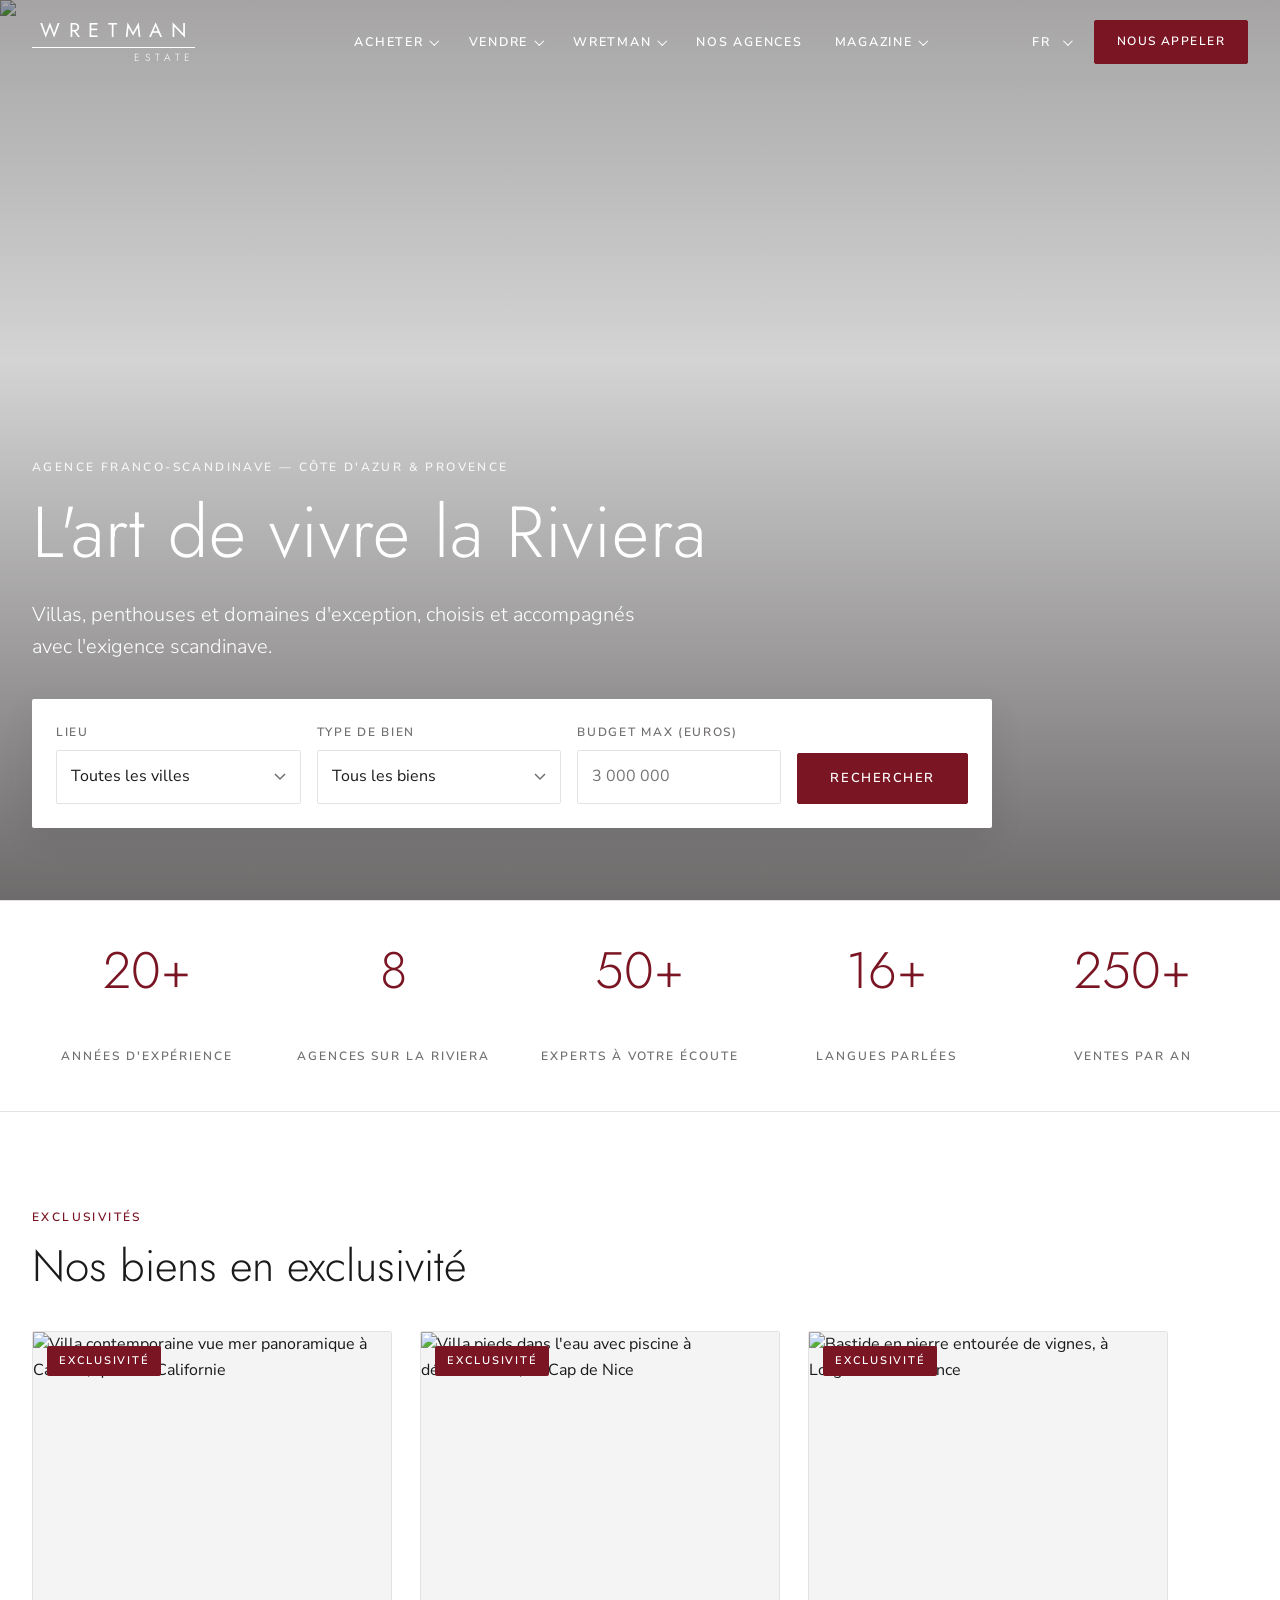
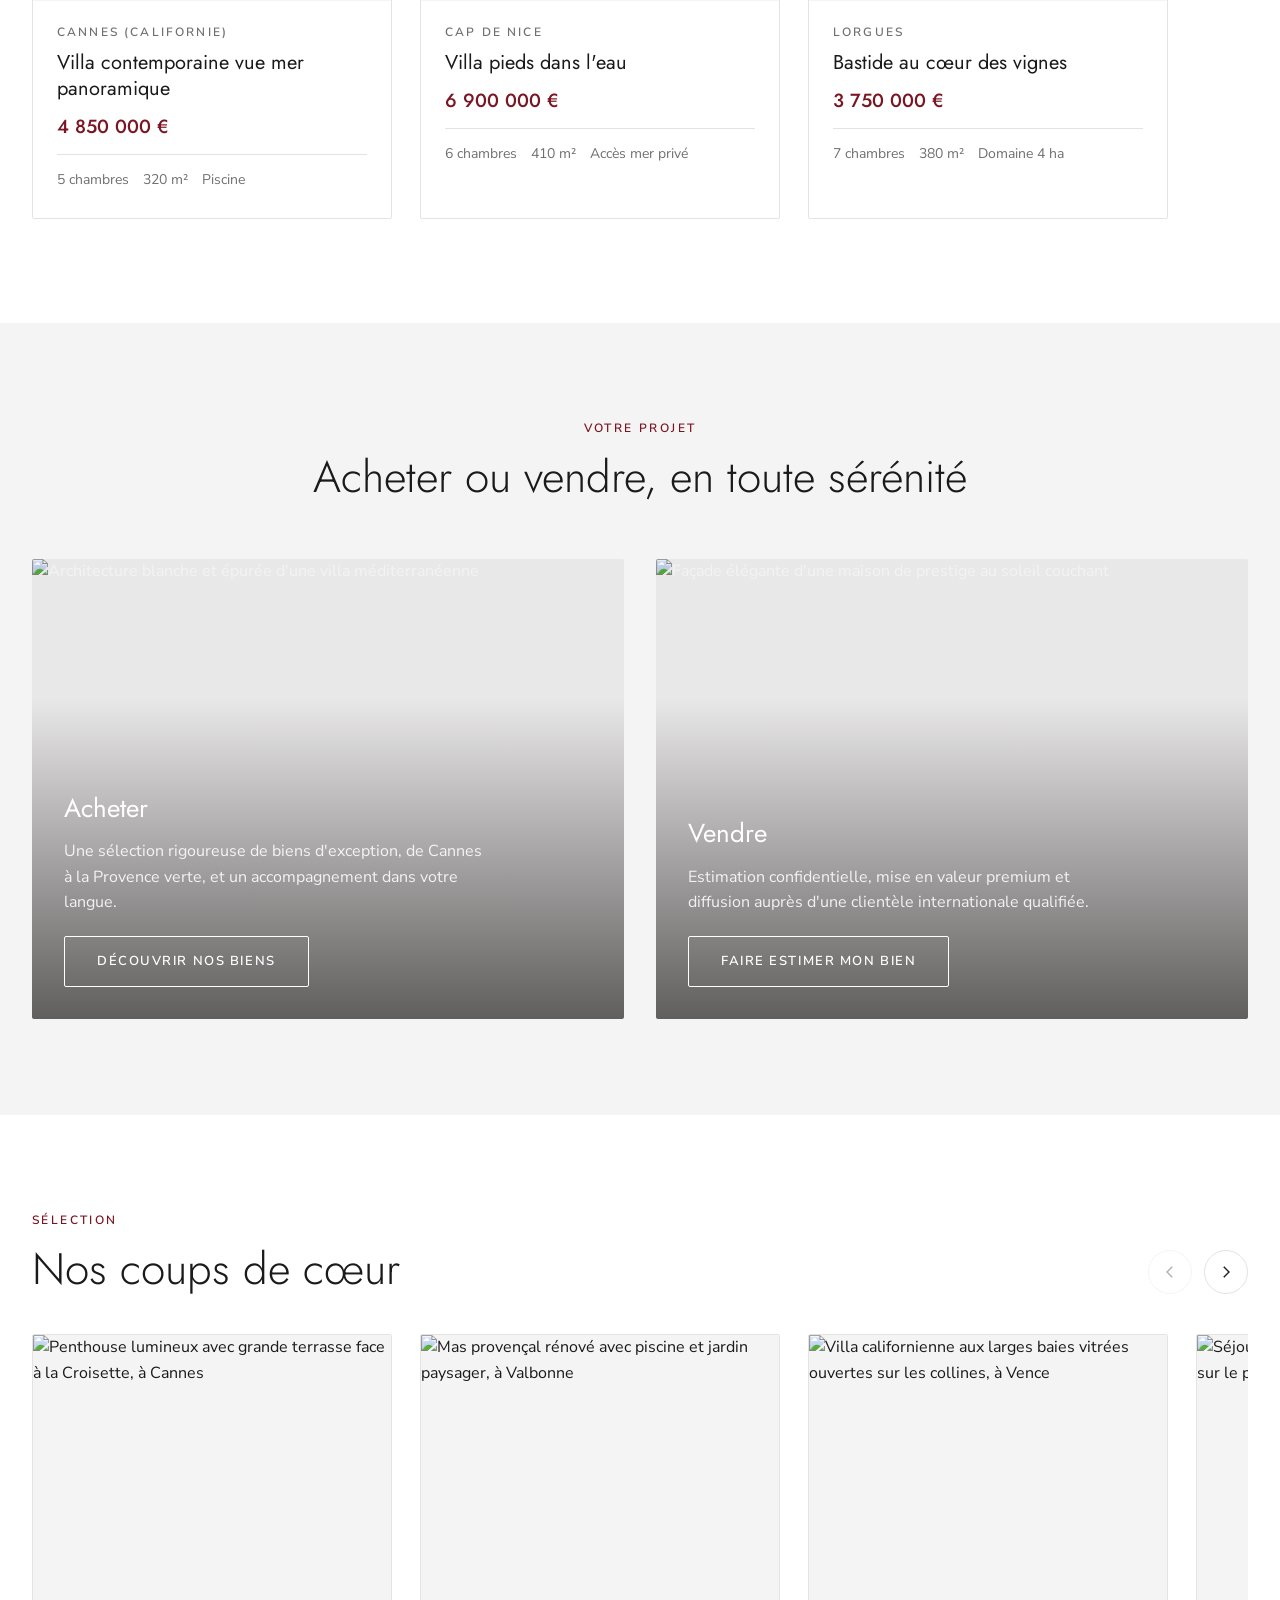
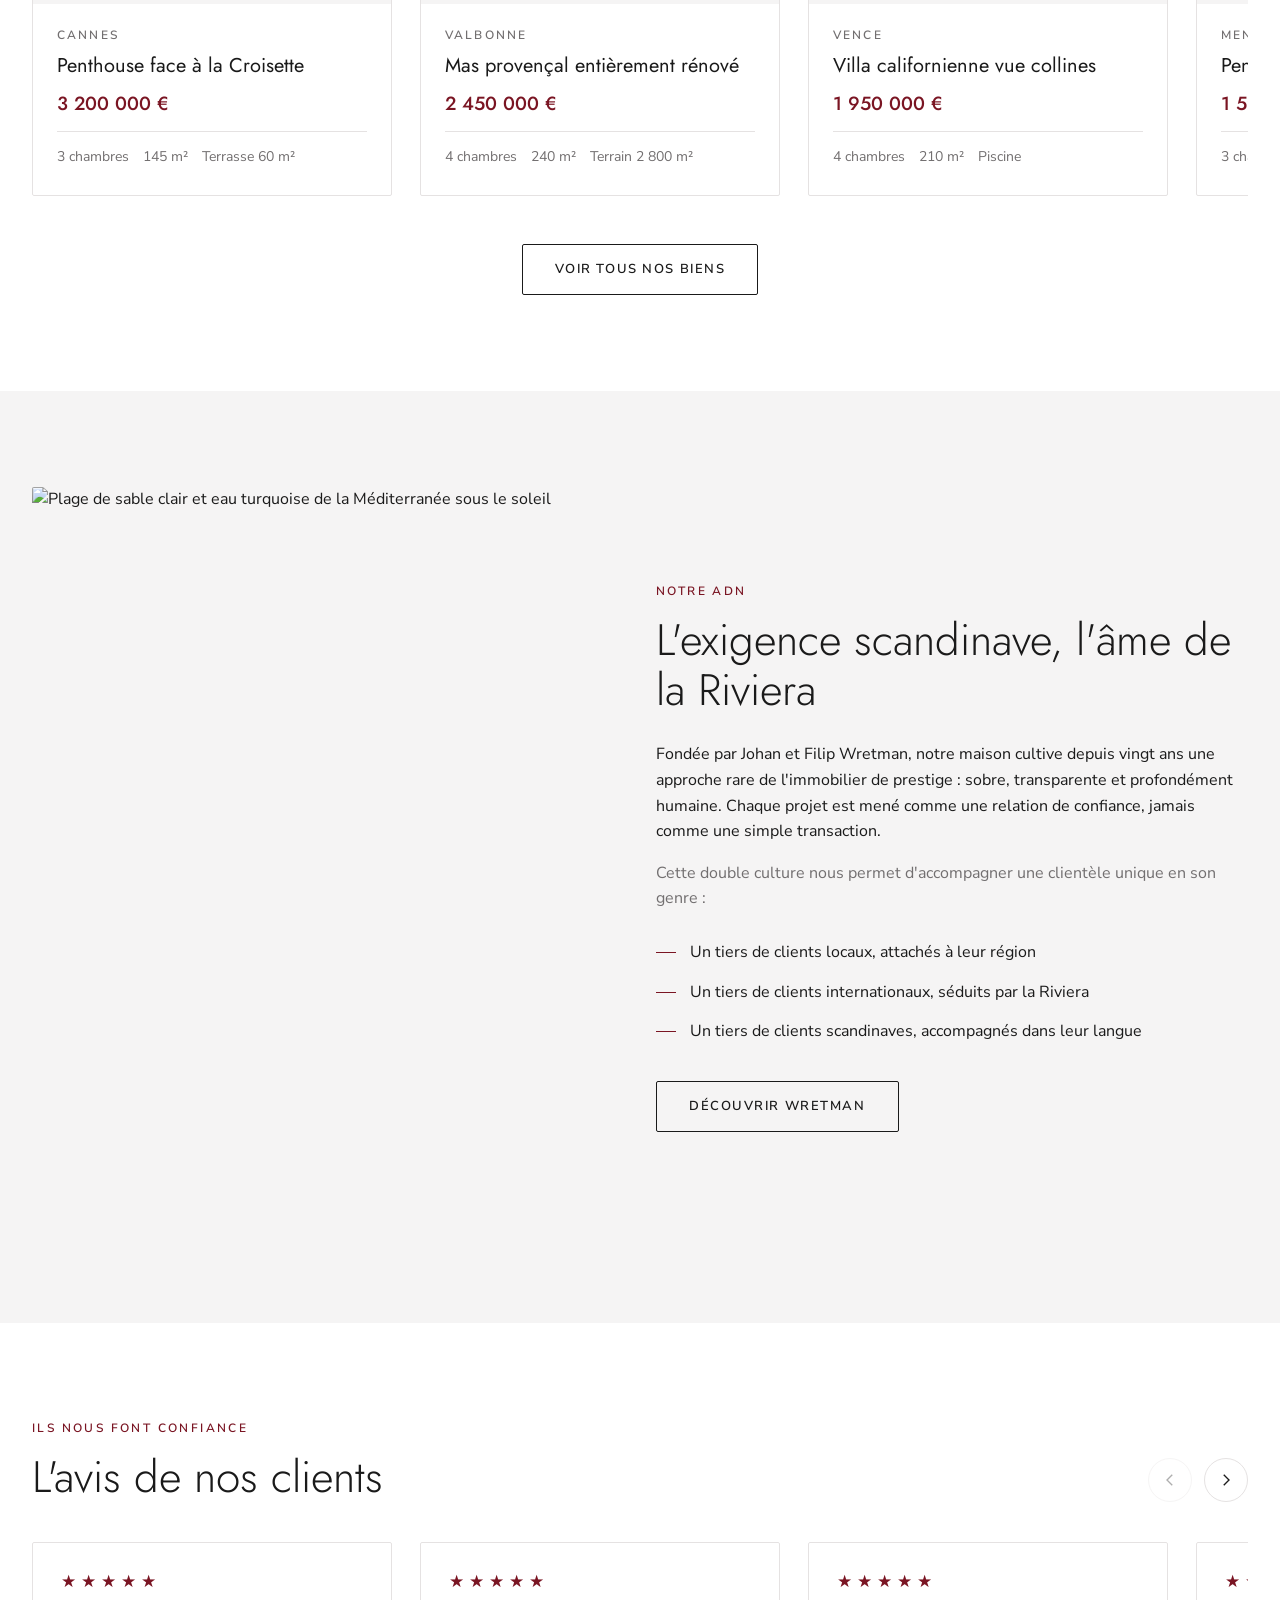
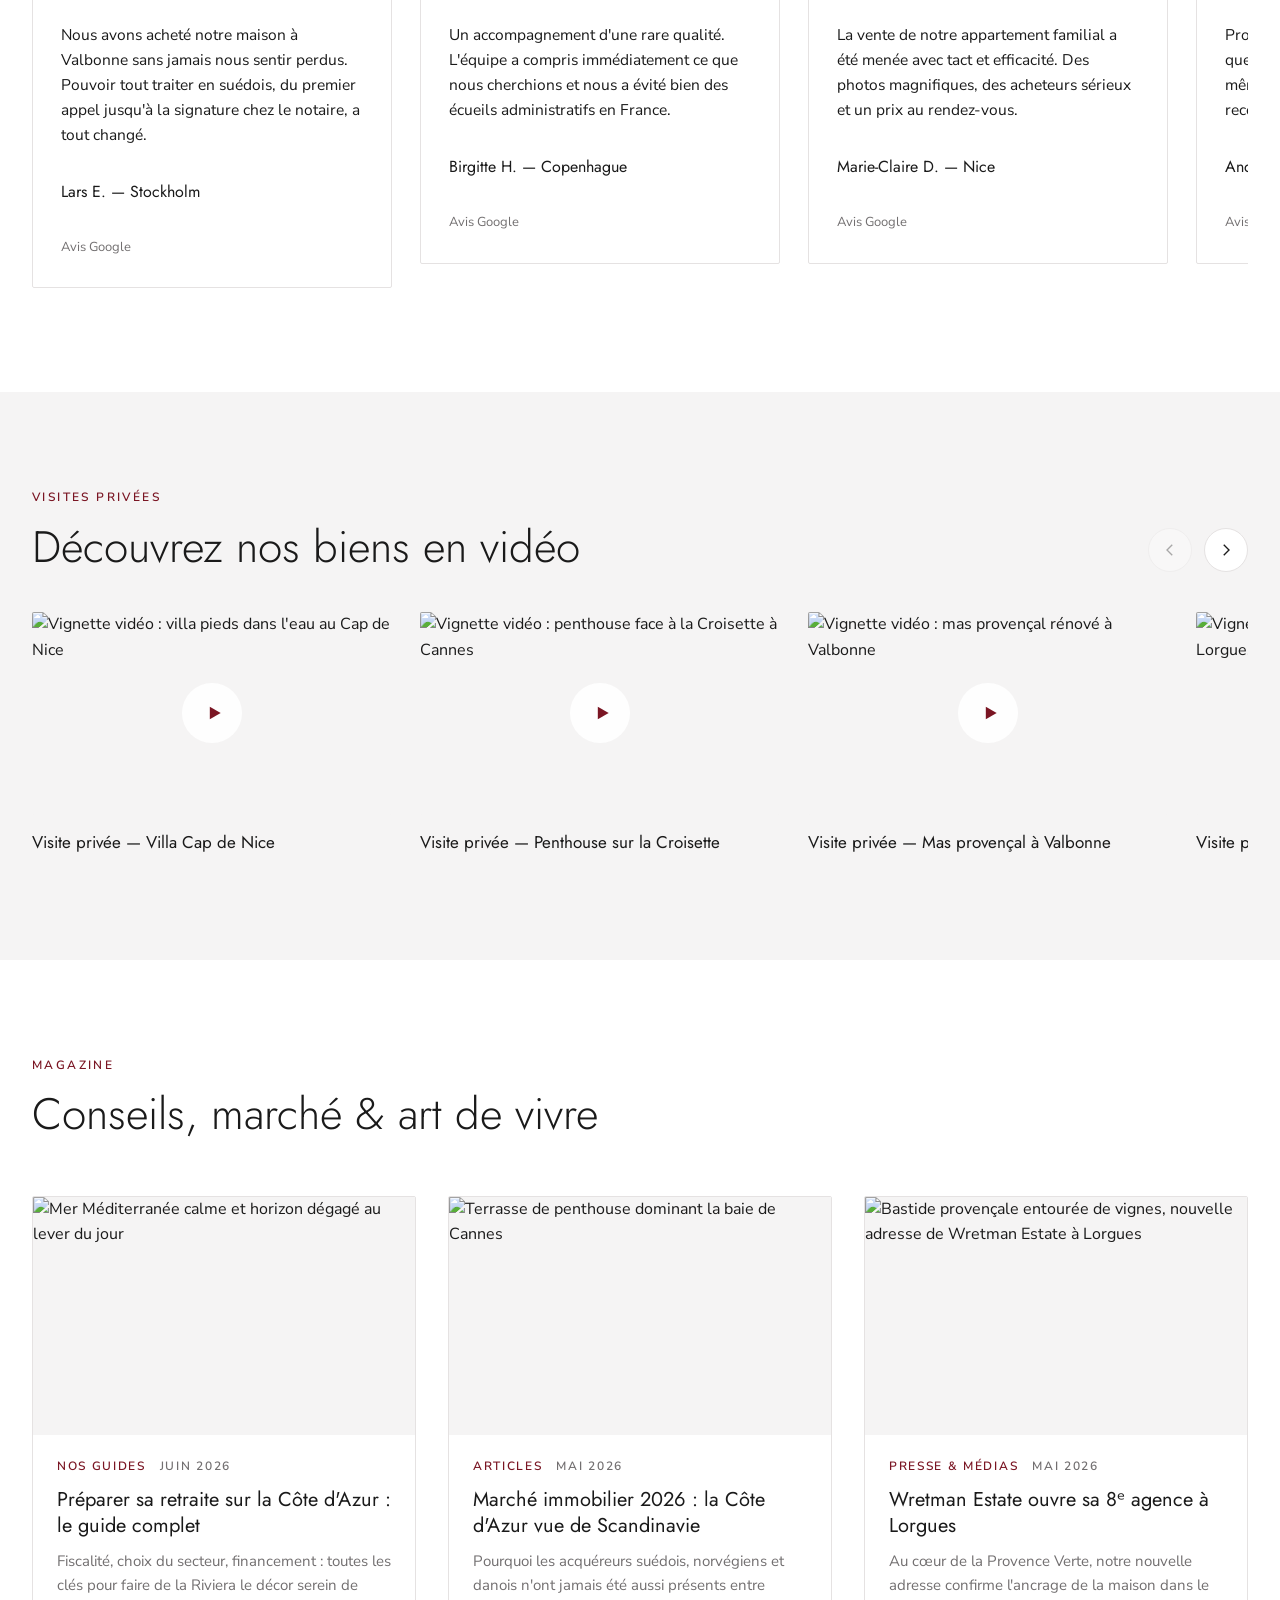
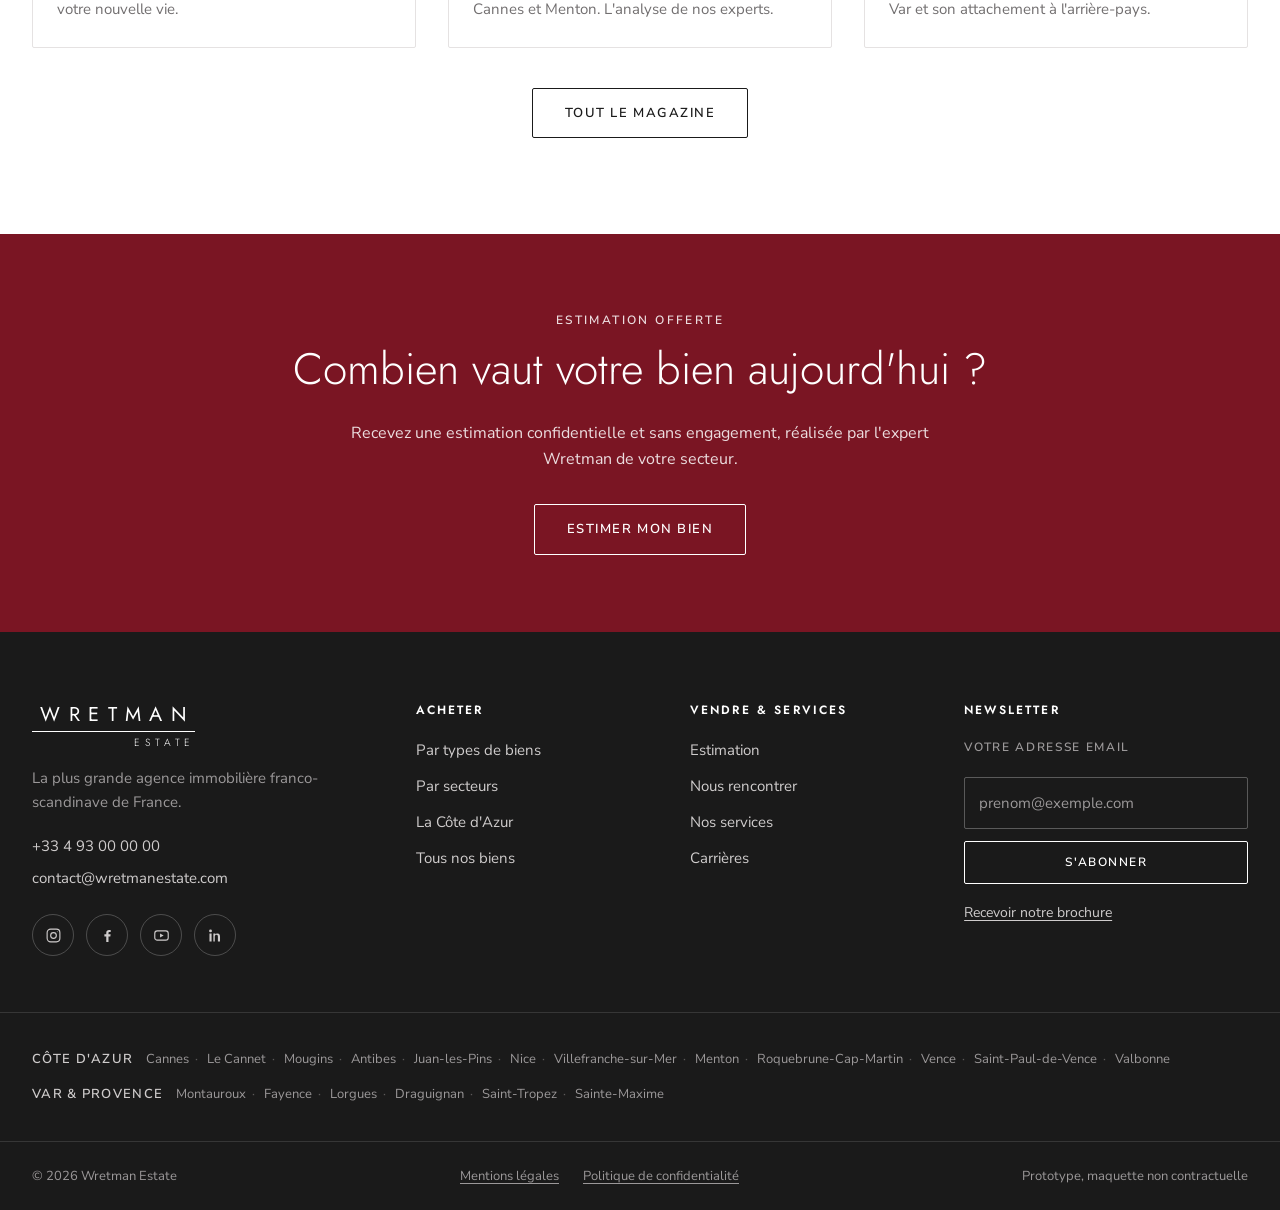
==== index.html @ 8137c585 "Wretman Estate — prototype statique (build initial) Maquette non contractuelle : 11 pages v1 + page " ====
<!doctype html>
<html lang="fr">
<head>
  <meta charset="utf-8">
  <meta name="viewport" content="width=device-width, initial-scale=1">
  <title>Wretman Estate | Immobilier de prestige — Côte d'Azur &amp; Provence</title>
  <meta name="description" content="Wretman Estate, la plus grande agence immobilière franco-scandinave de France. Villas, penthouses et domaines d'exception sur la Côte d'Azur et en Provence.">

  <link rel="preconnect" href="https://fonts.googleapis.com">
  <link rel="preconnect" href="https://fonts.gstatic.com" crossorigin>
  <link href="https://fonts.googleapis.com/css2?family=Jost:wght@300;400;500&family=Nunito+Sans:wght@300;400;600&display=swap" rel="stylesheet">

  <link rel="stylesheet" href="assets/css/main.css">

  <style>
    /* Ajustements propres à la page d'accueil : section ADN scandinave */
    .adn-grid { align-items: center; }
    .adn-media { border-radius: var(--radius); overflow: hidden; }
    .adn-media img { width: 100%; height: 100%; object-fit: cover; aspect-ratio: 4 / 3; }
    @media (min-width: 1024px) { .adn-media img { aspect-ratio: 4 / 5; } }
    .adn-points { list-style: none; margin: 28px 0 36px; display: grid; gap: 14px; }
    .adn-points li { display: flex; align-items: baseline; gap: 14px; font-size: 16px; }
    .adn-points li::before {
      content: "";
      width: 20px; height: 1px;
      background: var(--c-bordeaux);
      flex-shrink: 0;
      transform: translateY(-4px);
    }
  </style>
</head>
<body class="has-hero">

<a class="skip-link" href="#contenu">Aller au contenu</a>

<header class="site-header">
  <div class="container header-inner">

    <a class="logo" href="index.html" aria-label="Wretman Estate, retour à l'accueil">
      <span class="logo-name">Wretman</span><span class="logo-estate">Estate</span>
    </a>

    <nav class="nav" aria-label="Navigation principale">
      <ul class="nav-list">

        <li class="nav-item has-dropdown">
          <a class="nav-link" href="acheter.html" aria-haspopup="true">Acheter<span class="nav-caret" aria-hidden="true"></span></a>
          <ul class="dropdown">
            <li><a href="acheter.html#types">Par types de biens</a></li>
            <li><a href="acheter.html#secteurs">Par secteurs</a></li>
            <li><a href="acheter.html#cote-azur">La Côte d'Azur</a></li>
            <li><a href="acheter.html">Voir tous nos biens</a></li>
          </ul>
        </li>

        <li class="nav-item has-dropdown">
          <a class="nav-link" href="vendre.html" aria-haspopup="true">Vendre<span class="nav-caret" aria-hidden="true"></span></a>
          <ul class="dropdown">
            <li><a href="vendre.html#estimation">Estimation</a></li>
            <li><a href="contact.html">Nous rencontrer</a></li>
          </ul>
        </li>

        <li class="nav-item has-dropdown">
          <a class="nav-link" href="wretman.html" aria-haspopup="true">Wretman<span class="nav-caret" aria-hidden="true"></span></a>
          <ul class="dropdown">
            <li><a href="wretman.html#histoire">Notre histoire</a></li>
            <li><a href="equipe.html">Notre équipe</a></li>
            <li><a href="wretman.html#services">Nos services</a></li>
            <li><a href="carrieres.html">Carrières</a></li>
            <li><a href="contact.html">Contact</a></li>
          </ul>
        </li>

        <li class="nav-item">
          <a class="nav-link" href="agences.html">Nos agences</a>
        </li>

        <li class="nav-item has-dropdown">
          <a class="nav-link" href="magazine.html" aria-haspopup="true">Magazine<span class="nav-caret" aria-hidden="true"></span></a>
          <ul class="dropdown">
            <li><a href="magazine.html#articles">Articles</a></li>
            <li><a href="magazine.html#presse">Presse &amp; médias</a></li>
            <li><a href="magazine.html#evenements">Événements &amp; partenariats</a></li>
            <li><a href="magazine.html#guides">Nos guides</a></li>
          </ul>
        </li>
      </ul>
    </nav>

    <div class="header-right">

      <!-- Sélecteur de langue : FR actif, autres langues inactives dans le prototype -->
      <div class="lang-switch has-dropdown">
        <button type="button" class="lang-btn" aria-haspopup="true" aria-expanded="false">
          FR<span class="nav-caret" aria-hidden="true"></span>
          <span class="sr-only">Choisir la langue du site</span>
        </button>
        <ul class="dropdown dropdown--right">
          <li><button type="button" class="lang-option is-current" aria-current="true" lang="fr">FR · Français</button></li>
          <li><button type="button" class="lang-option" aria-disabled="true" title="Disponible dans la version finale" lang="en">EN · English</button></li>
          <li><button type="button" class="lang-option" aria-disabled="true" title="Disponible dans la version finale" lang="sv">SV · Svenska</button></li>
          <li><button type="button" class="lang-option" aria-disabled="true" title="Disponible dans la version finale" lang="no">NO · Norsk</button></li>
          <li><button type="button" class="lang-option" aria-disabled="true" title="Disponible dans la version finale" lang="da">DA · Dansk</button></li>
        </ul>
      </div>

      <a class="btn btn-primary btn--small header-cta" href="tel:+33493000000">Nous appeler</a>

      <button type="button" class="burger" aria-expanded="false" aria-controls="mobile-nav" aria-label="Ouvrir le menu">
        <span></span><span></span><span></span>
      </button>
    </div>
  </div>
</header>

<!-- Panneau de navigation mobile (plein écran, ouvert par le burger) -->
<nav class="mobile-nav" id="mobile-nav" aria-label="Navigation mobile">
  <div class="mobile-nav-head">
    <span class="logo"><span class="logo-name">Wretman</span><span class="logo-estate">Estate</span></span>
    <button type="button" class="mobile-nav-close" aria-label="Fermer le menu">&times;</button>
  </div>

  <ul class="mobile-nav-list">
    <li>
      <button type="button" class="mobile-subtoggle" aria-expanded="false" aria-controls="msub-acheter">
        Acheter<span class="nav-caret" aria-hidden="true"></span>
      </button>
      <ul class="mobile-sub" id="msub-acheter" hidden>
        <li><a href="acheter.html#types">Par types de biens</a></li>
        <li><a href="acheter.html#secteurs">Par secteurs</a></li>
        <li><a href="acheter.html#cote-azur">La Côte d'Azur</a></li>
        <li><a href="acheter.html">Voir tous nos biens</a></li>
      </ul>
    </li>

    <li>
      <button type="button" class="mobile-subtoggle" aria-expanded="false" aria-controls="msub-vendre">
        Vendre<span class="nav-caret" aria-hidden="true"></span>
      </button>
      <ul class="mobile-sub" id="msub-vendre" hidden>
        <li><a href="vendre.html#estimation">Estimation</a></li>
        <li><a href="contact.html">Nous rencontrer</a></li>
      </ul>
    </li>

    <li>
      <button type="button" class="mobile-subtoggle" aria-expanded="false" aria-controls="msub-wretman">
        Wretman<span class="nav-caret" aria-hidden="true"></span>
      </button>
      <ul class="mobile-sub" id="msub-wretman" hidden>
        <li><a href="wretman.html#histoire">Notre histoire</a></li>
        <li><a href="equipe.html">Notre équipe</a></li>
        <li><a href="wretman.html#services">Nos services</a></li>
        <li><a href="carrieres.html">Carrières</a></li>
        <li><a href="contact.html">Contact</a></li>
      </ul>
    </li>

    <li><a href="agences.html">Nos agences</a></li>

    <li>
      <button type="button" class="mobile-subtoggle" aria-expanded="false" aria-controls="msub-magazine">
        Magazine<span class="nav-caret" aria-hidden="true"></span>
      </button>
      <ul class="mobile-sub" id="msub-magazine" hidden>
        <li><a href="magazine.html#articles">Articles</a></li>
        <li><a href="magazine.html#presse">Presse &amp; médias</a></li>
        <li><a href="magazine.html#evenements">Événements &amp; partenariats</a></li>
        <li><a href="magazine.html#guides">Nos guides</a></li>
      </ul>
    </li>
  </ul>

  <div class="mobile-nav-footer">
    <p class="mobile-nav-lang" aria-label="Langues du site">
      <span class="is-current" lang="fr">FR</span>
      <span title="Disponible dans la version finale" lang="en">EN</span>
      <span title="Disponible dans la version finale" lang="sv">SV</span>
      <span title="Disponible dans la version finale" lang="no">NO</span>
      <span title="Disponible dans la version finale" lang="da">DA</span>
    </p>
    <a class="btn btn-primary btn--block" href="tel:+33493000000">Nous appeler</a>
  </div>
</nav>

<main id="contenu">

  <!-- ============================================================
       1. HERO plein viewport + barre de recherche
  ============================================================ -->
  <section class="hero" aria-labelledby="hero-title">
    <img class="hero-bg"
         src="https://images.unsplash.com/photo-1613490493576-7fde63acd811?auto=format&amp;fit=crop&amp;w=1600&amp;q=80"
         alt="Villa contemporaine avec piscine surplombant la Méditerranée, à Cannes">
    <div class="hero-overlay" aria-hidden="true"></div>

    <div class="container hero-content">
      <p class="kicker kicker--light">Agence franco-scandinave — Côte d'Azur &amp; Provence</p>
      <h1 id="hero-title">L'art de vivre la Riviera</h1>
      <p class="hero-sub">Villas, penthouses et domaines d'exception, choisis et accompagnés avec l'exigence scandinave.</p>

      <form class="hero-search" action="acheter.html" method="get" aria-label="Rechercher un bien">
        <div class="form-field">
          <label class="form-label" for="hero-lieu">Lieu</label>
          <select class="form-select" id="hero-lieu" name="lieu">
            <option value="">Toutes les villes</option>
            <option value="cannes">Cannes</option>
            <option value="nice">Nice</option>
            <option value="antibes">Antibes</option>
            <option value="menton">Menton</option>
            <option value="vence">Vence</option>
            <option value="valbonne">Valbonne</option>
            <option value="montauroux">Montauroux</option>
            <option value="lorgues">Lorgues</option>
          </select>
        </div>
        <div class="form-field">
          <label class="form-label" for="hero-type">Type de bien</label>
          <select class="form-select" id="hero-type" name="type">
            <option value="">Tous les biens</option>
            <option value="appartement">Appartement</option>
            <option value="villa">Villa / Maison</option>
            <option value="penthouse">Penthouse</option>
            <option value="bastide">Bastide / Mas</option>
            <option value="terrain">Terrain</option>
            <option value="domaine">Domaine viticole</option>
          </select>
        </div>
        <div class="form-field">
          <label class="form-label" for="hero-budget">Budget max (euros)</label>
          <input class="form-input" type="number" id="hero-budget" name="budget" min="0" step="50000" placeholder="3 000 000">
        </div>
        <button class="btn btn-primary" type="submit">Rechercher</button>
      </form>
    </div>
  </section>

  <!-- ============================================================
       2. BANDEAU CHIFFRES CLÉS
  ============================================================ -->
  <section class="stats" aria-label="Wretman Estate en chiffres">
    <div class="container stats-grid">
      <div><p class="stat-number">20+</p><p class="stat-label">Années d'expérience</p></div>
      <div><p class="stat-number">8</p><p class="stat-label">Agences sur la Riviera</p></div>
      <div><p class="stat-number">50+</p><p class="stat-label">Experts à votre écoute</p></div>
      <div><p class="stat-number">16+</p><p class="stat-label">Langues parlées</p></div>
      <div><p class="stat-number">250+</p><p class="stat-label">Ventes par an</p></div>
    </div>
  </section>

  <!-- ============================================================
       3. CARROUSEL EXCLUSIVITÉS (3 biens)
  ============================================================ -->
  <section class="section" aria-labelledby="exclusivites-title">
    <div class="container">
      <div class="carousel" data-carousel>
        <div class="carousel-head">
          <div class="section-head">
            <span class="kicker">Exclusivités</span>
            <h2 id="exclusivites-title">Nos biens en exclusivité</h2>
          </div>
          <div class="carousel-nav">
            <button type="button" class="icon-btn carousel-btn" data-carousel-prev aria-label="Faire défiler vers la gauche">
              <svg viewBox="0 0 24 24" fill="none" stroke="currentColor" stroke-width="1.8" aria-hidden="true"><path d="M15 5l-7 7 7 7"/></svg>
            </button>
            <button type="button" class="icon-btn carousel-btn" data-carousel-next aria-label="Faire défiler vers la droite">
              <svg viewBox="0 0 24 24" fill="none" stroke="currentColor" stroke-width="1.8" aria-hidden="true"><path d="M9 5l7 7-7 7"/></svg>
            </button>
          </div>
        </div>

        <div class="carousel-track">
          <a class="prop-card" href="bien.html">
            <div class="prop-card-media">
              <span class="prop-card-badge badge badge--bordeaux">Exclusivité</span>
              <img src="https://images.unsplash.com/photo-1613490493576-7fde63acd811?auto=format&amp;fit=crop&amp;w=800&amp;q=80"
                   alt="Villa contemporaine vue mer panoramique à Cannes, quartier Californie">
            </div>
            <div class="prop-card-body">
              <p class="prop-card-ville">Cannes (Californie)</p>
              <h3 class="prop-card-title">Villa contemporaine vue mer panoramique</h3>
              <p class="prop-card-prix">4 850 000 €</p>
              <p class="prop-card-specs"><span>5 chambres</span><span>320 m²</span><span>Piscine</span></p>
            </div>
          </a>

          <a class="prop-card" href="bien.html">
            <div class="prop-card-media">
              <span class="prop-card-badge badge badge--bordeaux">Exclusivité</span>
              <img src="https://images.unsplash.com/photo-1582268611958-ebfd161ef9cf?auto=format&amp;fit=crop&amp;w=800&amp;q=80"
                   alt="Villa pieds dans l'eau avec piscine à débordement, au Cap de Nice">
            </div>
            <div class="prop-card-body">
              <p class="prop-card-ville">Cap de Nice</p>
              <h3 class="prop-card-title">Villa pieds dans l'eau</h3>
              <p class="prop-card-prix">6 900 000 €</p>
              <p class="prop-card-specs"><span>6 chambres</span><span>410 m²</span><span>Accès mer privé</span></p>
            </div>
          </a>

          <a class="prop-card" href="bien.html">
            <div class="prop-card-media">
              <span class="prop-card-badge badge badge--bordeaux">Exclusivité</span>
              <img src="https://images.unsplash.com/photo-1564013799919-ab600027ffc6?auto=format&amp;fit=crop&amp;w=800&amp;q=80"
                   alt="Bastide en pierre entourée de vignes, à Lorgues en Provence">
            </div>
            <div class="prop-card-body">
              <p class="prop-card-ville">Lorgues</p>
              <h3 class="prop-card-title">Bastide au cœur des vignes</h3>
              <p class="prop-card-prix">3 750 000 €</p>
              <p class="prop-card-specs"><span>7 chambres</span><span>380 m²</span><span>Domaine 4 ha</span></p>
            </div>
          </a>
        </div>
      </div>
    </div>
  </section>

  <!-- ============================================================
       4. DUO CARDS ACHETER / VENDRE
  ============================================================ -->
  <section class="section section--alt" aria-labelledby="projets-title">
    <div class="container">
      <div class="section-head section-head--center">
        <span class="kicker">Votre projet</span>
        <h2 id="projets-title">Acheter ou vendre, en toute sérénité</h2>
      </div>

      <div class="grid-2">
        <a class="image-card" href="acheter.html">
          <img class="image-card-bg"
               src="https://images.unsplash.com/photo-1507089947368-19c1da9775ae?auto=format&amp;fit=crop&amp;w=800&amp;q=80"
               alt="Architecture blanche et épurée d'une villa méditerranéenne">
          <div class="image-card-content">
            <h3>Acheter</h3>
            <p>Une sélection rigoureuse de biens d'exception, de Cannes à la Provence verte, et un accompagnement dans votre langue.</p>
            <span class="btn btn-light">Découvrir nos biens</span>
          </div>
        </a>

        <a class="image-card" href="vendre.html">
          <img class="image-card-bg"
               src="https://images.unsplash.com/photo-1600585154340-be6161a56a0c?auto=format&amp;fit=crop&amp;w=800&amp;q=80"
               alt="Façade élégante d'une maison de prestige au soleil couchant">
          <div class="image-card-content">
            <h3>Vendre</h3>
            <p>Estimation confidentielle, mise en valeur premium et diffusion auprès d'une clientèle internationale qualifiée.</p>
            <span class="btn btn-light">Faire estimer mon bien</span>
          </div>
        </a>
      </div>
    </div>
  </section>

  <!-- ============================================================
       5. CARROUSEL COUPS DE CŒUR (4 biens)
  ============================================================ -->
  <section class="section" aria-labelledby="coups-de-coeur-title">
    <div class="container">
      <div class="carousel" data-carousel>
        <div class="carousel-head">
          <div class="section-head">
            <span class="kicker">Sélection</span>
            <h2 id="coups-de-coeur-title">Nos coups de cœur</h2>
          </div>
          <div class="carousel-nav">
            <button type="button" class="icon-btn carousel-btn" data-carousel-prev aria-label="Faire défiler vers la gauche">
              <svg viewBox="0 0 24 24" fill="none" stroke="currentColor" stroke-width="1.8" aria-hidden="true"><path d="M15 5l-7 7 7 7"/></svg>
            </button>
            <button type="button" class="icon-btn carousel-btn" data-carousel-next aria-label="Faire défiler vers la droite">
              <svg viewBox="0 0 24 24" fill="none" stroke="currentColor" stroke-width="1.8" aria-hidden="true"><path d="M9 5l7 7-7 7"/></svg>
            </button>
          </div>
        </div>

        <div class="carousel-track">
          <a class="prop-card" href="bien.html">
            <div class="prop-card-media">
              <img src="https://images.unsplash.com/photo-1512917774080-9991f1c4c750?auto=format&amp;fit=crop&amp;w=800&amp;q=80"
                   alt="Penthouse lumineux avec grande terrasse face à la Croisette, à Cannes">
            </div>
            <div class="prop-card-body">
              <p class="prop-card-ville">Cannes</p>
              <h3 class="prop-card-title">Penthouse face à la Croisette</h3>
              <p class="prop-card-prix">3 200 000 €</p>
              <p class="prop-card-specs"><span>3 chambres</span><span>145 m²</span><span>Terrasse 60 m²</span></p>
            </div>
          </a>

          <a class="prop-card" href="bien.html">
            <div class="prop-card-media">
              <img src="https://images.unsplash.com/photo-1600596542815-ffad4c1539a9?auto=format&amp;fit=crop&amp;w=800&amp;q=80"
                   alt="Mas provençal rénové avec piscine et jardin paysager, à Valbonne">
            </div>
            <div class="prop-card-body">
              <p class="prop-card-ville">Valbonne</p>
              <h3 class="prop-card-title">Mas provençal entièrement rénové</h3>
              <p class="prop-card-prix">2 450 000 €</p>
              <p class="prop-card-specs"><span>4 chambres</span><span>240 m²</span><span>Terrain 2 800 m²</span></p>
            </div>
          </a>

          <a class="prop-card" href="bien.html">
            <div class="prop-card-media">
              <img src="https://images.unsplash.com/photo-1600607687939-ce8a6c25118c?auto=format&amp;fit=crop&amp;w=800&amp;q=80"
                   alt="Villa californienne aux larges baies vitrées ouvertes sur les collines, à Vence">
            </div>
            <div class="prop-card-body">
              <p class="prop-card-ville">Vence</p>
              <h3 class="prop-card-title">Villa californienne vue collines</h3>
              <p class="prop-card-prix">1 950 000 €</p>
              <p class="prop-card-specs"><span>4 chambres</span><span>210 m²</span><span>Piscine</span></p>
            </div>
          </a>

          <a class="prop-card" href="bien.html">
            <div class="prop-card-media">
              <img src="https://images.unsplash.com/photo-1522708323590-d24dbb6b0267?auto=format&amp;fit=crop&amp;w=800&amp;q=80"
                   alt="Séjour contemporain d'un penthouse donnant sur le port de Menton">
            </div>
            <div class="prop-card-body">
              <p class="prop-card-ville">Menton</p>
              <h3 class="prop-card-title">Penthouse contemporain sur le port</h3>
              <p class="prop-card-prix">1 590 000 €</p>
              <p class="prop-card-specs"><span>3 chambres</span><span>128 m²</span><span>Vue mer</span></p>
            </div>
          </a>
        </div>
      </div>

      <div class="text-center mt-40">
        <a class="btn btn-ghost" href="acheter.html">Voir tous nos biens</a>
      </div>
    </div>
  </section>

  <!-- ============================================================
       6. SECTION ADN SCANDINAVE
  ============================================================ -->
  <section class="section section--alt" aria-labelledby="adn-title">
    <div class="container">
      <div class="grid-2 adn-grid">
        <div class="adn-media">
          <img src="https://images.unsplash.com/photo-1519046904884-53103b34b206?auto=format&amp;fit=crop&amp;w=800&amp;q=80"
               alt="Plage de sable clair et eau turquoise de la Méditerranée sous le soleil">
        </div>
        <div>
          <span class="kicker">Notre ADN</span>
          <h2 id="adn-title">L'exigence scandinave, l'âme de la Riviera</h2>
          <p>Fondée par Johan et Filip Wretman, notre maison cultive depuis vingt ans une approche rare de l'immobilier de prestige : sobre, transparente et profondément humaine. Chaque projet est mené comme une relation de confiance, jamais comme une simple transaction.</p>
          <p class="text-grey">Cette double culture nous permet d'accompagner une clientèle unique en son genre :</p>
          <ul class="adn-points">
            <li>Un tiers de clients locaux, attachés à leur région</li>
            <li>Un tiers de clients internationaux, séduits par la Riviera</li>
            <li>Un tiers de clients scandinaves, accompagnés dans leur langue</li>
          </ul>
          <a class="btn btn-ghost" href="wretman.html">Découvrir Wretman</a>
        </div>
      </div>
    </div>
  </section>

  <!-- ============================================================
       7. CARROUSEL AVIS GOOGLE (5 avis)
  ============================================================ -->
  <section class="section" aria-labelledby="avis-title">
    <div class="container">
      <div class="carousel" data-carousel>
        <div class="carousel-head">
          <div class="section-head">
            <span class="kicker">Ils nous font confiance</span>
            <h2 id="avis-title">L'avis de nos clients</h2>
          </div>
          <div class="carousel-nav">
            <button type="button" class="icon-btn carousel-btn" data-carousel-prev aria-label="Faire défiler vers la gauche">
              <svg viewBox="0 0 24 24" fill="none" stroke="currentColor" stroke-width="1.8" aria-hidden="true"><path d="M15 5l-7 7 7 7"/></svg>
            </button>
            <button type="button" class="icon-btn carousel-btn" data-carousel-next aria-label="Faire défiler vers la droite">
              <svg viewBox="0 0 24 24" fill="none" stroke="currentColor" stroke-width="1.8" aria-hidden="true"><path d="M9 5l7 7-7 7"/></svg>
            </button>
          </div>
        </div>

        <div class="carousel-track">
          <article class="review-card">
            <p class="stars" role="img" aria-label="Note de 5 étoiles sur 5">★★★★★</p>
            <p class="review-text">Nous avons acheté notre maison à Valbonne sans jamais nous sentir perdus. Pouvoir tout traiter en suédois, du premier appel jusqu'à la signature chez le notaire, a tout changé.</p>
            <p class="review-author">Lars E. — Stockholm</p>
            <p class="review-source">Avis Google</p>
          </article>

          <article class="review-card">
            <p class="stars" role="img" aria-label="Note de 5 étoiles sur 5">★★★★★</p>
            <p class="review-text">Un accompagnement d'une rare qualité. L'équipe a compris immédiatement ce que nous cherchions et nous a évité bien des écueils administratifs en France.</p>
            <p class="review-author">Birgitte H. — Copenhague</p>
            <p class="review-source">Avis Google</p>
          </article>

          <article class="review-card">
            <p class="stars" role="img" aria-label="Note de 5 étoiles sur 5">★★★★★</p>
            <p class="review-text">La vente de notre appartement familial a été menée avec tact et efficacité. Des photos magnifiques, des acheteurs sérieux et un prix au rendez-vous.</p>
            <p class="review-author">Marie-Claire D. — Nice</p>
            <p class="review-source">Avis Google</p>
          </article>

          <article class="review-card">
            <p class="stars" role="img" aria-label="Note de 5 étoiles sur 5">★★★★★</p>
            <p class="review-text">Professionnalisme et chaleur humaine. Nos questions ont toujours trouvé réponse, même à distance depuis Oslo. Je recommande sans la moindre réserve.</p>
            <p class="review-author">Anders N. — Oslo</p>
            <p class="review-source">Avis Google</p>
          </article>

          <article class="review-card">
            <p class="stars" role="img" aria-label="Note de 5 étoiles sur 5">★★★★★</p>
            <p class="review-text">De la première visite à la remise des clés, tout fut d'une fluidité remarquable. On sent une vraie culture du service, discrète et attentive.</p>
            <p class="review-author">Sophie &amp; Marc L. — Bruxelles</p>
            <p class="review-source">Avis Google</p>
          </article>
        </div>
      </div>
    </div>
  </section>

  <!-- ============================================================
       8. CARROUSEL VIDÉOS YOUTUBE (4 vignettes)
  ============================================================ -->
  <section class="section section--alt" aria-labelledby="videos-title">
    <div class="container">
      <div class="carousel" data-carousel>
        <div class="carousel-head">
          <div class="section-head">
            <span class="kicker">Visites privées</span>
            <h2 id="videos-title">Découvrez nos biens en vidéo</h2>
          </div>
          <div class="carousel-nav">
            <button type="button" class="icon-btn carousel-btn" data-carousel-prev aria-label="Faire défiler vers la gauche">
              <svg viewBox="0 0 24 24" fill="none" stroke="currentColor" stroke-width="1.8" aria-hidden="true"><path d="M15 5l-7 7 7 7"/></svg>
            </button>
            <button type="button" class="icon-btn carousel-btn" data-carousel-next aria-label="Faire défiler vers la droite">
              <svg viewBox="0 0 24 24" fill="none" stroke="currentColor" stroke-width="1.8" aria-hidden="true"><path d="M9 5l7 7-7 7"/></svg>
            </button>
          </div>
        </div>

        <div class="carousel-track">
          <a class="video-card" href="https://www.youtube.com/@wretmanestate" target="_blank" rel="noopener">
            <div class="video-thumb">
              <img src="https://images.unsplash.com/photo-1582268611958-ebfd161ef9cf?auto=format&amp;fit=crop&amp;w=800&amp;q=80"
                   alt="Vignette vidéo : villa pieds dans l'eau au Cap de Nice">
              <span class="video-play" aria-hidden="true">
                <svg viewBox="0 0 24 24" fill="currentColor"><path d="M7 4.5l13 7.5-13 7.5z"/></svg>
              </span>
            </div>
            <p class="video-title">Visite privée — Villa Cap de Nice <span class="sr-only">(YouTube, nouvel onglet)</span></p>
          </a>

          <a class="video-card" href="https://www.youtube.com/@wretmanestate" target="_blank" rel="noopener">
            <div class="video-thumb">
              <img src="https://images.unsplash.com/photo-1512917774080-9991f1c4c750?auto=format&amp;fit=crop&amp;w=800&amp;q=80"
                   alt="Vignette vidéo : penthouse face à la Croisette à Cannes">
              <span class="video-play" aria-hidden="true">
                <svg viewBox="0 0 24 24" fill="currentColor"><path d="M7 4.5l13 7.5-13 7.5z"/></svg>
              </span>
            </div>
            <p class="video-title">Visite privée — Penthouse sur la Croisette <span class="sr-only">(YouTube, nouvel onglet)</span></p>
          </a>

          <a class="video-card" href="https://www.youtube.com/@wretmanestate" target="_blank" rel="noopener">
            <div class="video-thumb">
              <img src="https://images.unsplash.com/photo-1600596542815-ffad4c1539a9?auto=format&amp;fit=crop&amp;w=800&amp;q=80"
                   alt="Vignette vidéo : mas provençal rénové à Valbonne">
              <span class="video-play" aria-hidden="true">
                <svg viewBox="0 0 24 24" fill="currentColor"><path d="M7 4.5l13 7.5-13 7.5z"/></svg>
              </span>
            </div>
            <p class="video-title">Visite privée — Mas provençal à Valbonne <span class="sr-only">(YouTube, nouvel onglet)</span></p>
          </a>

          <a class="video-card" href="https://www.youtube.com/@wretmanestate" target="_blank" rel="noopener">
            <div class="video-thumb">
              <img src="https://images.unsplash.com/photo-1564013799919-ab600027ffc6?auto=format&amp;fit=crop&amp;w=800&amp;q=80"
                   alt="Vignette vidéo : bastide au cœur des vignes à Lorgues">
              <span class="video-play" aria-hidden="true">
                <svg viewBox="0 0 24 24" fill="currentColor"><path d="M7 4.5l13 7.5-13 7.5z"/></svg>
              </span>
            </div>
            <p class="video-title">Visite privée — Bastide de Lorgues <span class="sr-only">(YouTube, nouvel onglet)</span></p>
          </a>
        </div>
      </div>
    </div>
  </section>

  <!-- ============================================================
       9. TEASER MAGAZINE (3 articles)
  ============================================================ -->
  <section class="section" aria-labelledby="magazine-title">
    <div class="container">
      <div class="section-head">
        <span class="kicker">Magazine</span>
        <h2 id="magazine-title">Conseils, marché &amp; art de vivre</h2>
      </div>

      <div class="grid-3">
        <a class="article-card" href="article.html">
          <div class="article-card-media">
            <img src="https://images.unsplash.com/photo-1505118380757-91f5f5632de0?auto=format&amp;fit=crop&amp;w=800&amp;q=80"
                 alt="Mer Méditerranée calme et horizon dégagé au lever du jour">
          </div>
          <div class="article-card-body">
            <p class="article-card-meta"><span>Nos guides</span><span class="date">Juin 2026</span></p>
            <h3 class="article-card-title">Préparer sa retraite sur la Côte d'Azur : le guide complet</h3>
            <p class="article-card-excerpt">Fiscalité, choix du secteur, financement : toutes les clés pour faire de la Riviera le décor serein de votre nouvelle vie.</p>
          </div>
        </a>

        <a class="article-card" href="article.html">
          <div class="article-card-media">
            <img src="https://images.unsplash.com/photo-1512917774080-9991f1c4c750?auto=format&amp;fit=crop&amp;w=800&amp;q=80"
                 alt="Terrasse de penthouse dominant la baie de Cannes">
          </div>
          <div class="article-card-body">
            <p class="article-card-meta"><span>Articles</span><span class="date">Mai 2026</span></p>
            <h3 class="article-card-title">Marché immobilier 2026 : la Côte d'Azur vue de Scandinavie</h3>
            <p class="article-card-excerpt">Pourquoi les acquéreurs suédois, norvégiens et danois n'ont jamais été aussi présents entre Cannes et Menton. L'analyse de nos experts.</p>
          </div>
        </a>

        <a class="article-card" href="article.html">
          <div class="article-card-media">
            <img src="https://images.unsplash.com/photo-1564013799919-ab600027ffc6?auto=format&amp;fit=crop&amp;w=800&amp;q=80"
                 alt="Bastide provençale entourée de vignes, nouvelle adresse de Wretman Estate à Lorgues">
          </div>
          <div class="article-card-body">
            <p class="article-card-meta"><span>Presse &amp; médias</span><span class="date">Mai 2026</span></p>
            <h3 class="article-card-title">Wretman Estate ouvre sa 8ᵉ agence à Lorgues</h3>
            <p class="article-card-excerpt">Au cœur de la Provence Verte, notre nouvelle adresse confirme l'ancrage de la maison dans le Var et son attachement à l'arrière-pays.</p>
          </div>
        </a>
      </div>

      <div class="text-center mt-40">
        <a class="btn btn-ghost" href="magazine.html">Tout le magazine</a>
      </div>
    </div>
  </section>

  <!-- ============================================================
       10. BANDEAU CTA ESTIMATION
  ============================================================ -->
  <section class="cta-banner" aria-labelledby="cta-estimation-title">
    <div class="container">
      <span class="kicker kicker--light">Estimation offerte</span>
      <h2 id="cta-estimation-title">Combien vaut votre bien aujourd'hui ?</h2>
      <p>Recevez une estimation confidentielle et sans engagement, réalisée par l'expert Wretman de votre secteur.</p>
      <a class="btn btn-light" href="vendre.html#estimation">Estimer mon bien</a>
    </div>
  </section>

</main>

<footer class="site-footer">
  <div class="footer-main">
    <div class="container footer-grid">

      <!-- Colonne 1 : marque -->
      <div class="footer-col footer-brand">
        <a class="logo" href="index.html" aria-label="Wretman Estate, retour à l'accueil">
          <span class="logo-name">Wretman</span><span class="logo-estate">Estate</span>
        </a>
        <p class="footer-baseline">La plus grande agence immobilière franco-scandinave de France.</p>
        <p class="footer-contact">
          <a href="tel:+33493000000">+33 4 93 00 00 00</a>
          <a href="mailto:contact@wretmanestate.com">contact@wretmanestate.com</a>
        </p>
        <div class="footer-social">
          <a href="#" aria-label="Instagram (lien factice)">
            <svg viewBox="0 0 24 24" fill="none" stroke="currentColor" stroke-width="1.6" aria-hidden="true"><rect x="3" y="3" width="18" height="18" rx="5"/><circle cx="12" cy="12" r="4"/><circle cx="17.3" cy="6.7" r="0.6" fill="currentColor" stroke="none"/></svg>
          </a>
          <a href="#" aria-label="Facebook (lien factice)">
            <svg viewBox="0 0 24 24" fill="currentColor" aria-hidden="true"><path d="M13.4 21v-7.6h2.6l.4-3h-3V8.5c0-.87.24-1.46 1.49-1.46h1.6V4.36c-.28-.04-1.23-.12-2.34-.12-2.32 0-3.9 1.41-3.9 4v2.16H7.6v3h2.65V21h3.15z"/></svg>
          </a>
          <a href="#" aria-label="YouTube (lien factice)">
            <svg viewBox="0 0 24 24" fill="none" stroke="currentColor" stroke-width="1.6" aria-hidden="true"><rect x="2.5" y="5.5" width="19" height="13" rx="3.5"/><path d="M10 9.2l5 2.8-5 2.8z" fill="currentColor" stroke="none"/></svg>
          </a>
          <a href="#" aria-label="LinkedIn (lien factice)">
            <svg viewBox="0 0 24 24" fill="currentColor" aria-hidden="true"><path d="M4.98 3.5a2 2 0 11-.02 4 2 2 0 01.02-4zM3.5 9h3v11.5h-3V9zm5.5 0h2.88v1.57h.04c.4-.76 1.38-1.57 2.85-1.57 3.05 0 3.61 2 3.61 4.62v6.88h-3v-6.1c0-1.46-.03-3.33-2.03-3.33-2.03 0-2.35 1.58-2.35 3.22v6.21H9V9z"/></svg>
          </a>
        </div>
      </div>

      <!-- Colonne 2 : Acheter -->
      <nav class="footer-col" aria-label="Pied de page, acheter">
        <h2 class="footer-title">Acheter</h2>
        <ul>
          <li><a href="acheter.html#types">Par types de biens</a></li>
          <li><a href="acheter.html#secteurs">Par secteurs</a></li>
          <li><a href="acheter.html#cote-azur">La Côte d'Azur</a></li>
          <li><a href="acheter.html">Tous nos biens</a></li>
        </ul>
      </nav>

      <!-- Colonne 3 : Vendre & Services -->
      <nav class="footer-col" aria-label="Pied de page, vendre et services">
        <h2 class="footer-title">Vendre &amp; Services</h2>
        <ul>
          <li><a href="vendre.html#estimation">Estimation</a></li>
          <li><a href="contact.html">Nous rencontrer</a></li>
          <li><a href="wretman.html#services">Nos services</a></li>
          <li><a href="carrieres.html">Carrières</a></li>
        </ul>
      </nav>

      <!-- Colonne 4 : Newsletter + brochure -->
      <div class="footer-col">
        <h2 class="footer-title">Newsletter</h2>
        <form class="newsletter-form" data-fake-submit
              data-success-message="Merci ! Vous êtes bien inscrit(e) à notre newsletter.">
          <label class="form-label" for="newsletter-email">Votre adresse email</label>
          <input class="newsletter-input" type="email" id="newsletter-email" name="email"
                 placeholder="prenom@exemple.com" autocomplete="email" required>
          <button class="btn btn-light btn--small" type="submit">S'abonner</button>
        </form>
        <button type="button" class="footer-brochure" data-modal-open="modal-brochure">
          Recevoir notre brochure
        </button>
      </div>
    </div>
  </div>

  <!-- Bloc villes SEO (pleine largeur) -->
  <div class="footer-cities">
    <div class="container">
      <p class="footer-cities-group">
        <span class="footer-cities-title">Côte d'Azur</span>
        <a href="acheter.html">Cannes</a><span class="sep" aria-hidden="true">·</span>
        <a href="acheter.html">Le Cannet</a><span class="sep" aria-hidden="true">·</span>
        <a href="acheter.html">Mougins</a><span class="sep" aria-hidden="true">·</span>
        <a href="acheter.html">Antibes</a><span class="sep" aria-hidden="true">·</span>
        <a href="acheter.html">Juan-les-Pins</a><span class="sep" aria-hidden="true">·</span>
        <a href="acheter.html">Nice</a><span class="sep" aria-hidden="true">·</span>
        <a href="acheter.html">Villefranche-sur-Mer</a><span class="sep" aria-hidden="true">·</span>
        <a href="acheter.html">Menton</a><span class="sep" aria-hidden="true">·</span>
        <a href="acheter.html">Roquebrune-Cap-Martin</a><span class="sep" aria-hidden="true">·</span>
        <a href="acheter.html">Vence</a><span class="sep" aria-hidden="true">·</span>
        <a href="acheter.html">Saint-Paul-de-Vence</a><span class="sep" aria-hidden="true">·</span>
        <a href="acheter.html">Valbonne</a>
      </p>
      <p class="footer-cities-group">
        <span class="footer-cities-title">Var &amp; Provence</span>
        <a href="acheter.html">Montauroux</a><span class="sep" aria-hidden="true">·</span>
        <a href="acheter.html">Fayence</a><span class="sep" aria-hidden="true">·</span>
        <a href="acheter.html">Lorgues</a><span class="sep" aria-hidden="true">·</span>
        <a href="acheter.html">Draguignan</a><span class="sep" aria-hidden="true">·</span>
        <a href="acheter.html">Saint-Tropez</a><span class="sep" aria-hidden="true">·</span>
        <a href="acheter.html">Sainte-Maxime</a>
      </p>
    </div>
  </div>

  <!-- Ligne légale -->
  <div class="footer-legal">
    <div class="container">
      <p>&copy; 2026 Wretman Estate</p>
      <ul>
        <li><a href="#" aria-label="Mentions légales (lien factice)">Mentions légales</a></li>
        <li><a href="#" aria-label="Politique de confidentialité (lien factice)">Politique de confidentialité</a></li>
      </ul>
      <p class="footer-proto">Prototype, maquette non contractuelle</p>
    </div>
  </div>
</footer>

<!-- Flèche scroll-to-top (apparaît après 600 px de scroll) -->
<button type="button" class="scroll-top" aria-label="Revenir en haut de la page">
  <svg viewBox="0 0 24 24" fill="none" stroke="currentColor" stroke-width="1.8" aria-hidden="true">
    <path d="M12 19V5M5.5 11.5L12 5l6.5 6.5"/>
  </svg>
</button>

<!-- Modal : créer une alerte recherche -->
<div class="modal" id="modal-alerte" role="dialog" aria-modal="true" aria-labelledby="modal-alerte-title" hidden>
  <div class="modal-overlay" data-modal-close></div>
  <div class="modal-box">
    <button type="button" class="modal-close" data-modal-close aria-label="Fermer la fenêtre">&times;</button>
    <h2 id="modal-alerte-title">Créer une alerte recherche</h2>
    <p>Recevez en avant-première les biens correspondant à vos critères, directement par email.</p>
    <p class="alert-recap" data-alert-recap>Vos critères — Lieu : toutes les villes · Type : tous les biens · Budget : sans limite</p>
    <form data-fake-submit
          data-success-message="Votre alerte est créée. Vous recevrez nos nouveaux biens correspondant à vos critères dès leur publication.">
      <div class="form-field">
        <label class="form-label" for="alerte-email">Votre adresse email</label>
        <input class="form-input" type="email" id="alerte-email" name="email"
               placeholder="prenom@exemple.com" autocomplete="email" required>
      </div>
      <div class="form-field">
        <label class="checkbox">
          <input type="checkbox" name="consentement" required>
          <span>J'accepte de recevoir les nouveaux biens et actualités de Wretman Estate.</span>
        </label>
      </div>
      <button class="btn btn-primary btn--block" type="submit">Créer mon alerte</button>
    </form>
  </div>
</div>

<!-- Modal : recevoir la brochure digitale -->
<div class="modal" id="modal-brochure" role="dialog" aria-modal="true" aria-labelledby="modal-brochure-title" hidden>
  <div class="modal-overlay" data-modal-close></div>
  <div class="modal-box">
    <button type="button" class="modal-close" data-modal-close aria-label="Fermer la fenêtre">&times;</button>
    <h2 id="modal-brochure-title">Recevoir notre brochure</h2>
    <p>Découvrez Wretman Estate, nos services et une sélection de biens d'exception dans notre brochure digitale.</p>
    <form data-fake-submit
          data-success-message="Merci ! Votre brochure digitale vient de vous être envoyée par email.">
      <div class="form-field">
        <label class="form-label" for="brochure-nom">Votre nom</label>
        <input class="form-input" type="text" id="brochure-nom" name="nom"
               autocomplete="name" required>
      </div>
      <div class="form-field">
        <label class="form-label" for="brochure-email">Votre adresse email</label>
        <input class="form-input" type="email" id="brochure-email" name="email"
               placeholder="prenom@exemple.com" autocomplete="email" required>
      </div>
      <button class="btn btn-primary btn--block" type="submit">Recevoir la brochure</button>
    </form>
      <p class="modal-alt"><a href="#" aria-label="Consulter la brochure en ligne (lien factice)">Consulter la brochure en ligne</a></p>
  </div>
</div>

<script src="assets/js/main.js" defer></script>
</body>
</html>
---- assets/css/main.css ----
/* ============================================================
   WRETMAN ESTATE — main.css
   Prototype statique — refonte wretmanestate.com
   Design minimaliste premium franco-scandinave.
   Beaucoup de blanc, bordures fines, uppercase + letter-spacing,
   transitions sobres 200-300ms. Public 50+ : corps >= 16px,
   contrastes AA, zones cliquables larges, focus visibles.
   ============================================================ */

/* Polices aussi chargées via <link> dans le <head> (voir _dev/partials.html, gabarit non navigable) ;
   l'@import ci-dessous rend la feuille autonome (même URL = un seul fetch). */
@import url("https://fonts.googleapis.com/css2?family=Jost:wght@300;400;500&family=Nunito+Sans:wght@300;400;600&display=swap");

/* ------------------------------------------------------------
   1. TOKENS (§2 du brief) — mobile-first
   ------------------------------------------------------------ */
:root {
  --c-bordeaux: #7A1523;      /* couleur primaire — CTA, accents, hover */
  --c-bordeaux-dark: #5E0F1B; /* hover des CTA */
  --c-grey: #726F70;          /* texte secondaire, icônes */
  --c-grey-light: #F5F4F4;    /* fonds de section alternés */
  --c-ink: #1A1A1A;           /* texte principal */
  --c-white: #FFFFFF;
  --c-line: #E5E2E2;          /* bordures fines */
  /* Teintes dérivées — texte sur fond sombre (footer) + état de succès */
  --c-footer-text: #CFCCCC;   /* texte courant du footer sur --c-ink (≈ 10,9:1) */
  --c-footer-muted: #9B9899;  /* texte secondaire/légal du footer (≈ 6:1, AA 13px) */
  --c-footer-faint: #5C5959;  /* séparateurs décoratifs uniquement (non textuels) */
  --c-success-bg: #FBF6F4;    /* fond du message de succès formulaire */
  --container: 1280px;
  --section-pad: 56px;        /* 96px à partir de 768px */
  --radius: 2px;              /* angles quasi droits = luxe sobre */
  --header-h: 64px;
  --font-title: 'Jost', 'Avenir Next', sans-serif;
  --font-body: 'Nunito Sans', 'Avenir', sans-serif;
  --shadow-soft: 0 2px 16px rgba(26, 26, 26, 0.07);
  --shadow-pop: 0 12px 32px rgba(26, 26, 26, 0.10);
  --t-fast: 0.2s ease;
  --t-med: 0.3s ease;
}

@media (min-width: 768px) {
  :root {
    --section-pad: 96px;
    --header-h: 84px;
  }
}

/* ------------------------------------------------------------
   2. RESET LÉGER + BASE
   ------------------------------------------------------------ */
*,
*::before,
*::after { box-sizing: border-box; }

html { scroll-behavior: smooth; }

body {
  margin: 0;
  font-family: var(--font-body);
  font-size: 16px;
  font-weight: 400;
  line-height: 1.6;
  color: var(--c-ink);
  background: var(--c-white);
  padding-top: var(--header-h); /* compense le header fixe */
  -webkit-font-smoothing: antialiased;
}

/* Pages avec hero plein viewport : le hero passe SOUS le header transparent */
body.has-hero { padding-top: 0; }

body.no-scroll { overflow: hidden; }

img { max-width: 100%; height: auto; display: block; }

h1, h2, h3, h4 {
  font-family: var(--font-title);
  font-weight: 300;
  line-height: 1.15;
  margin: 0 0 0.6em;
  color: inherit;
}

h1 { font-size: clamp(40px, 6vw, 72px); letter-spacing: 0.01em; }
h2 { font-size: clamp(28px, 4vw, 44px); }
h3 { font-size: clamp(20px, 2.5vw, 26px); font-weight: 400; }
h4 { font-size: 18px; font-weight: 400; }

p { margin: 0 0 1em; }
p:last-child { margin-bottom: 0; }

ul, ol { margin: 0; padding: 0; }

a { color: inherit; text-decoration: none; }

/* Lien "texte courant" : souligné pour rester repérable (a11y 50+) */
.text-link {
  color: var(--c-bordeaux);
  text-decoration: underline;
  text-underline-offset: 3px;
  transition: color var(--t-fast);
}
.text-link:hover { color: var(--c-bordeaux-dark); }

button { font: inherit; color: inherit; cursor: pointer; background: none; border: 0; padding: 0; }

input, select, textarea { font: inherit; color: inherit; }

[hidden] { display: none !important; }

/* Focus clavier visible partout (AA) */
:focus-visible {
  outline: 2px solid var(--c-bordeaux);
  outline-offset: 3px;
  border-radius: var(--radius);
}

/* Sur fonds sombres / bordeaux : focus blanc */
.site-footer :focus-visible,
.cta-banner :focus-visible,
.hero :focus-visible,
.page-hero--image :focus-visible,
body.has-hero .site-header:not(.is-scrolled) :focus-visible {
  outline-color: var(--c-white);
}

/* Confort : respect de prefers-reduced-motion */
@media (prefers-reduced-motion: reduce) {
  html { scroll-behavior: auto; }
  *, *::before, *::after { transition: none !important; animation: none !important; }
}

/* Utilitaires */
.sr-only {
  position: absolute;
  width: 1px; height: 1px;
  padding: 0; margin: -1px;
  overflow: hidden;
  clip: rect(0 0 0 0);
  white-space: nowrap;
  border: 0;
}

.skip-link {
  position: absolute;
  top: -64px; left: 16px;
  z-index: 300;
  background: var(--c-bordeaux);
  color: var(--c-white);
  padding: 12px 20px;
  font-size: 14px;
  transition: top var(--t-fast);
}
.skip-link:focus { top: 12px; }

/* ------------------------------------------------------------
   3. LAYOUT — container, sections, grilles responsives
   ------------------------------------------------------------ */
.container {
  width: 100%;
  max-width: var(--container);
  margin: 0 auto;
  padding-left: 20px;
  padding-right: 20px;
}
@media (min-width: 768px) {
  .container { padding-left: 32px; padding-right: 32px; }
}

.section { padding: var(--section-pad) 0; }
.section--alt { background: var(--c-grey-light); }
.section--tight { padding: calc(var(--section-pad) * 0.6) 0; }

.grid { display: grid; gap: 24px; }
@media (min-width: 768px) { .grid { gap: 32px; } }

.grid-2, .grid-3, .grid-4 { display: grid; gap: 24px; grid-template-columns: 1fr; }
@media (min-width: 640px) {
  .grid-2, .grid-3, .grid-4 { grid-template-columns: repeat(2, 1fr); gap: 28px; }
}
@media (min-width: 1024px) {
  .grid-2 { grid-template-columns: repeat(2, 1fr); gap: 32px; }
  .grid-3 { grid-template-columns: repeat(3, 1fr); gap: 32px; }
  .grid-4 { grid-template-columns: repeat(4, 1fr); gap: 32px; }
}

/* ------------------------------------------------------------
   4. SECTION HEAD — kicker uppercase + h2
   ------------------------------------------------------------ */
.section-head { margin-bottom: 40px; max-width: 720px; }
@media (min-width: 768px) { .section-head { margin-bottom: 56px; } }

.section-head--center { margin-left: auto; margin-right: auto; text-align: center; }

.section-head h2 { margin-bottom: 0; }
.section-head p { margin-top: 16px; color: var(--c-grey); font-size: 17px; }

.kicker {
  display: block;
  font-family: var(--font-body);
  font-size: 12px;
  font-weight: 600;
  letter-spacing: 0.2em;
  text-transform: uppercase;
  color: var(--c-bordeaux);
  margin-bottom: 14px;
}
.kicker--light { color: rgba(255, 255, 255, 0.85); }

/* ------------------------------------------------------------
   5. BOUTONS — rectangulaires, uppercase, letter-spacing 0.12em
   ------------------------------------------------------------ */
.btn {
  display: inline-flex;
  align-items: center;
  justify-content: center;
  gap: 10px;
  padding: 14px 32px;
  font-family: var(--font-body);
  font-size: 13px;
  font-weight: 600;
  letter-spacing: 0.12em;
  text-transform: uppercase;
  text-align: center;
  border-radius: var(--radius);
  border: 1px solid transparent;
  cursor: pointer;
  transition: background-color var(--t-fast), color var(--t-fast), border-color var(--t-fast);
}

.btn-primary {
  background: var(--c-bordeaux);
  color: var(--c-white);
  border-color: var(--c-bordeaux);
}
.btn-primary:hover { background: var(--c-bordeaux-dark); border-color: var(--c-bordeaux-dark); }

.btn-ghost {
  background: transparent;
  color: var(--c-ink);
  border-color: var(--c-ink);
}
.btn-ghost:hover { background: var(--c-ink); color: var(--c-white); }

.btn-light {
  background: transparent;
  color: var(--c-white);
  border-color: var(--c-white);
}
.btn-light:hover { background: var(--c-white); color: var(--c-ink); }

.btn--small { padding: 11px 22px; font-size: 12px; }
.btn--block { width: 100%; }

/* Bouton icône rond (actions agent, carrousels, partage) */
.icon-btn {
  display: inline-flex;
  align-items: center;
  justify-content: center;
  width: 44px;
  height: 44px;
  border: 1px solid var(--c-line);
  border-radius: 50%;
  color: var(--c-ink);
  background: var(--c-white);
  transition: border-color var(--t-fast), color var(--t-fast), background-color var(--t-fast);
}
.icon-btn:hover { border-color: var(--c-bordeaux); color: var(--c-bordeaux); }
.icon-btn svg { width: 18px; height: 18px; }

/* ------------------------------------------------------------
   6. HEADER — fixe, transparent sur hero, blanc + ombre au scroll
   ------------------------------------------------------------ */
.site-header {
  position: fixed;
  top: 0; left: 0; right: 0;
  z-index: 100;
  background: var(--c-white);
  border-bottom: 1px solid var(--c-line);
  transition: background-color var(--t-med), box-shadow var(--t-med), border-color var(--t-med);
}

/* État transparent : uniquement sur <body class="has-hero">, avant scroll */
body.has-hero .site-header:not(.is-scrolled) {
  background: transparent;
  border-bottom-color: transparent;
  color: var(--c-white);
}

.site-header.is-scrolled {
  background: var(--c-white);
  border-bottom-color: transparent;
  box-shadow: var(--shadow-soft);
  color: var(--c-ink);
}

.header-inner {
  position: relative;
  display: flex;
  align-items: center;
  gap: 24px;
  height: var(--header-h);
}

/* Logo Wretman Estate — reproduction de la charte :
   WRETMAN (caps fines, largement espacées) / filet horizontal / ESTATE (sous le filet, aligné à droite).
   Tailles en em → la marque se met à l'échelle via font-size de .logo (header, footer, préloader). */
.logo {
  font-family: var(--font-title);
  text-transform: uppercase;
  font-size: 20px;
  line-height: 1;
  white-space: nowrap;
  color: inherit;
  display: inline-flex;
  flex-direction: column;
  align-items: stretch;
}
.logo-name {
  font-weight: 400;
  font-size: 1em;
  letter-spacing: 0.42em;
  padding-bottom: 0.32em;
  /* le filet de la charte, sous WRETMAN */
  border-bottom: 1px solid currentColor;
  /* compense le crénage final pour centrer optiquement le mot sur le filet */
  text-indent: 0.42em;
}
.logo-estate {
  align-self: stretch;
  text-align: right;
  font-weight: 300;
  font-size: 0.52em;
  letter-spacing: 0.46em;
  margin-top: 0.5em;
  /* aligne ESTATE sous l'extrémité droite du filet */
  text-indent: 0.46em;
}

/* Nav desktop — centrée dans le header (logo à gauche, langue + CTA à droite) */
.nav { display: none; }
@media (min-width: 1024px) {
  .nav {
    display: block;
    position: absolute;
    left: 50%;
    top: 0;
    height: 100%;
    transform: translateX(-50%);
    margin: 0;
  }
  .nav-list { height: 100%; }
}

.nav-list {
  display: flex;
  align-items: center;
  gap: 4px;
  list-style: none;
}

.nav-item { position: relative; }

.nav-link {
  display: inline-block;
  position: relative;
  padding: 12px 14px;
  font-size: 12.5px;
  font-weight: 600;
  letter-spacing: 0.14em;
  text-transform: uppercase;
  color: inherit;
  transition: color var(--t-fast);
}
.nav-link::after {
  content: "";
  position: absolute;
  left: 14px; right: 14px; bottom: 6px;
  height: 1px;
  background: currentColor;
  transform: scaleX(0);
  transform-origin: left;
  transition: transform var(--t-fast);
}
.nav-link:hover::after,
.nav-link.is-active::after { transform: scaleX(1); }
.nav-link.is-active { color: var(--c-bordeaux); }
body.has-hero .site-header:not(.is-scrolled) .nav-link.is-active { color: var(--c-white); }

/* Caret des items à sous-menu */
.nav-caret {
  display: inline-block;
  margin-left: 6px;
  width: 7px; height: 7px;
  border-right: 1px solid currentColor;
  border-bottom: 1px solid currentColor;
  transform: rotate(45deg) translateY(-2px);
}

/* Dropdowns desktop — ouverts au survol ET au focus clavier (:focus-within) */
.dropdown {
  position: absolute;
  top: 100%; left: 8px;
  min-width: 248px;
  padding: 10px 0;
  background: var(--c-white);
  border: 1px solid var(--c-line);
  border-radius: var(--radius);
  box-shadow: var(--shadow-pop);
  list-style: none;
  opacity: 0;
  visibility: hidden;
  transform: translateY(10px);
  transition: opacity var(--t-fast), transform var(--t-fast), visibility var(--t-fast);
  color: var(--c-ink);
}
.dropdown--right { left: auto; right: 0; }

.has-dropdown:hover .dropdown,
.has-dropdown:focus-within .dropdown {
  opacity: 1;
  visibility: visible;
  transform: translateY(0);
}

.dropdown a,
.dropdown .lang-option {
  display: block;
  width: 100%;
  padding: 11px 22px;
  font-size: 14px;
  text-align: left;
  color: var(--c-ink);
  transition: background-color var(--t-fast), color var(--t-fast);
}
.dropdown a:hover,
.dropdown .lang-option:hover {
  background: var(--c-grey-light);
  color: var(--c-bordeaux);
}
.lang-option[aria-disabled="true"] { color: var(--c-grey); cursor: help; }
.lang-option.is-current { color: var(--c-bordeaux); font-weight: 600; }

/* Zone droite : langue + CTA + burger */
.header-right {
  margin-left: auto;
  display: flex;
  align-items: center;
  gap: 16px;
}

.lang-switch { position: relative; display: none; }
@media (min-width: 1024px) { .lang-switch { display: block; } }

.lang-btn {
  display: inline-flex;
  align-items: center;
  gap: 6px;
  padding: 12px 8px;
  font-size: 12.5px;
  font-weight: 600;
  letter-spacing: 0.14em;
  text-transform: uppercase;
  color: inherit;
}

.header-cta { display: none; }
@media (min-width: 1024px) { .header-cta { display: inline-flex; } }

/* Burger (mobile + tablette) */
.burger {
  display: inline-flex;
  flex-direction: column;
  justify-content: center;
  gap: 5px;
  width: 44px;
  height: 44px;
  padding: 10px;
  color: inherit;
}
.burger span {
  display: block;
  width: 24px;
  height: 2px;
  background: currentColor;
  transition: transform var(--t-fast), opacity var(--t-fast);
}
.burger[aria-expanded="true"] span:nth-child(1) { transform: translateY(7px) rotate(45deg); }
.burger[aria-expanded="true"] span:nth-child(2) { opacity: 0; }
.burger[aria-expanded="true"] span:nth-child(3) { transform: translateY(-7px) rotate(-45deg); }
@media (min-width: 1024px) { .burger { display: none; } }

/* Panneau de navigation mobile plein écran */
.mobile-nav {
  position: fixed;
  inset: 0;
  z-index: 150;
  background: var(--c-white);
  color: var(--c-ink);
  padding: 24px 24px 48px;
  overflow-y: auto;
  transform: translateX(100%);
  visibility: hidden;
  transition: transform var(--t-med), visibility var(--t-med);
}
.mobile-nav.is-open { transform: translateX(0); visibility: visible; }

.mobile-nav-head {
  display: flex;
  align-items: center;
  justify-content: space-between;
  min-height: 44px;
  margin-bottom: 24px;
}

.mobile-nav-close {
  width: 44px; height: 44px;
  display: inline-flex;
  align-items: center;
  justify-content: center;
  font-size: 26px;
  line-height: 1;
  color: var(--c-ink);
}

.mobile-nav-list { list-style: none; border-top: 1px solid var(--c-line); }
.mobile-nav-list > li { border-bottom: 1px solid var(--c-line); }

.mobile-nav-list > li > a,
.mobile-subtoggle {
  display: flex;
  align-items: center;
  justify-content: space-between;
  width: 100%;
  padding: 18px 4px;
  font-size: 14px;
  font-weight: 600;
  letter-spacing: 0.14em;
  text-transform: uppercase;
  text-align: left;
  color: var(--c-ink);
}
.mobile-nav-list > li > a.is-active { color: var(--c-bordeaux); }
.mobile-subtoggle.is-active { color: var(--c-bordeaux); }

.mobile-subtoggle .nav-caret { transition: transform var(--t-fast); margin-right: 6px; }
.mobile-subtoggle[aria-expanded="true"] .nav-caret { transform: rotate(225deg); }

.mobile-sub { list-style: none; padding: 0 4px 14px; }
.mobile-sub a {
  display: block;
  padding: 11px 16px;
  font-size: 15px;
  color: var(--c-grey);
}
.mobile-sub a:hover { color: var(--c-bordeaux); }

.mobile-nav-footer {
  margin-top: 32px;
  display: grid;
  gap: 20px;
}
.mobile-nav-lang {
  margin: 0;
  display: flex;
  gap: 14px;
  font-size: 13px;
  letter-spacing: 0.14em;
  text-transform: uppercase;
  color: var(--c-grey);
}
.mobile-nav-lang .is-current { color: var(--c-bordeaux); font-weight: 600; }

/* ------------------------------------------------------------
   7. HERO plein viewport + PAGE-HERO compact
   ------------------------------------------------------------ */
.hero {
  position: relative;
  min-height: 100vh;
  min-height: 100svh;
  display: flex;
  align-items: flex-end;
  color: var(--c-white);
  isolation: isolate;
}

.hero-bg {
  position: absolute;
  inset: 0;
  z-index: -2;
  width: 100%;
  height: 100%;
  object-fit: cover;
}

.hero-overlay {
  position: absolute;
  inset: 0;
  z-index: -1;
  background: linear-gradient(180deg, rgba(20, 16, 16, 0.38) 0%, rgba(20, 16, 16, 0.18) 40%, rgba(20, 16, 16, 0.62) 100%);
}

.hero-content {
  width: 100%;
  padding-bottom: clamp(48px, 8vh, 96px);
  padding-top: calc(var(--header-h) + 48px);
}

.hero-content h1 { margin-bottom: 0.35em; }

.hero-sub {
  font-size: clamp(17px, 2vw, 20px);
  font-weight: 300;
  max-width: 640px;
  margin-bottom: 36px;
}

/* Barre de recherche du hero */
.hero-search {
  background: var(--c-white);
  color: var(--c-ink);
  border-radius: var(--radius);
  padding: 20px;
  display: grid;
  gap: 14px;
  max-width: 960px;
  box-shadow: var(--shadow-pop);
}
@media (min-width: 900px) {
  .hero-search {
    grid-template-columns: 1.2fr 1.2fr 1fr auto;
    align-items: end;
    gap: 16px;
    padding: 24px;
  }
}
.hero-search .form-field { margin: 0; }

/* Page-hero compact (pages intérieures) */
.page-hero {
  padding: 48px 0 40px;
  border-bottom: 1px solid var(--c-line);
}
@media (min-width: 768px) { .page-hero { padding: 72px 0 56px; } }

.page-hero h1 { font-size: clamp(34px, 4.5vw, 56px); margin: 14px 0 0; }
.page-hero p { margin-top: 16px; color: var(--c-grey); max-width: 680px; font-size: 17px; }

/* Variante avec image plein fond (à utiliser avec <body class="has-hero">) */
.page-hero--image {
  position: relative;
  isolation: isolate;
  color: var(--c-white);
  border-bottom: 0;
  padding: calc(var(--header-h) + 72px) 0 72px;
}
@media (min-width: 768px) {
  .page-hero--image { padding: calc(var(--header-h) + 110px) 0 110px; }
}
.page-hero--image .page-hero-bg {
  position: absolute;
  inset: 0;
  z-index: -2;
  width: 100%;
  height: 100%;
  object-fit: cover;
}
.page-hero--image::after {
  content: "";
  position: absolute;
  inset: 0;
  z-index: -1;
  background: linear-gradient(180deg, rgba(20, 16, 16, 0.45), rgba(20, 16, 16, 0.45));
}
.page-hero--image p { color: rgba(255, 255, 255, 0.88); }

/* ------------------------------------------------------------
   8. BREADCRUMBS
   ------------------------------------------------------------ */
.breadcrumbs { font-size: 13px; color: var(--c-grey); }
.breadcrumbs ol {
  list-style: none;
  display: flex;
  flex-wrap: wrap;
  align-items: center;
  gap: 8px;
}
.breadcrumbs li { display: flex; align-items: center; gap: 8px; }
.breadcrumbs li + li::before { content: "/"; color: var(--c-line); }
.breadcrumbs a { transition: color var(--t-fast); }
.breadcrumbs a:hover { color: var(--c-bordeaux); }
.breadcrumbs [aria-current="page"] { color: var(--c-ink); }
.page-hero--image .breadcrumbs,
.page-hero--image .breadcrumbs [aria-current="page"] { color: rgba(255, 255, 255, 0.85); }

/* ------------------------------------------------------------
   9. BADGES
   ------------------------------------------------------------ */
.badge {
  display: inline-block;
  padding: 6px 12px;
  font-size: 11px;
  font-weight: 600;
  letter-spacing: 0.16em;
  text-transform: uppercase;
  border-radius: var(--radius);
  background: var(--c-grey-light);
  color: var(--c-ink);
}
.badge--bordeaux { background: var(--c-bordeaux); color: var(--c-white); }
.badge--outline { background: transparent; border: 1px solid var(--c-line); color: var(--c-grey); }

/* ------------------------------------------------------------
   10. PROP-CARD — carte bien immobilier
   ------------------------------------------------------------ */
.prop-card {
  display: block;
  background: var(--c-white);
  border: 1px solid var(--c-line);
  border-radius: var(--radius);
  overflow: hidden;
  transition: box-shadow var(--t-med), border-color var(--t-med);
}
.prop-card:hover { box-shadow: var(--shadow-pop); border-color: transparent; }

.prop-card-media {
  position: relative;
  aspect-ratio: 4 / 3;
  overflow: hidden;
  background: var(--c-grey-light);
}
.prop-card-media img {
  width: 100%;
  height: 100%;
  object-fit: cover;
  transition: transform 0.45s ease;
}
.prop-card:hover .prop-card-media img { transform: scale(1.045); }

.prop-card-badge {
  position: absolute;
  top: 14px; left: 14px;
  z-index: 1;
}

.prop-card-body { padding: 22px 24px 26px; }

.prop-card-ville {
  font-size: 12px;
  font-weight: 600;
  letter-spacing: 0.18em;
  text-transform: uppercase;
  color: var(--c-grey);
  margin-bottom: 8px;
}

.prop-card-title {
  font-family: var(--font-title);
  font-size: 20px;
  font-weight: 400;
  line-height: 1.3;
  margin: 0 0 10px;
  color: var(--c-ink);
}

.prop-card-prix {
  font-family: var(--font-title);
  font-size: 19px;
  font-weight: 500;
  color: var(--c-bordeaux);
  margin-bottom: 12px;
}

.prop-card-specs {
  display: flex;
  flex-wrap: wrap;
  gap: 6px 14px;
  font-size: 14px;
  color: var(--c-grey);
  border-top: 1px solid var(--c-line);
  padding-top: 14px;
}

/* ------------------------------------------------------------
   11. CAROUSEL — scroll-snap + flèches  [data-carousel]
   ------------------------------------------------------------ */
.carousel { position: relative; }

.carousel-head {
  display: flex;
  align-items: flex-end;
  justify-content: space-between;
  gap: 24px;
  margin-bottom: 40px;
}
.carousel-head .section-head { margin-bottom: 0; }

.carousel-nav { display: flex; gap: 12px; flex-shrink: 0; }
.carousel-btn { /* hérite de .icon-btn dans le markup : class="icon-btn carousel-btn" */ }
.carousel-btn[disabled],
.carousel-btn[aria-disabled="true"] { opacity: 0.35; pointer-events: none; }

.carousel-track {
  display: flex;
  gap: 20px;
  overflow-x: auto;
  scroll-snap-type: x mandatory;
  scroll-behavior: smooth;
  padding-bottom: 8px;
  -webkit-overflow-scrolling: touch;
  scrollbar-width: none;
}
.carousel-track::-webkit-scrollbar { display: none; }

.carousel-track > * {
  flex: 0 0 auto;
  width: min(82vw, 340px);
  scroll-snap-align: start;
}
@media (min-width: 768px) {
  .carousel-track { gap: 28px; }
  .carousel-track > * { width: 360px; }
}

/* ------------------------------------------------------------
   12. STATS — bandeau chiffres clés
   ------------------------------------------------------------ */
.stats {
  border-top: 1px solid var(--c-line);
  border-bottom: 1px solid var(--c-line);
  padding: 44px 0;
}
.stats-grid {
  display: grid;
  grid-template-columns: repeat(2, 1fr);
  gap: 32px 16px;
  text-align: center;
}
@media (min-width: 900px) {
  .stats-grid { grid-template-columns: repeat(5, 1fr); }
}
.stat-number {
  font-family: var(--font-title);
  font-weight: 300;
  font-size: clamp(36px, 4vw, 54px);
  line-height: 1;
  color: var(--c-bordeaux);
}
.stat-label {
  margin-top: 10px;
  font-size: 12px;
  font-weight: 600;
  letter-spacing: 0.16em;
  text-transform: uppercase;
  color: var(--c-grey);
}

/* ------------------------------------------------------------
   13. BARRE DE FILTRES + panneau critères secondaires
   ------------------------------------------------------------ */
.filter-bar {
  background: var(--c-white);
  border: 1px solid var(--c-line);
  border-radius: var(--radius);
  padding: 20px;
  display: grid;
  gap: 16px;
}
@media (min-width: 1024px) {
  .filter-bar {
    grid-template-columns: 1.1fr 1.1fr 1.4fr;
    align-items: start;   /* labels + champs alignés en HAUT (le curseur budget dépasse en bas) */
    gap: 20px;
    padding: 24px;
  }
  .filter-bar .filter-actions { grid-column: 1 / -1; align-items: center; }
}
.filter-bar .form-field { margin: 0; }

/* Champ budget : même rythme label→champ que les selects, le curseur passe dessous */
.filter-bar .budget-sync { display: block; }
.filter-bar .budget-sync > .form-label { margin-bottom: 8px; }
.filter-bar .budget-sync > input[type="number"] { margin: 0; }
.filter-bar .budget-sync > input[type="range"] { margin-top: 18px; }

.filter-actions {
  display: flex;
  flex-wrap: wrap;
  gap: 12px;
}

/* Panneau "+ de critères" (replié par défaut via [hidden]) */
.filters-panel {
  border: 1px solid var(--c-line);
  border-top: 0;
  border-radius: 0 0 var(--radius) var(--radius);
  background: var(--c-grey-light);
  padding: 28px 20px;
  display: grid;
  gap: 28px;
}
@media (min-width: 1024px) { .filters-panel { padding: 32px 24px; } }

.filters-panel-group > .form-label { margin-bottom: 14px; }

.filters-panel-row {
  display: grid;
  gap: 20px;
}
@media (min-width: 768px) {
  .filters-panel-row { grid-template-columns: repeat(3, 1fr); }
}

/* Ligne compteur + bascule liste/carte + alerte */
.results-bar {
  display: flex;
  flex-wrap: wrap;
  align-items: center;
  justify-content: space-between;
  gap: 16px;
  margin: 32px 0 28px;
}

.results-count {
  font-family: var(--font-title);
  font-size: 20px;
  font-weight: 400;
}

/* Bascule LISTE | CARTE */
.view-toggle {
  display: inline-flex;
  border: 1px solid var(--c-line);
  border-radius: var(--radius);
  overflow: hidden;
}
.view-toggle button {
  padding: 12px 26px;
  font-size: 12px;
  font-weight: 600;
  letter-spacing: 0.14em;
  text-transform: uppercase;
  color: var(--c-grey);
  background: var(--c-white);
  transition: background-color var(--t-fast), color var(--t-fast);
}
.view-toggle button + button { border-left: 1px solid var(--c-line); }
.view-toggle button[aria-pressed="true"] {
  background: var(--c-ink);
  color: var(--c-white);
}

/* ------------------------------------------------------------
   14. DOUBLE SLIDER BUDGET (2 ranges superposés)
   ------------------------------------------------------------ */
.range-slider { display: grid; gap: 18px; }

.range-slider-inputs { position: relative; height: 28px; }

.range-slider-track {
  position: absolute;
  top: 50%; left: 0; right: 0;
  height: 2px;
  transform: translateY(-50%);
  background: var(--c-line);
  border-radius: 1px;
}
.range-slider-fill {
  position: absolute;
  top: 0; bottom: 0;
  background: var(--c-bordeaux);
}

.range-slider input[type="range"] {
  position: absolute;
  top: 0; left: 0;
  width: 100%;
  height: 28px;
  margin: 0;
  background: transparent;
  -webkit-appearance: none;
  appearance: none;
  pointer-events: none; /* seuls les curseurs sont actifs */
}
.range-slider input[type="range"]::-webkit-slider-thumb {
  -webkit-appearance: none;
  appearance: none;
  pointer-events: auto;
  width: 22px; height: 22px;
  border-radius: 50%;
  background: var(--c-white);
  border: 1px solid var(--c-bordeaux);
  box-shadow: 0 1px 4px rgba(26, 26, 26, 0.18);
  cursor: pointer;
}
.range-slider input[type="range"]::-moz-range-thumb {
  pointer-events: auto;
  width: 20px; height: 20px;
  border-radius: 50%;
  background: var(--c-white);
  border: 1px solid var(--c-bordeaux);
  box-shadow: 0 1px 4px rgba(26, 26, 26, 0.18);
  cursor: pointer;
}
.range-slider input[type="range"]::-moz-range-track { background: transparent; }

.range-slider-values {
  display: grid;
  grid-template-columns: 1fr 1fr;
  gap: 16px;
}

/* Slider simple synchronisé (budget max barre principale) */
.budget-sync { display: grid; gap: 10px; }
.budget-sync input[type="range"] {
  width: 100%;
  height: 24px;
  margin: 0;
  accent-color: var(--c-bordeaux);
}

/* ------------------------------------------------------------
   15. FORMULAIRES
   ------------------------------------------------------------ */
.form-field { margin-bottom: 22px; }

.form-label {
  display: block;
  font-size: 12px;
  font-weight: 600;
  letter-spacing: 0.14em;
  text-transform: uppercase;
  color: var(--c-grey);
  margin-bottom: 8px;
}

.form-input,
.form-select,
.form-textarea {
  display: block;
  width: 100%;
  padding: 13px 14px;
  font-size: 16px;
  background: var(--c-white);
  border: 1px solid var(--c-line);
  border-radius: var(--radius);
  transition: border-color var(--t-fast);
}
.form-input:hover, .form-select:hover, .form-textarea:hover { border-color: var(--c-grey); }
.form-input:focus, .form-select:focus, .form-textarea:focus {
  border-color: var(--c-bordeaux);
  outline: none;
}
.form-input:focus-visible, .form-select:focus-visible, .form-textarea:focus-visible {
  outline: 2px solid var(--c-bordeaux);
  outline-offset: 2px;
}

.form-select {
  -webkit-appearance: none;
  appearance: none;
  background-image: url("data:image/svg+xml;charset=utf-8,%3Csvg xmlns='http://www.w3.org/2000/svg' width='12' height='8' viewBox='0 0 12 8'%3E%3Cpath d='M1 1l5 5 5-5' fill='none' stroke='%23726F70' stroke-width='1.5'/%3E%3C/svg%3E");
  background-repeat: no-repeat;
  background-position: right 14px center;
  padding-right: 40px;
}

.form-textarea { min-height: 130px; resize: vertical; }

/* Cases à cocher stylées */
.checkbox-group {
  display: grid;
  grid-template-columns: repeat(auto-fill, minmax(170px, 1fr));
  gap: 12px 20px;
}
.checkbox {
  display: flex;
  align-items: center;
  gap: 10px;
  font-size: 15px;
  cursor: pointer;
  color: var(--c-ink);
}
.checkbox input[type="checkbox"],
.checkbox input[type="radio"] {
  width: 19px; height: 19px;
  margin: 0;
  flex-shrink: 0;
  accent-color: var(--c-bordeaux);
  cursor: pointer;
}

/* Upload fichier (CV) */
.form-upload { font-size: 15px; color: var(--c-grey); width: 100%; }
.form-upload::file-selector-button {
  font-family: var(--font-body);
  font-size: 12px;
  font-weight: 600;
  letter-spacing: 0.12em;
  text-transform: uppercase;
  padding: 11px 20px;
  margin-right: 14px;
  background: transparent;
  color: var(--c-ink);
  border: 1px solid var(--c-ink);
  border-radius: var(--radius);
  cursor: pointer;
  transition: background-color var(--t-fast), color var(--t-fast);
}
.form-upload::file-selector-button:hover { background: var(--c-ink); color: var(--c-white); }

/* Indication champ requis + aides */
.form-hint { font-size: 13px; color: var(--c-grey); margin-top: 6px; }

/* Message de succès (injecté par JS à la soumission factice) */
.form-success {
  display: flex;
  align-items: flex-start;
  gap: 16px;
  padding: 28px;
  border: 1px solid var(--c-bordeaux);
  border-radius: var(--radius);
  background: var(--c-success-bg);
  color: var(--c-ink);
  font-size: 16px;
}
.form-success svg { flex-shrink: 0; width: 28px; height: 28px; color: var(--c-bordeaux); margin-top: 2px; }
.form-success p { margin: 0; }

/* Cadre formulaire posé sur fond gris clair */
.form-card {
  background: var(--c-white);
  border: 1px solid var(--c-line);
  border-radius: var(--radius);
  padding: 28px 20px;
}
@media (min-width: 768px) { .form-card { padding: 48px; } }

/* ------------------------------------------------------------
   16. AGENT-CARD
   ------------------------------------------------------------ */
.agent-card {
  background: var(--c-white);
  border: 1px solid var(--c-line);
  border-radius: var(--radius);
  overflow: hidden;
  transition: box-shadow var(--t-med);
}
.agent-card:hover { box-shadow: var(--shadow-pop); }

.agent-photo {
  aspect-ratio: 3 / 4;
  overflow: hidden;
  background: var(--c-grey-light);
}
.agent-photo img { width: 100%; height: 100%; object-fit: cover; }

.agent-body { padding: 22px 24px 26px; }

.agent-name {
  font-family: var(--font-title);
  font-size: 20px;
  font-weight: 400;
  margin: 0 0 4px;
}
.agent-role { font-size: 14px; color: var(--c-grey); margin-bottom: 2px; }
.agent-agence {
  font-size: 12px;
  font-weight: 600;
  letter-spacing: 0.16em;
  text-transform: uppercase;
  color: var(--c-bordeaux);
  margin-bottom: 14px;
}

.agent-langs {
  list-style: none;
  display: flex;
  flex-wrap: wrap;
  gap: 6px;
  margin-bottom: 18px;
}
.lang-badge {
  display: inline-block;
  padding: 4px 9px;
  font-size: 11px;
  font-weight: 600;
  letter-spacing: 0.1em;
  border: 1px solid var(--c-line);
  border-radius: var(--radius);
  color: var(--c-grey);
}

.agent-actions { display: flex; gap: 10px; }

/* ------------------------------------------------------------
   17. REVIEW-CARD — avis Google
   ------------------------------------------------------------ */
.review-card {
  background: var(--c-white);
  border: 1px solid var(--c-line);
  border-radius: var(--radius);
  padding: 30px 28px;
  display: flex;
  flex-direction: column;
  gap: 16px;
  height: 100%;
}

.stars {
  color: var(--c-bordeaux);
  font-size: 17px;
  letter-spacing: 5px;
  line-height: 1;
}

.review-text { font-size: 15.5px; color: var(--c-ink); flex-grow: 1; }

.review-author {
  font-family: var(--font-title);
  font-size: 16px;
  font-weight: 400;
}
.review-source { font-size: 13px; color: var(--c-grey); }

/* ------------------------------------------------------------
   18. FAQ — accordéon accessible
   ------------------------------------------------------------ */
.faq-list { border-top: 1px solid var(--c-line); }

.faq-item { border-bottom: 1px solid var(--c-line); }

.faq-question {
  display: flex;
  align-items: center;
  justify-content: space-between;
  gap: 20px;
  width: 100%;
  padding: 24px 4px;
  font-family: var(--font-title);
  font-size: 19px;
  font-weight: 400;
  text-align: left;
  color: var(--c-ink);
  transition: color var(--t-fast);
}
.faq-question:hover { color: var(--c-bordeaux); }

.faq-icon {
  flex-shrink: 0;
  width: 28px; height: 28px;
  display: inline-flex;
  align-items: center;
  justify-content: center;
  font-size: 22px;
  font-weight: 300;
  line-height: 1;
  color: var(--c-bordeaux);
  transition: transform var(--t-fast);
}
.faq-question[aria-expanded="true"] .faq-icon { transform: rotate(45deg); }

.faq-answer {
  padding: 0 4px 26px;
  color: var(--c-grey);
  max-width: 72ch;
}

/* ------------------------------------------------------------
   19. TIMELINE — process (Estimation → ... → Acte)
   ------------------------------------------------------------ */
.timeline {
  list-style: none;
  counter-reset: step;
  display: grid;
  gap: 36px;
}
@media (min-width: 900px) {
  .timeline { grid-template-columns: repeat(auto-fit, minmax(170px, 1fr)); gap: 24px; }
}

.timeline-step { position: relative; counter-increment: step; padding-left: 66px; }
@media (min-width: 900px) {
  .timeline-step { padding-left: 0; padding-top: 72px; }
}

.timeline-step::before {
  content: counter(step, decimal-leading-zero);
  position: absolute;
  left: 0; top: 0;
  width: 48px; height: 48px;
  display: flex;
  align-items: center;
  justify-content: center;
  border: 1px solid var(--c-bordeaux);
  border-radius: 50%;
  font-family: var(--font-title);
  font-size: 16px;
  color: var(--c-bordeaux);
  background: var(--c-white);
}

/* Trait de liaison */
.timeline-step::after {
  content: "";
  position: absolute;
  left: 24px;
  top: 56px;
  bottom: -36px;
  width: 1px;
  background: var(--c-line);
}
.timeline-step:last-child::after { display: none; }
@media (min-width: 900px) {
  .timeline-step::after {
    left: 56px; right: -16px;
    top: 24px; bottom: auto;
    width: auto; height: 1px;
  }
}

.timeline-title {
  font-family: var(--font-title);
  font-size: 19px;
  font-weight: 400;
  margin: 0 0 8px;
}
.timeline-text { font-size: 15px; color: var(--c-grey); }

/* ------------------------------------------------------------
   20. MODAL — overlay + boîte
   ------------------------------------------------------------ */
.modal {
  position: fixed;
  inset: 0;
  z-index: 200;
  display: flex;
  align-items: center;
  justify-content: center;
  padding: 20px;
}

.modal-overlay {
  position: absolute;
  inset: 0;
  background: rgba(26, 26, 26, 0.55);
  opacity: 0;
  transition: opacity var(--t-fast);
}

.modal-box {
  position: relative;
  width: 100%;
  max-width: 540px;
  max-height: calc(100vh - 40px);
  overflow-y: auto;
  background: var(--c-white);
  border-radius: var(--radius);
  padding: 40px 28px 36px;
  opacity: 0;
  transform: translateY(16px);
  transition: opacity var(--t-fast), transform var(--t-fast);
}
@media (min-width: 768px) { .modal-box { padding: 48px 44px 44px; } }

.modal.is-open .modal-overlay { opacity: 1; }
.modal.is-open .modal-box { opacity: 1; transform: translateY(0); }

.modal-close {
  position: absolute;
  top: 12px; right: 12px;
  width: 44px; height: 44px;
  display: inline-flex;
  align-items: center;
  justify-content: center;
  font-size: 26px;
  font-weight: 300;
  line-height: 1;
  color: var(--c-grey);
  transition: color var(--t-fast);
}
.modal-close:hover { color: var(--c-ink); }

.modal-box h2 { font-size: 26px; margin-bottom: 10px; }
.modal-box > p { color: var(--c-grey); margin-bottom: 24px; }

.alert-recap {
  font-size: 14px;
  color: var(--c-grey);
  background: var(--c-grey-light);
  border-radius: var(--radius);
  padding: 14px 16px;
  margin-bottom: 22px;
}

/* ------------------------------------------------------------
   21. FLÈCHE SCROLL-TOP
   ------------------------------------------------------------ */
.scroll-top {
  position: fixed;
  right: 20px;
  bottom: 20px;
  z-index: 90;
  width: 48px; height: 48px;
  display: inline-flex;
  align-items: center;
  justify-content: center;
  background: var(--c-white);
  border: 1px solid var(--c-line);
  border-radius: 50%;
  color: var(--c-ink);
  box-shadow: var(--shadow-soft);
  opacity: 0;
  visibility: hidden;
  transform: translateY(8px);
  transition: opacity var(--t-fast), transform var(--t-fast), visibility var(--t-fast),
              border-color var(--t-fast), color var(--t-fast);
}
.scroll-top.is-visible { opacity: 1; visibility: visible; transform: translateY(0); }
.scroll-top:hover { border-color: var(--c-bordeaux); color: var(--c-bordeaux); }
.scroll-top svg { width: 18px; height: 18px; }

/* ------------------------------------------------------------
   22. BANDEAU CTA (estimation) + cartes image (duo Acheter/Vendre)
   ------------------------------------------------------------ */
.cta-banner {
  background: var(--c-bordeaux);
  color: var(--c-white);
  text-align: center;
  padding: calc(var(--section-pad) * 0.8) 0;
}
.cta-banner h2 { color: var(--c-white); max-width: 720px; margin-left: auto; margin-right: auto; }
.cta-banner p { color: rgba(255, 255, 255, 0.85); max-width: 600px; margin: 0 auto 32px; }

/* Carte image avec texte par-dessus (duo Acheter / Vendre, teaser ADN) */
.image-card {
  position: relative;
  display: flex;
  align-items: flex-end;
  min-height: 380px;
  overflow: hidden;
  border-radius: var(--radius);
  color: var(--c-white);
  isolation: isolate;
}
@media (min-width: 768px) { .image-card { min-height: 460px; } }

.image-card img.image-card-bg {
  position: absolute;
  inset: 0;
  z-index: -2;
  width: 100%;
  height: 100%;
  object-fit: cover;
  transition: transform 0.45s ease;
}
.image-card:hover img.image-card-bg { transform: scale(1.04); }
.image-card::after {
  content: "";
  position: absolute;
  inset: 0;
  z-index: -1;
  background: linear-gradient(180deg, rgba(20, 16, 16, 0.05) 30%, rgba(20, 16, 16, 0.66) 100%);
}
.image-card-content { padding: 32px; }
.image-card-content h3 { color: var(--c-white); }
.image-card-content p { color: rgba(255, 255, 255, 0.88); margin-bottom: 20px; max-width: 420px; }

/* Vignette vidéo YouTube avec icône play */
.video-card { display: block; }
.video-thumb {
  position: relative;
  aspect-ratio: 16 / 9;
  overflow: hidden;
  border-radius: var(--radius);
  background: var(--c-grey-light);
}
.video-thumb img { width: 100%; height: 100%; object-fit: cover; transition: transform 0.45s ease; }
.video-card:hover .video-thumb img { transform: scale(1.04); }
.video-play {
  position: absolute;
  top: 50%; left: 50%;
  transform: translate(-50%, -50%);
  width: 60px; height: 60px;
  display: flex;
  align-items: center;
  justify-content: center;
  border-radius: 50%;
  background: rgba(255, 255, 255, 0.92);
  color: var(--c-bordeaux);
  transition: background-color var(--t-fast);
}
.video-card:hover .video-play { background: var(--c-white); }
.video-play svg { width: 20px; height: 20px; margin-left: 3px; }
.video-title {
  margin-top: 14px;
  font-family: var(--font-title);
  font-size: 17px;
  font-weight: 400;
}

/* ------------------------------------------------------------
   23. GALERIE fiche bien (image principale + vignettes swap)
   ------------------------------------------------------------ */
.gallery-main {
  aspect-ratio: 16 / 10;
  overflow: hidden;
  border-radius: var(--radius);
  background: var(--c-grey-light);
}
.gallery-main img { width: 100%; height: 100%; object-fit: cover; }

.gallery-thumbs {
  display: grid;
  grid-template-columns: repeat(4, 1fr);
  gap: 10px;
  margin-top: 10px;
}
@media (min-width: 768px) { .gallery-thumbs { gap: 14px; margin-top: 14px; } }

.gallery-thumb {
  display: block;
  padding: 0;
  border: 2px solid transparent;
  border-radius: var(--radius);
  overflow: hidden;
  transition: border-color var(--t-fast), opacity var(--t-fast);
  opacity: 0.85;
}
.gallery-thumb:hover { opacity: 1; }
.gallery-thumb.is-active { border-color: var(--c-bordeaux); opacity: 1; }
.gallery-thumb img { aspect-ratio: 4 / 3; width: 100%; object-fit: cover; }

/* Rangée de specs avec icônes (fiche bien) */
.spec-row {
  list-style: none;
  display: flex;
  flex-wrap: wrap;
  gap: 18px 36px;
  padding: 24px 0;
  border-top: 1px solid var(--c-line);
  border-bottom: 1px solid var(--c-line);
}
.spec-item { display: flex; align-items: center; gap: 10px; font-size: 15px; color: var(--c-ink); }
.spec-item svg { width: 22px; height: 22px; color: var(--c-bordeaux); flex-shrink: 0; }

/* ------------------------------------------------------------
   24. CARTES LEAFLET
   ------------------------------------------------------------ */
.map {
  height: 420px;
  width: 100%;
  border: 1px solid var(--c-line);
  border-radius: var(--radius);
  background: var(--c-grey-light);
  z-index: 1; /* sous le header fixe */
}
@media (min-width: 768px) { .map { height: 540px; } }

.leaflet-popup-content { font-family: var(--font-body); font-size: 14px; line-height: 1.5; }
.leaflet-popup-content a { color: var(--c-bordeaux); text-decoration: underline; text-underline-offset: 2px; }
.leaflet-popup-content strong { font-family: var(--font-title); font-weight: 400; font-size: 15px; }

.map-note { font-size: 13px; color: var(--c-grey); margin-top: 12px; }

/* ------------------------------------------------------------
   25. FOOTER — 4 colonnes + villes SEO + légal
   ------------------------------------------------------------ */
.site-footer {
  background: var(--c-ink);
  color: var(--c-footer-text);
  font-size: 15px;
  margin-top: 0;
}
.site-footer a { transition: color var(--t-fast); }
.site-footer a:hover { color: var(--c-white); }

.footer-main { padding: 72px 0 56px; }

.footer-grid {
  display: grid;
  gap: 44px;
  grid-template-columns: 1fr;
}
@media (min-width: 640px) { .footer-grid { grid-template-columns: repeat(2, 1fr); } }
@media (min-width: 1024px) { .footer-grid { grid-template-columns: 1.5fr 1fr 1fr 1.3fr; gap: 56px; } }

.footer-title {
  font-size: 12px;
  font-weight: 600;
  letter-spacing: 0.18em;
  text-transform: uppercase;
  color: var(--c-white);
  margin: 0 0 20px;
}

.footer-col ul { list-style: none; display: grid; gap: 12px; }

.footer-brand .logo { color: var(--c-white); margin-bottom: 18px; display: inline-flex; }
.footer-baseline { color: var(--c-footer-muted); max-width: 300px; margin-bottom: 20px; }
.footer-contact { display: grid; gap: 8px; margin-bottom: 24px; }
.footer-contact a { color: var(--c-footer-text); }

.footer-social { display: flex; gap: 12px; }
.footer-social a {
  display: inline-flex;
  align-items: center;
  justify-content: center;
  width: 42px; height: 42px;
  border: 1px solid rgba(255, 255, 255, 0.22);
  border-radius: 50%;
  color: var(--c-footer-text);
  transition: border-color var(--t-fast), color var(--t-fast);
}
.footer-social a:hover { border-color: var(--c-white); color: var(--c-white); }
.footer-social svg { width: 17px; height: 17px; }

/* Newsletter */
.newsletter-form { display: grid; gap: 12px; }
.newsletter-form .form-label { color: var(--c-footer-muted); }
.newsletter-input {
  width: 100%;
  padding: 13px 14px;
  font-size: 15px;
  background: transparent;
  border: 1px solid rgba(255, 255, 255, 0.28);
  border-radius: var(--radius);
  color: var(--c-white);
  transition: border-color var(--t-fast);
}
.newsletter-input::placeholder { color: var(--c-footer-muted); }
.newsletter-input:focus { border-color: var(--c-white); outline: none; }
.newsletter-form .form-success { background: transparent; border-color: rgba(255,255,255,.4); color: var(--c-footer-text); }
.newsletter-form .form-success svg { color: var(--c-white); }

.footer-brochure {
  margin-top: 18px;
  font-size: 14px;
  color: var(--c-footer-text);
  text-decoration: underline;
  text-underline-offset: 3px;
}

/* Bloc villes SEO */
.footer-cities {
  border-top: 1px solid rgba(255, 255, 255, 0.12);
  padding: 36px 0;
  font-size: 13px;
  color: var(--c-footer-muted);
}
.footer-cities-group { margin-bottom: 14px; }
.footer-cities-group:last-child { margin-bottom: 0; }
.footer-cities-title {
  display: inline;
  font-weight: 600;
  letter-spacing: 0.1em;
  text-transform: uppercase;
  color: var(--c-footer-text);
  margin-right: 10px;
}
.footer-cities a { color: var(--c-footer-muted); }
.footer-cities a:hover { color: var(--c-white); }
.footer-cities .sep { margin: 0 6px; color: var(--c-footer-faint); }

/* Ligne légale */
.footer-legal {
  border-top: 1px solid rgba(255, 255, 255, 0.12);
  padding: 24px 0;
  font-size: 13px;
  color: var(--c-footer-muted);
}
.footer-legal .container {
  display: flex;
  flex-wrap: wrap;
  align-items: center;
  justify-content: space-between;
  gap: 12px 24px;
}
.footer-legal p { margin: 0; }
.footer-legal ul {
  list-style: none;
  display: flex;
  flex-wrap: wrap;
  gap: 8px 24px;
}
.footer-legal a { color: var(--c-footer-muted); text-decoration: underline; text-underline-offset: 3px; }
.footer-proto { color: var(--c-footer-muted); }

/* ------------------------------------------------------------
   26. DIVERS — article, encadrés, helpers
   ------------------------------------------------------------ */
/* Carte article magazine */
.article-card {
  display: block;
  background: var(--c-white);
  border: 1px solid var(--c-line);
  border-radius: var(--radius);
  overflow: hidden;
  transition: box-shadow var(--t-med);
  height: 100%;
}
.article-card:hover { box-shadow: var(--shadow-pop); }
.article-card-media { aspect-ratio: 16 / 10; overflow: hidden; background: var(--c-grey-light); }
.article-card-media img { width: 100%; height: 100%; object-fit: cover; transition: transform 0.45s ease; }
.article-card:hover .article-card-media img { transform: scale(1.04); }
.article-card-body { padding: 22px 24px 26px; }
.article-card-meta {
  display: flex;
  flex-wrap: wrap;
  gap: 6px 14px;
  font-size: 12px;
  font-weight: 600;
  letter-spacing: 0.14em;
  text-transform: uppercase;
  color: var(--c-bordeaux);
  margin-bottom: 10px;
}
.article-card-meta .date { color: var(--c-grey); }
.article-card-title {
  font-family: var(--font-title);
  font-size: 20px;
  font-weight: 400;
  line-height: 1.3;
  margin: 0 0 10px;
  color: var(--c-ink);
}
.article-card-excerpt { font-size: 15px; color: var(--c-grey); }

/* Corps d'article long */
.article-body { max-width: 760px; margin: 0 auto; font-size: 17px; }
.article-body h2 { font-size: clamp(24px, 3vw, 32px); margin-top: 1.8em; }
.article-body p { margin-bottom: 1.4em; }

/* Encadré CTA dans un article */
.callout {
  border: 1px solid var(--c-line);
  border-left: 3px solid var(--c-bordeaux);
  border-radius: var(--radius);
  background: var(--c-grey-light);
  padding: 28px;
  margin: 40px 0;
}
.callout h3 { margin-bottom: 8px; }
.callout p { color: var(--c-grey); margin-bottom: 18px; }

/* Liste caractéristiques en grille (fiche bien) */
.feature-list {
  list-style: none;
  display: grid;
  grid-template-columns: repeat(auto-fill, minmax(200px, 1fr));
  gap: 12px 24px;
}
.feature-list li {
  position: relative;
  padding-left: 22px;
  font-size: 15px;
}
.feature-list li::before {
  content: "";
  position: absolute;
  left: 0; top: 0.62em;
  width: 8px; height: 8px;
  border: 1px solid var(--c-bordeaux);
  transform: rotate(45deg);
}

/* Filtres catégories magazine (pills) */
.cat-filters {
  display: flex;
  flex-wrap: wrap;
  gap: 10px;
  margin-bottom: 40px;
}
.cat-filters button {
  padding: 11px 22px;
  font-size: 12px;
  font-weight: 600;
  letter-spacing: 0.12em;
  text-transform: uppercase;
  border: 1px solid var(--c-line);
  border-radius: var(--radius);
  background: var(--c-white);
  color: var(--c-grey);
  transition: border-color var(--t-fast), color var(--t-fast), background-color var(--t-fast);
}
.cat-filters button:hover { border-color: var(--c-bordeaux); color: var(--c-bordeaux); }
.cat-filters button[aria-pressed="true"] {
  background: var(--c-bordeaux);
  border-color: var(--c-bordeaux);
  color: var(--c-white);
}

/* Helpers d'espacement */
.mt-0 { margin-top: 0; }
.mt-24 { margin-top: 24px; }
.mt-40 { margin-top: 40px; }
.mt-56 { margin-top: 56px; }
.mb-24 { margin-bottom: 24px; }
.mb-40 { margin-bottom: 40px; }
.text-center { text-align: center; }
.text-grey { color: var(--c-grey); }

/* ------------------------------------------------------------
   26. COMPOSANTS MUTUALISÉS (issus de la revue de cohérence)
   ------------------------------------------------------------ */

/* Rythme vertical homogène des page-hero : breadcrumb puis kicker */
.page-hero .kicker { display: inline-block; margin-top: 24px; }

/* Carte d'information générique — arguments (vendre), services & piliers (wretman) */
.info-card {
  background: var(--c-white);
  border: 1px solid var(--c-line);
  border-radius: var(--radius);
  padding: 32px 28px;
  height: 100%;
  transition: box-shadow var(--t-med);
}
.info-card:hover { box-shadow: var(--shadow-pop); }
.info-card svg { width: 32px; height: 32px; color: var(--c-bordeaux); }
.info-card h3 { font-size: 20px; margin: 16px 0 10px; }
.info-card p { color: var(--c-grey); font-size: 15px; margin-bottom: 0; }
.info-card--plain { background: transparent; border: 0; padding: 0; }
.info-card--plain:hover { box-shadow: none; }

/* Lien secondaire dans les modals (ex. consultation de la brochure en ligne) */
.modal-alt { margin-top: 14px; text-align: center; font-size: 14px; }
.modal-alt a { color: var(--c-bordeaux); text-decoration: underline; text-underline-offset: 3px; }

/* ------------------------------------------------------------
   27. PRÉLOADER + TRANSITION DE PAGE
   Voile plein écran injecté en JS sur toutes les pages.
   Au chargement : couvre puis se retire vers le haut (préloader).
   À la navigation interne : redescend pour couvrir avant de naviguer.
   ------------------------------------------------------------ */
.page-veil {
  position: fixed;
  inset: 0;
  z-index: 2000;
  background: var(--c-bordeaux);
  display: flex;
  align-items: center;
  justify-content: center;
  transform: translateY(0);
  transition: transform 0.8s cubic-bezier(0.76, 0, 0.24, 1);
  will-change: transform;
}
.page-veil .logo { color: var(--c-white); font-size: 34px; }
@media (min-width: 768px) { .page-veil .logo { font-size: 44px; } }
.page-veil .logo-name {
  opacity: 0;
  transform: translateY(14px);
  animation: veilLogoIn 0.9s var(--t-med, 0.3s) forwards;
  animation-timing-function: cubic-bezier(0.22, 1, 0.36, 1);
}
.page-veil .logo-estate {
  opacity: 0;
  transform: translateY(14px);
  animation: veilLogoIn 0.9s forwards;
  animation-delay: 0.12s;
  animation-timing-function: cubic-bezier(0.22, 1, 0.36, 1);
}
@keyframes veilLogoIn { to { opacity: 1; transform: none; } }

.page-veil--hidden {
  transform: translateY(-100%);
  pointer-events: none;
}

@media (prefers-reduced-motion: reduce) {
  .page-veil { transition: none; }
  .page-veil .logo-name, .page-veil .logo-estate { animation: none; opacity: 1; transform: none; }
}
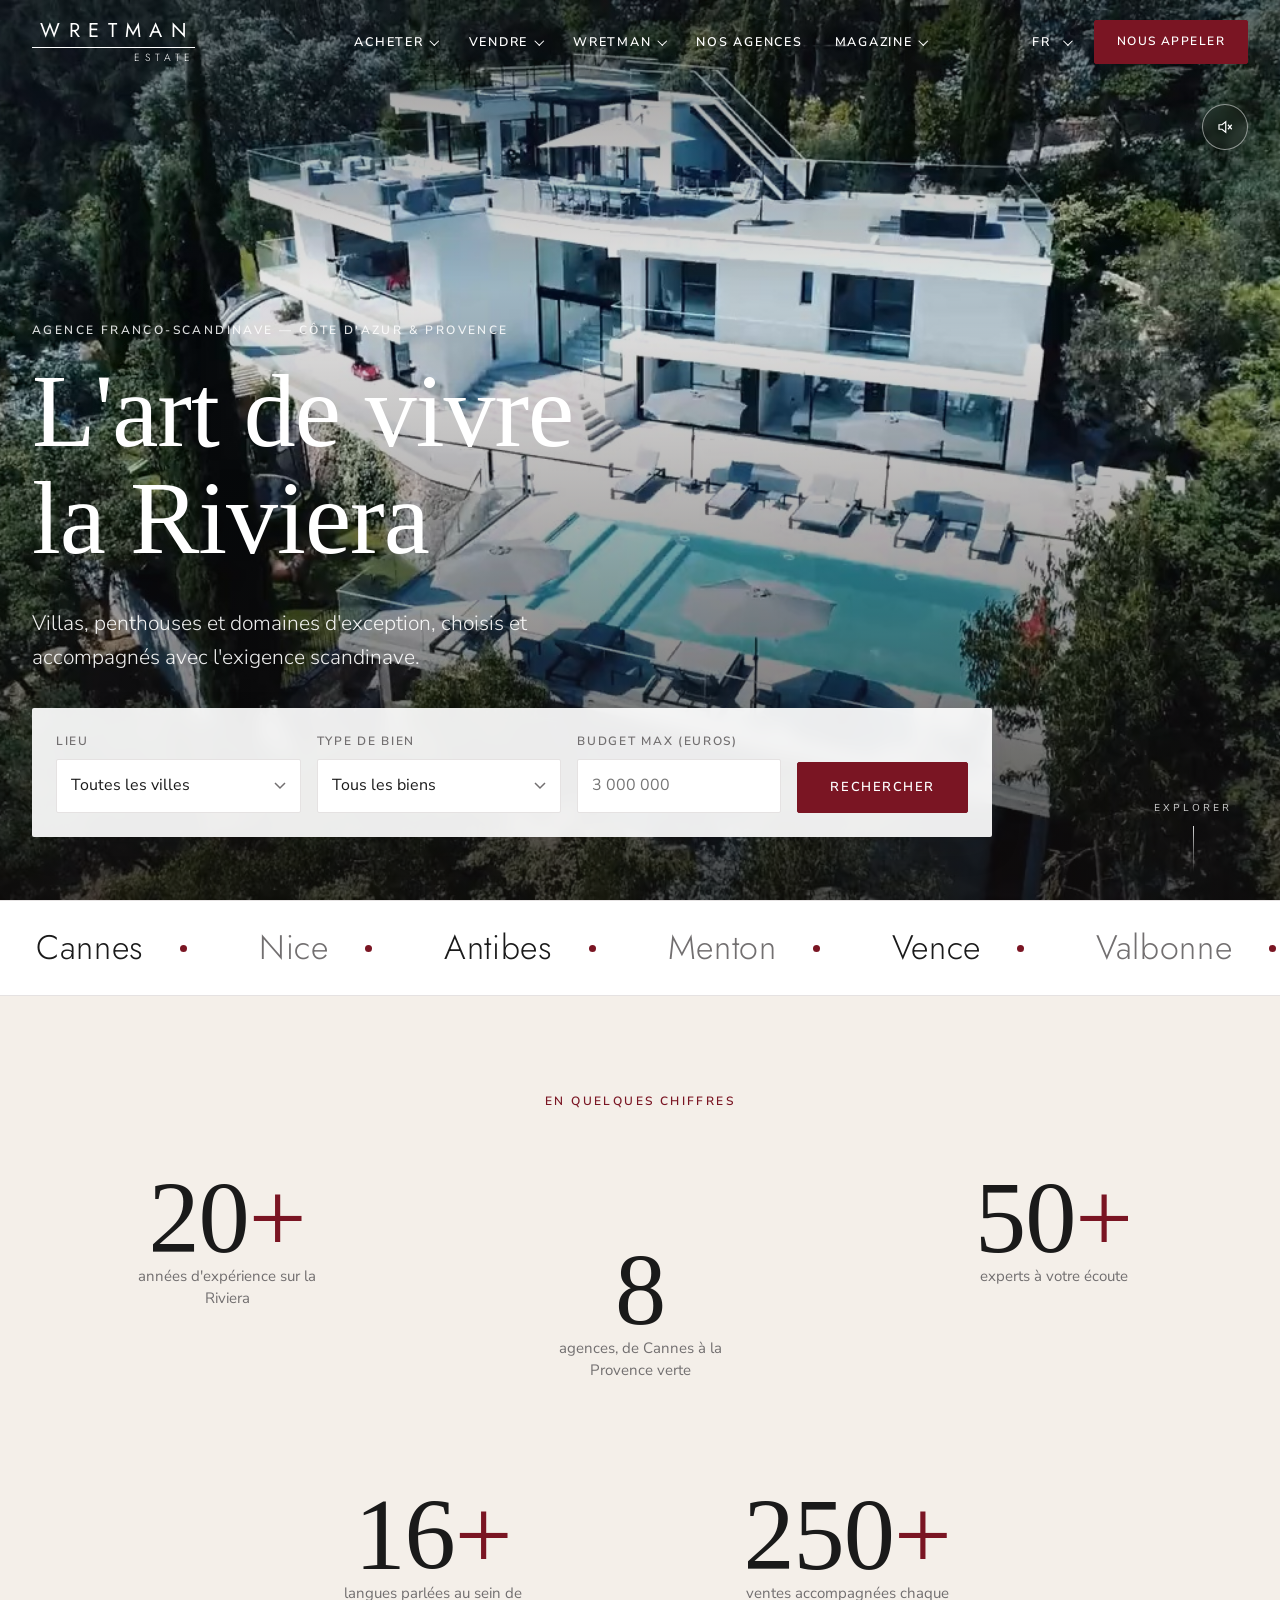
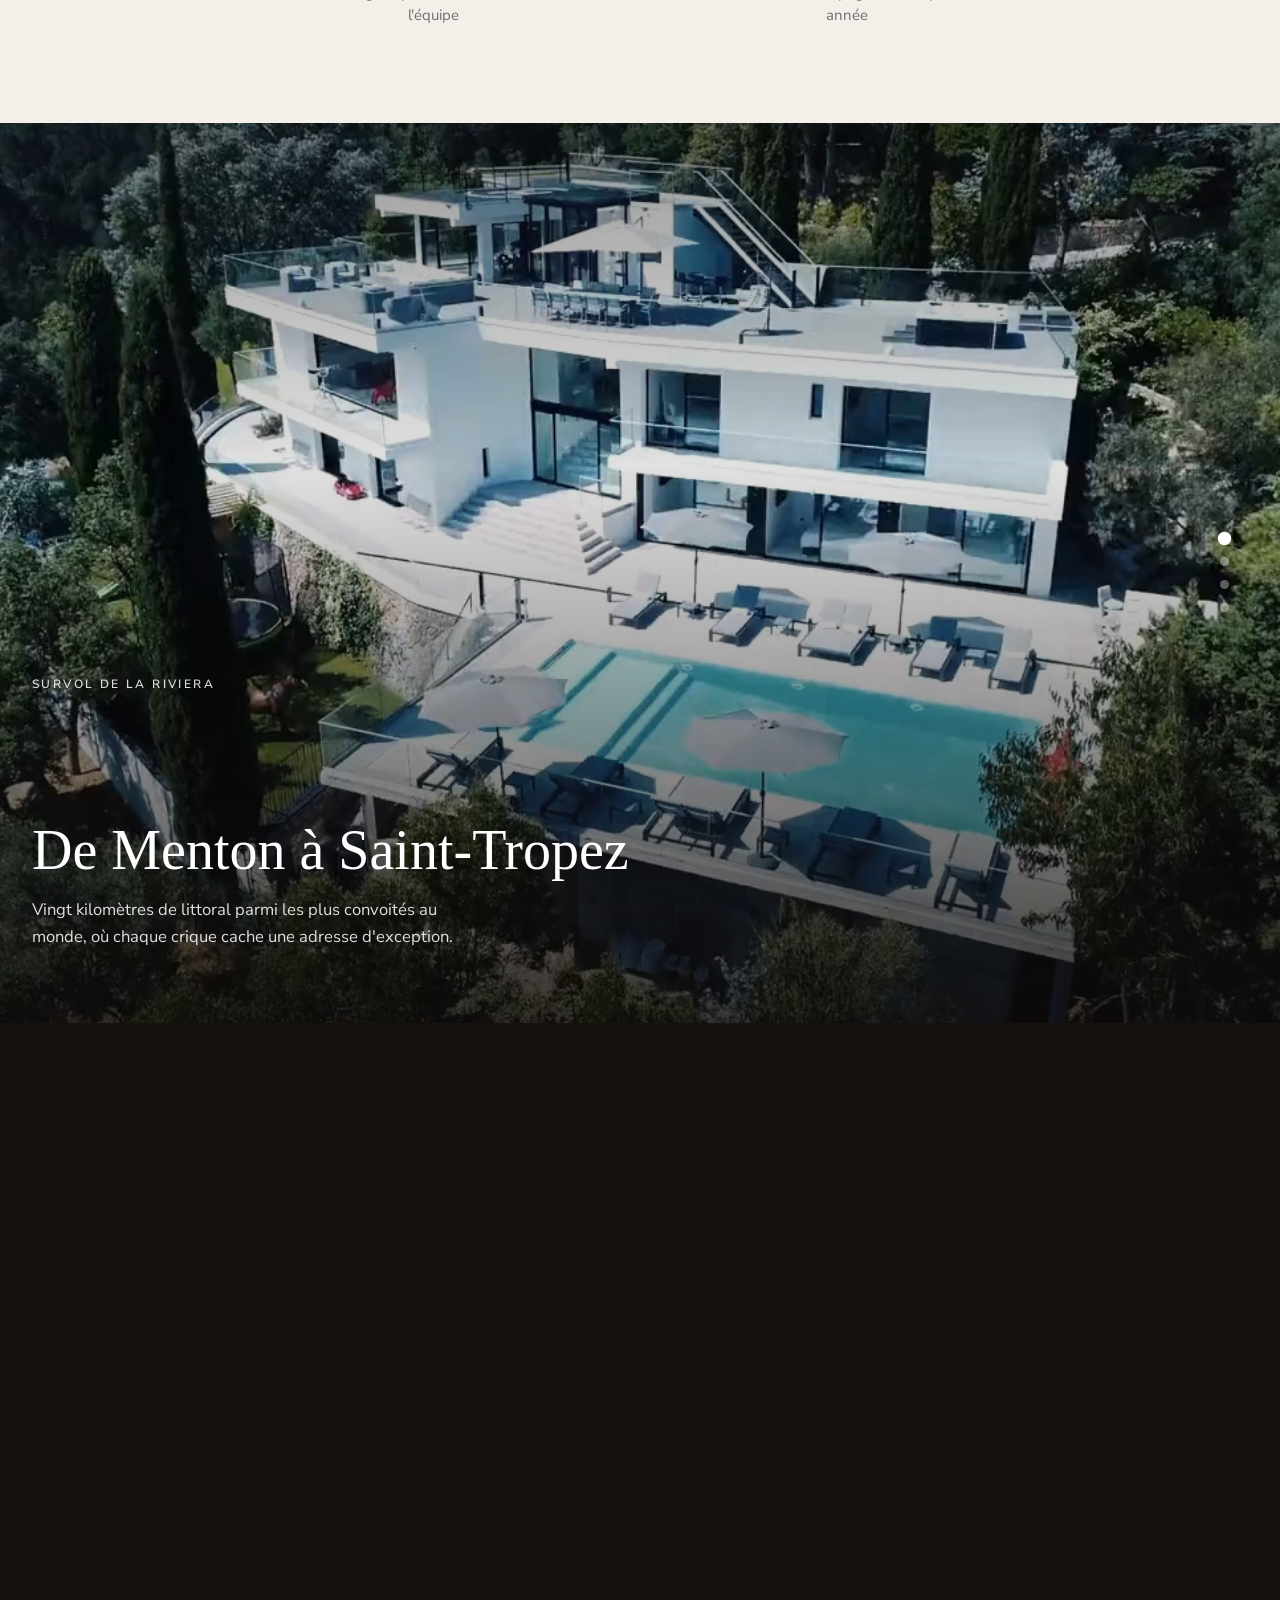
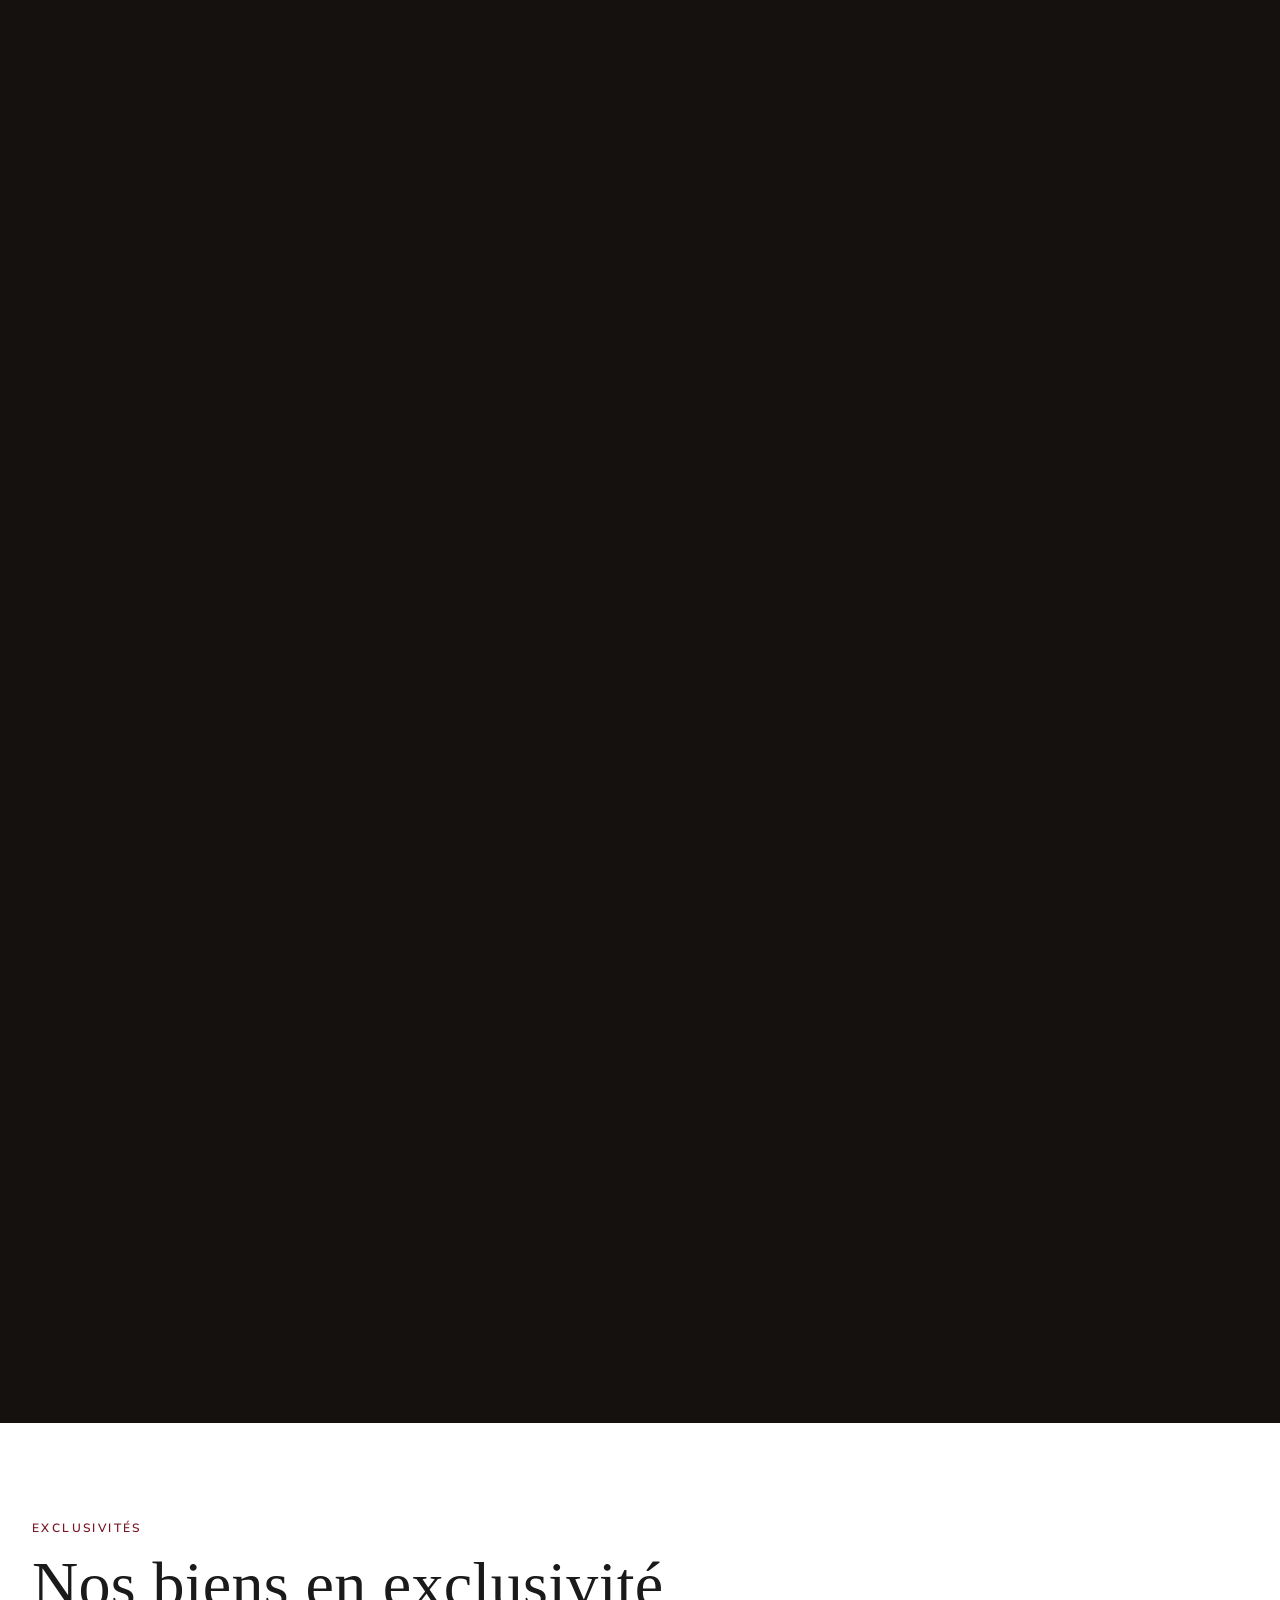
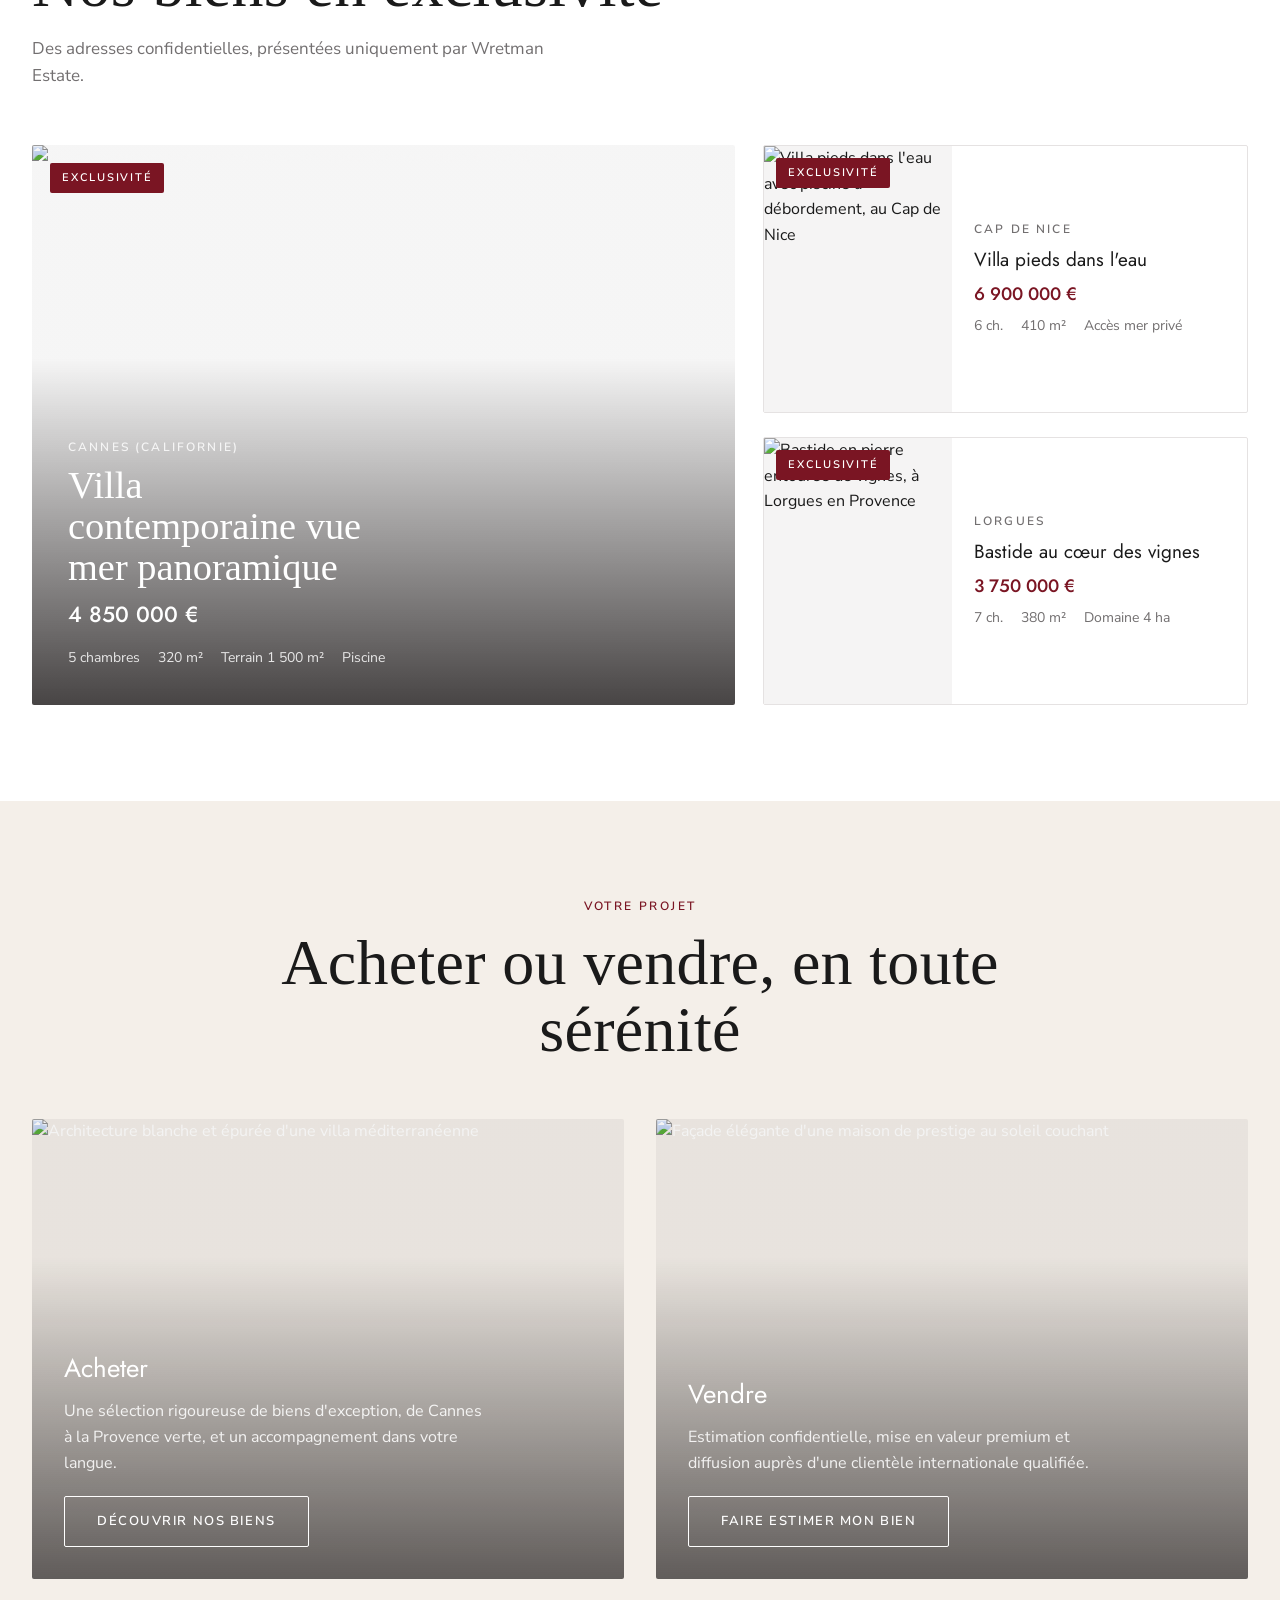
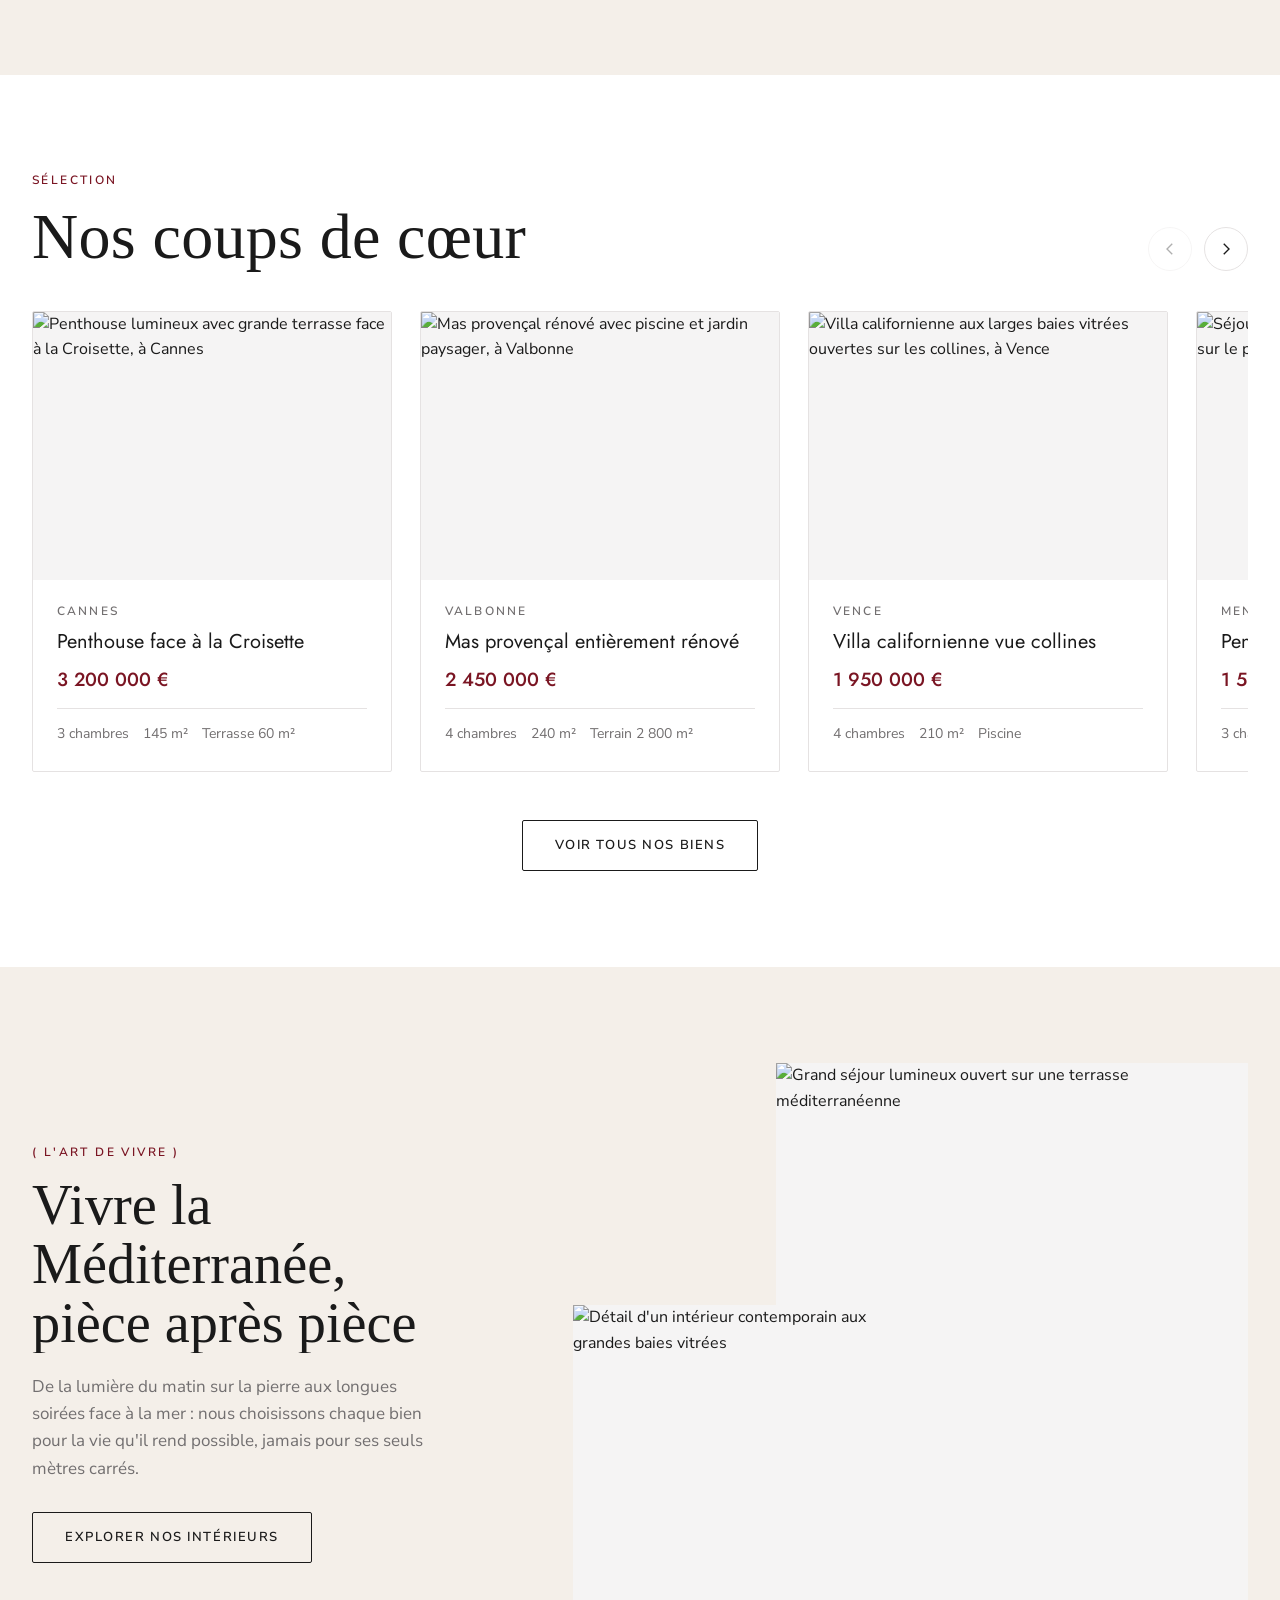
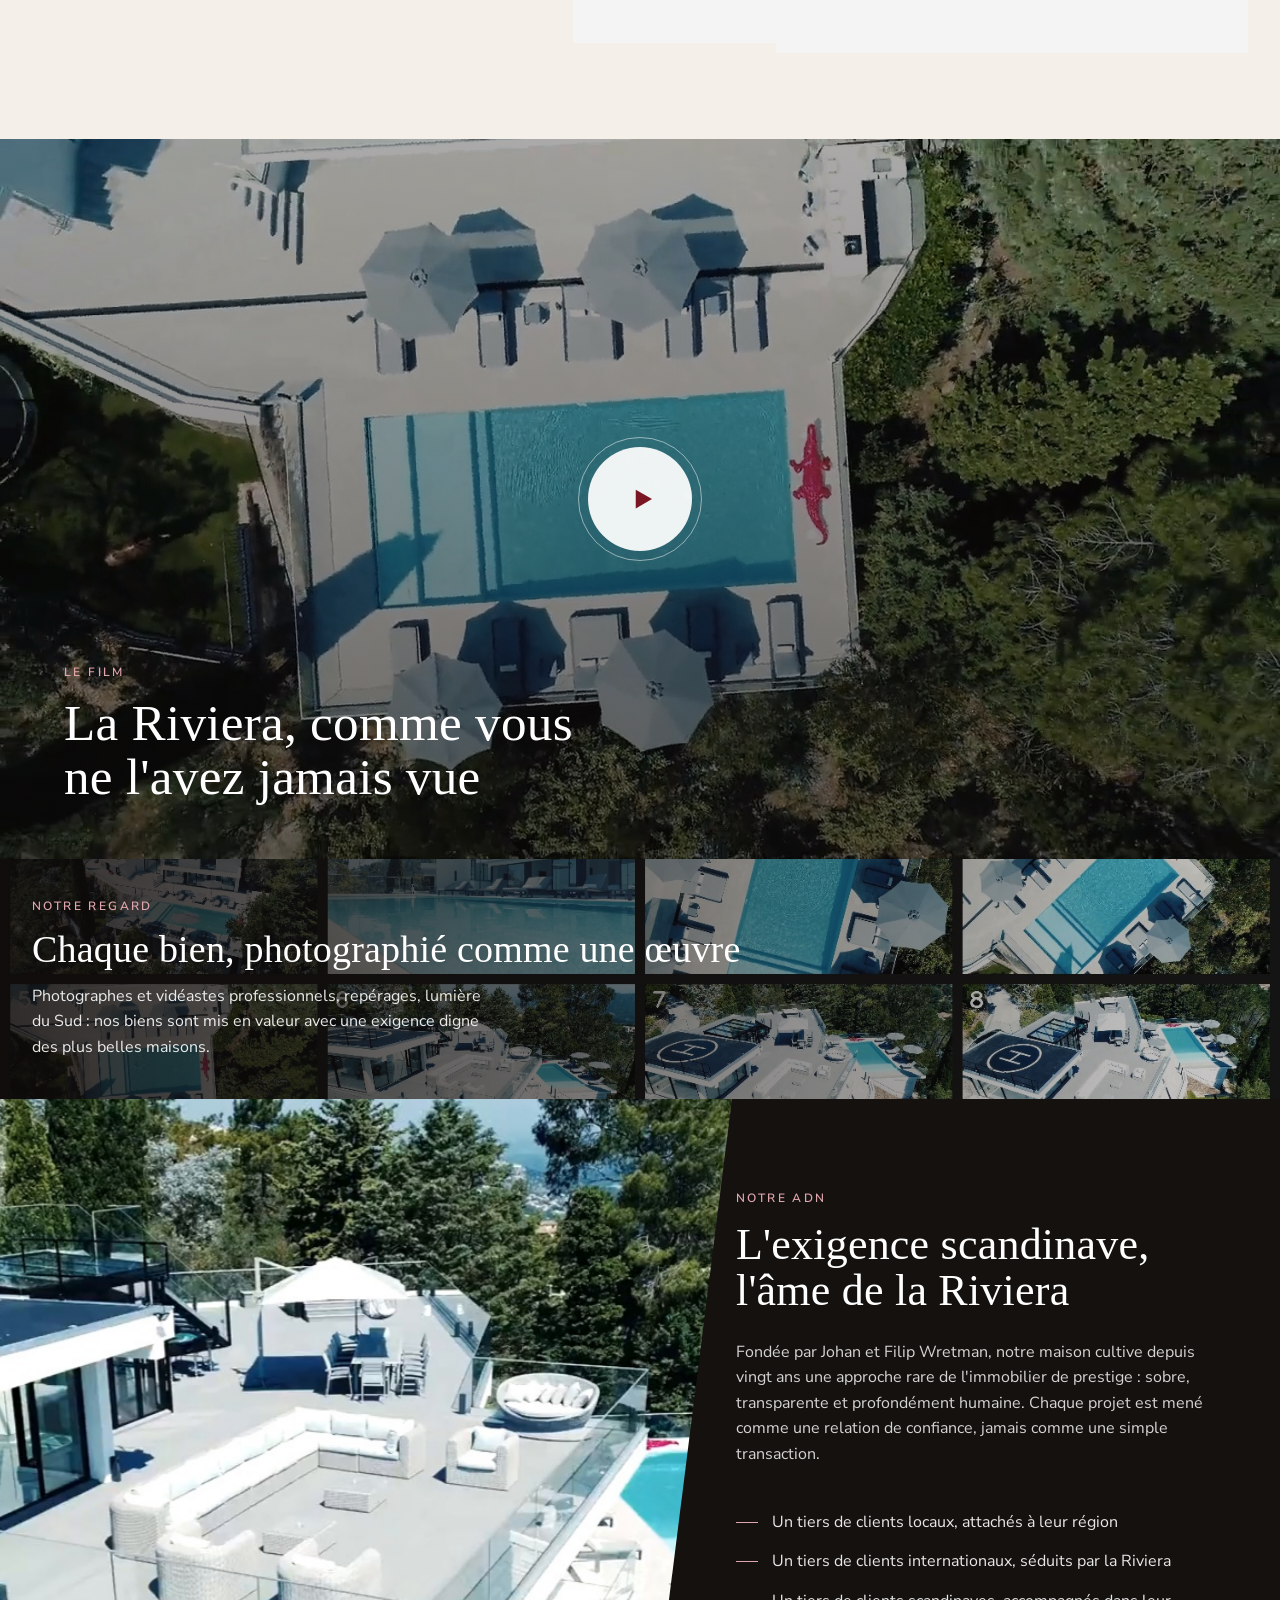
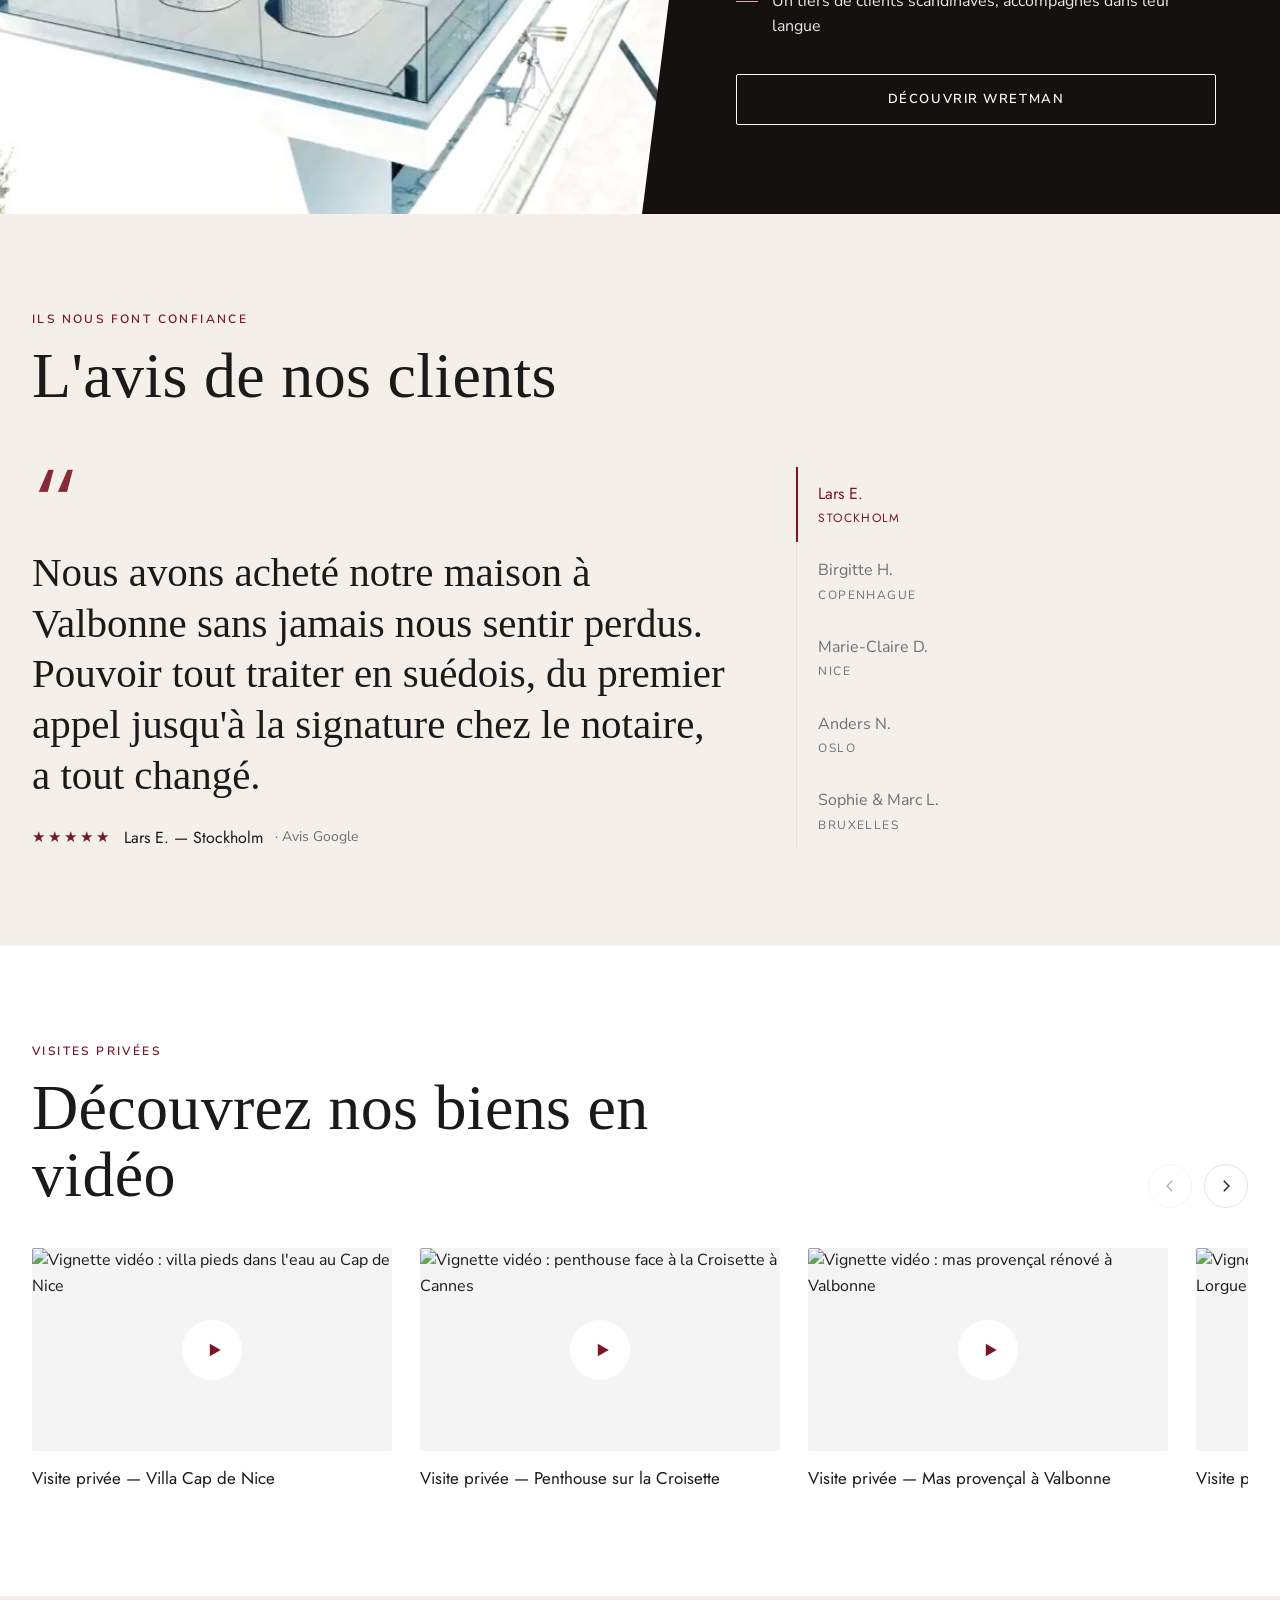
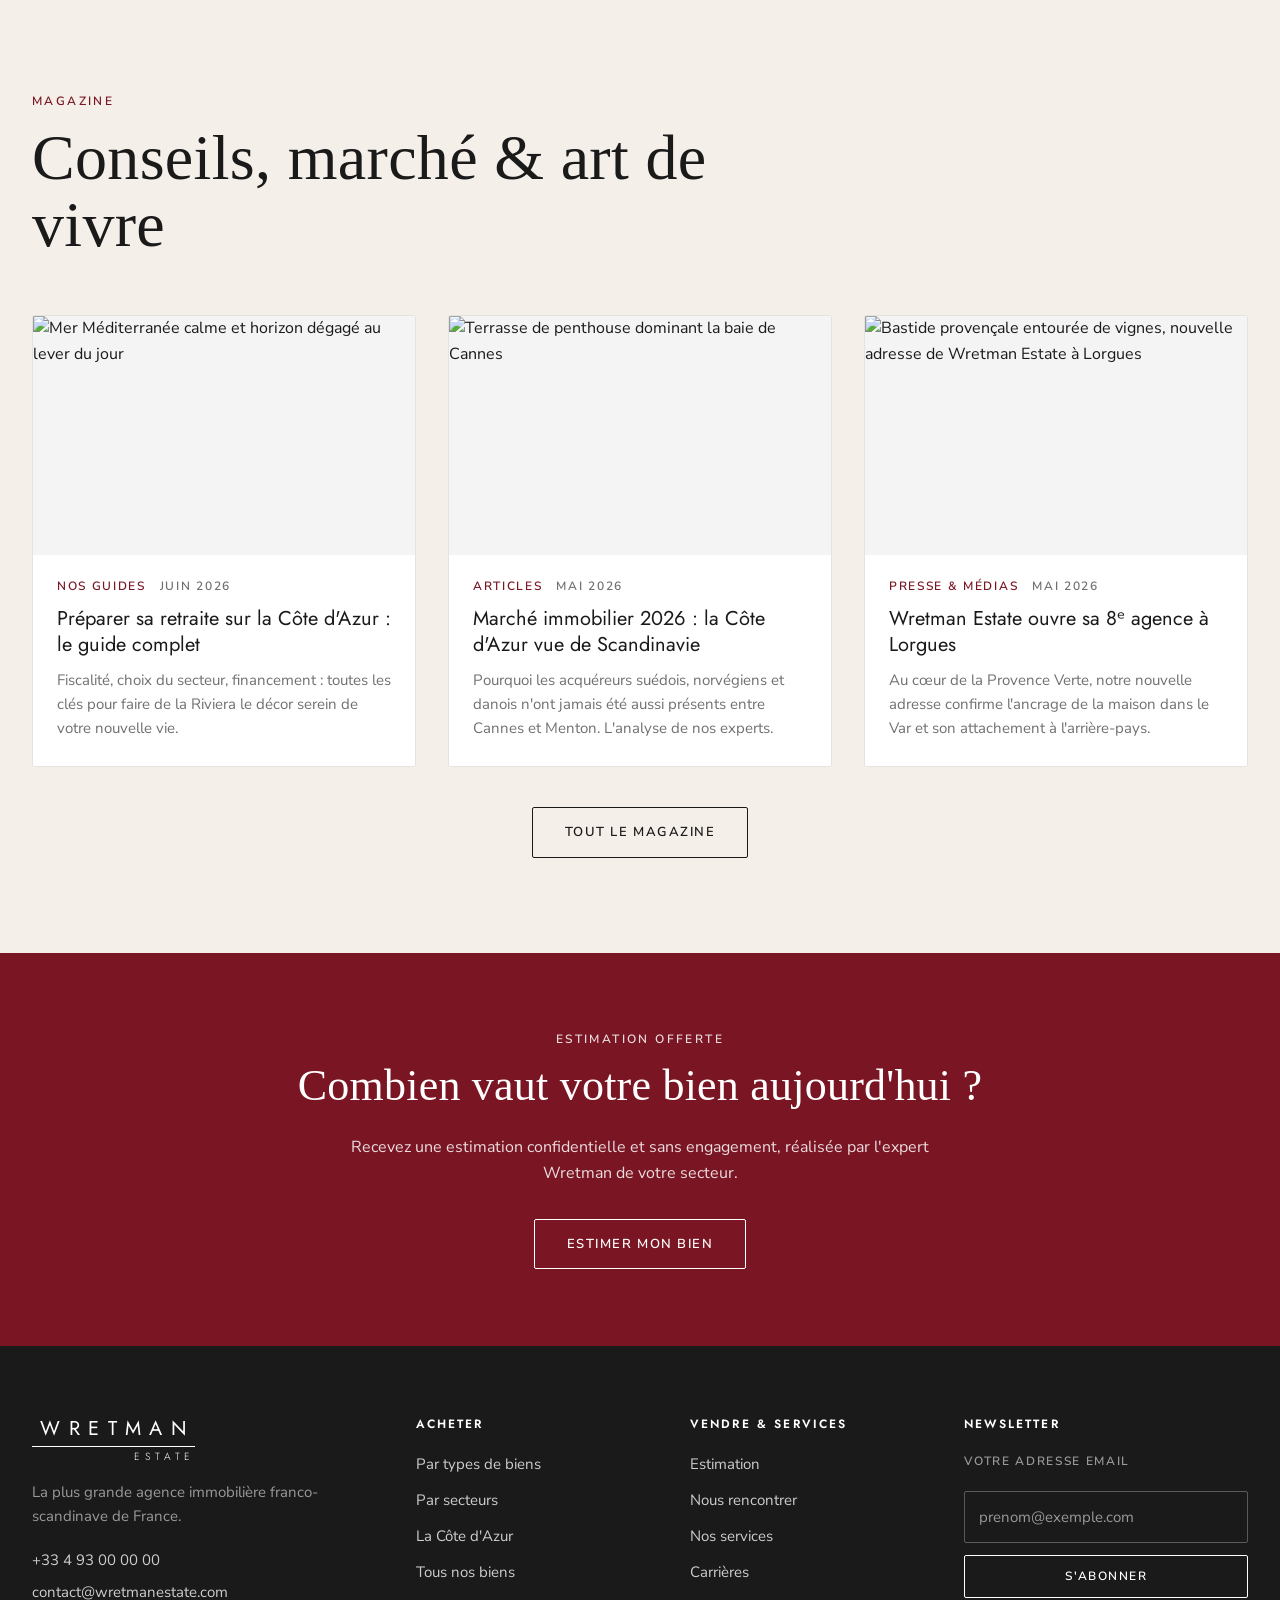
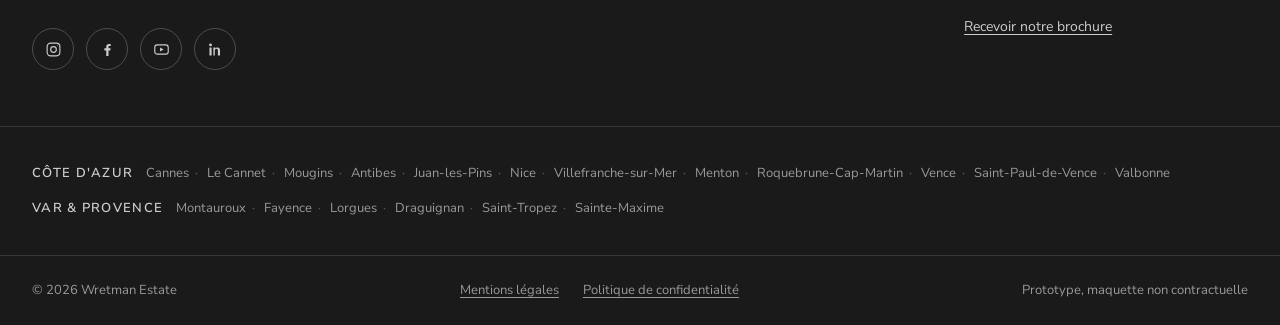
==== commit e4282362: "Page d'accueil v2 en landing + branchement API (vraies annonces) - index.html = accueil immersif v2 " ====
--- a/index.html
+++ b/index.html
@@ -8,30 +8,19 @@
 
   <link rel="preconnect" href="https://fonts.googleapis.com">
   <link rel="preconnect" href="https://fonts.gstatic.com" crossorigin>
-  <link href="https://fonts.googleapis.com/css2?family=Jost:wght@300;400;500&family=Nunito+Sans:wght@300;400;600&display=swap" rel="stylesheet">
-
+  <link href="https://fonts.googleapis.com/css2?family=Cormorant+Garamond:ital,wght@0,300;0,400;0,500;1,400&family=Jost:wght@300;400;500&family=Nunito+Sans:wght@300;400;600&display=swap" rel="stylesheet">
+
+  <!-- Marque la page comme "JS actif" avant tout rendu : sans JS, aucun contenu n'est masqué. -->
+  <script>document.documentElement.classList.add('js');</script>
   <link rel="stylesheet" href="assets/css/main.css">
-
-  <style>
-    /* Ajustements propres à la page d'accueil : section ADN scandinave */
-    .adn-grid { align-items: center; }
-    .adn-media { border-radius: var(--radius); overflow: hidden; }
-    .adn-media img { width: 100%; height: 100%; object-fit: cover; aspect-ratio: 4 / 3; }
-    @media (min-width: 1024px) { .adn-media img { aspect-ratio: 4 / 5; } }
-    .adn-points { list-style: none; margin: 28px 0 36px; display: grid; gap: 14px; }
-    .adn-points li { display: flex; align-items: baseline; gap: 14px; font-size: 16px; }
-    .adn-points li::before {
-      content: "";
-      width: 20px; height: 1px;
-      background: var(--c-bordeaux);
-      flex-shrink: 0;
-      transform: translateY(-4px);
-    }
-  </style>
+  <link rel="stylesheet" href="assets/css/home-v2.css">
 </head>
-<body class="has-hero">
+<body class="has-hero home-v2">
 
 <a class="skip-link" href="#contenu">Aller au contenu</a>
+
+<!-- Barre de progression de lecture -->
+<div class="scroll-progress" aria-hidden="true"></div>
 
 <header class="site-header">
   <div class="container header-inner">
@@ -42,7 +31,6 @@
 
     <nav class="nav" aria-label="Navigation principale">
       <ul class="nav-list">
-
         <li class="nav-item has-dropdown">
           <a class="nav-link" href="acheter.html" aria-haspopup="true">Acheter<span class="nav-caret" aria-hidden="true"></span></a>
           <ul class="dropdown">
@@ -90,7 +78,6 @@
 
     <div class="header-right">
 
-      <!-- Sélecteur de langue : FR actif, autres langues inactives dans le prototype -->
       <div class="lang-switch has-dropdown">
         <button type="button" class="lang-btn" aria-haspopup="true" aria-expanded="false">
           FR<span class="nav-caret" aria-hidden="true"></span>
@@ -114,7 +101,7 @@
   </div>
 </header>
 
-<!-- Panneau de navigation mobile (plein écran, ouvert par le burger) -->
+<!-- Panneau de navigation mobile -->
 <nav class="mobile-nav" id="mobile-nav" aria-label="Navigation mobile">
   <div class="mobile-nav-head">
     <span class="logo"><span class="logo-name">Wretman</span><span class="logo-estate">Estate</span></span>
@@ -187,18 +174,26 @@
 <main id="contenu">
 
   <!-- ============================================================
-       1. HERO plein viewport + barre de recherche
-  ============================================================ -->
-  <section class="hero" aria-labelledby="hero-title">
-    <img class="hero-bg"
-         src="https://images.unsplash.com/photo-1613490493576-7fde63acd811?auto=format&amp;fit=crop&amp;w=1600&amp;q=80"
-         alt="Villa contemporaine avec piscine surplombant la Méditerranée, à Cannes">
-    <div class="hero-overlay" aria-hidden="true"></div>
-
-    <div class="container hero-content">
+       1. HERO VIDÉO PLEIN ÉCRAN (drone.mp4)
+  ============================================================ -->
+  <section class="hero-v2" aria-labelledby="hero-title">
+    <div class="hero-v2-media">
+      <video autoplay muted loop playsinline preload="auto"
+             poster="assets/media/frame-01.jpg"
+             aria-hidden="true">
+        <source src="assets/media/drone.mp4" type="video/mp4">
+      </video>
+    </div>
+
+    <button type="button" class="hero-sound" aria-label="Activer le son de la vidéo"></button>
+
+    <div class="container hero-v2-content">
       <p class="kicker kicker--light">Agence franco-scandinave — Côte d'Azur &amp; Provence</p>
-      <h1 id="hero-title">L'art de vivre la Riviera</h1>
-      <p class="hero-sub">Villas, penthouses et domaines d'exception, choisis et accompagnés avec l'exigence scandinave.</p>
+      <h1 id="hero-title">
+        <span class="line-mask" style="--l:0"><span>L'art de vivre</span></span>
+        <span class="line-mask" style="--l:1"><span>la Riviera</span></span>
+      </h1>
+      <p class="hero-v2-sub">Villas, penthouses et domaines d'exception, choisis et accompagnés avec l'exigence scandinave.</p>
 
       <form class="hero-search" action="acheter.html" method="get" aria-label="Rechercher un bien">
         <div class="form-field">
@@ -234,31 +229,212 @@
         <button class="btn btn-primary" type="submit">Rechercher</button>
       </form>
     </div>
-  </section>
-
-  <!-- ============================================================
-       2. BANDEAU CHIFFRES CLÉS
-  ============================================================ -->
-  <section class="stats" aria-label="Wretman Estate en chiffres">
-    <div class="container stats-grid">
-      <div><p class="stat-number">20+</p><p class="stat-label">Années d'expérience</p></div>
-      <div><p class="stat-number">8</p><p class="stat-label">Agences sur la Riviera</p></div>
-      <div><p class="stat-number">50+</p><p class="stat-label">Experts à votre écoute</p></div>
-      <div><p class="stat-number">16+</p><p class="stat-label">Langues parlées</p></div>
-      <div><p class="stat-number">250+</p><p class="stat-label">Ventes par an</p></div>
-    </div>
-  </section>
-
-  <!-- ============================================================
-       3. CARROUSEL EXCLUSIVITÉS (3 biens)
+
+    <span class="scroll-cue" aria-hidden="true">Explorer</span>
+  </section>
+
+  <!-- ============================================================
+       2. MARQUEE — lieux
+  ============================================================ -->
+  <div class="marquee" aria-hidden="true">
+    <div class="marquee-track">
+      <span class="marquee-item">Cannes</span>
+      <span class="marquee-item marquee-item--muted">Nice</span>
+      <span class="marquee-item">Antibes</span>
+      <span class="marquee-item marquee-item--muted">Menton</span>
+      <span class="marquee-item">Vence</span>
+      <span class="marquee-item marquee-item--muted">Valbonne</span>
+      <span class="marquee-item">Montauroux</span>
+      <span class="marquee-item marquee-item--muted">Lorgues</span>
+      <span class="marquee-item">Saint-Tropez</span>
+      <span class="marquee-item marquee-item--muted">Mougins</span>
+    </div>
+  </div>
+
+  <!-- ============================================================
+       3. CHIFFRES CLÉS — grands chiffres serif, disposition décalée
+  ============================================================ -->
+  <section class="section figures" aria-labelledby="figures-title">
+    <div class="container">
+      <div class="figures-head reveal">
+        <span class="kicker">En quelques chiffres</span>
+        <h2 id="figures-title" class="sr-only">Wretman Estate en chiffres</h2>
+      </div>
+      <div class="figures-grid">
+        <div class="figure reveal" style="--i:0">
+          <p class="figure-num"><span data-count="20">0</span><span class="suffix">+</span></p>
+          <p class="figure-cap">années d'expérience sur la Riviera</p>
+        </div>
+        <div class="figure reveal" style="--i:1">
+          <p class="figure-num"><span data-count="8">0</span></p>
+          <p class="figure-cap">agences, de Cannes à la Provence verte</p>
+        </div>
+        <div class="figure reveal" style="--i:2">
+          <p class="figure-num"><span data-count="50">0</span><span class="suffix">+</span></p>
+          <p class="figure-cap">experts à votre écoute</p>
+        </div>
+        <div class="figure reveal" style="--i:3">
+          <p class="figure-num"><span data-count="16">0</span><span class="suffix">+</span></p>
+          <p class="figure-cap">langues parlées au sein de l'équipe</p>
+        </div>
+        <div class="figure reveal" style="--i:4">
+          <p class="figure-num"><span data-count="250">0</span><span class="suffix">+</span></p>
+          <p class="figure-cap">ventes accompagnées chaque année</p>
+        </div>
+      </div>
+    </div>
+  </section>
+
+  <!-- ============================================================
+       4. "SURVOL DE LA RIVIERA" — récit épinglé sur 5 écrans
+  ============================================================ -->
+  <section class="riviera" aria-labelledby="riviera-title" data-riviera style="--steps:5">
+    <div class="riviera-scroll">
+      <div class="riviera-sticky">
+        <div class="riviera-frames">
+          <img src="assets/media/frame-01.jpg" alt="Vue aérienne de la baie de Cannes au lever du jour" class="is-current">
+          <img src="assets/media/frame-02.jpg" alt="Survol du littoral de la Côte d'Azur">
+          <img src="assets/media/frame-03.jpg" alt="Collines boisées dominant la Méditerranée">
+          <img src="assets/media/frame-04.jpg" alt="Villas et pinèdes au-dessus de la baie">
+          <img src="assets/media/frame-05.jpg" alt="Toits de tuiles et jardins méditerranéens">
+          <img src="assets/media/frame-06.jpg" alt="Piscine à débordement face à la mer">
+          <img src="assets/media/frame-07.jpg" alt="Front de mer et horizon dégagé">
+          <img src="assets/media/frame-08.jpg" alt="Coucher de soleil sur la Riviera">
+        </div>
+
+        <div class="riviera-dots" aria-hidden="true">
+          <span class="is-active"></span><span></span><span></span><span></span>
+        </div>
+
+        <div class="container riviera-overlay">
+          <p class="kicker kicker--light riviera-kicker">Survol de la Riviera</p>
+          <h2 id="riviera-title" class="sr-only">Survol de la Riviera</h2>
+          <div class="riviera-caption">
+            <div class="riviera-step is-active">
+              <h2>De Menton à Saint-Tropez</h2>
+              <p>Vingt kilomètres de littoral parmi les plus convoités au monde, où chaque crique cache une adresse d'exception.</p>
+            </div>
+            <div class="riviera-step">
+              <h2>Cannes, face à la Croisette</h2>
+              <p>Penthouses et villas contemporaines, les pieds dans la lumière, le regard posé sur la grande bleue.</p>
+            </div>
+            <div class="riviera-step">
+              <h2>L'arrière-pays &amp; la Provence</h2>
+              <p>Mas en pierre, bastides au cœur des vignes : l'autre visage du Sud, plus secret, tout aussi recherché.</p>
+            </div>
+            <div class="riviera-step">
+              <h2>Votre adresse vous attend</h2>
+              <p>Nos experts connaissent chaque quartier, chaque micro-marché. Laissez-nous vous y conduire.</p>
+            </div>
+          </div>
+        </div>
+      </div>
+    </div>
+  </section>
+
+  <!-- ============================================================
+       5. EXCLUSIVITÉS — composition éditoriale (1 vedette + 2)
   ============================================================ -->
   <section class="section" aria-labelledby="exclusivites-title">
     <div class="container">
-      <div class="carousel" data-carousel>
+      <div class="section-head reveal">
+        <span class="kicker">Exclusivités</span>
+        <h2 id="exclusivites-title">Nos biens en exclusivité</h2>
+        <p>Des adresses confidentielles, présentées uniquement par Wretman Estate.</p>
+      </div>
+
+      <div class="exclu-grid">
+        <a class="exclu-lead reveal" href="bien.html" data-wretman-lead>
+          <img src="https://images.unsplash.com/photo-1613490493576-7fde63acd811?auto=format&amp;fit=crop&amp;w=1400&amp;q=80"
+               alt="Villa contemporaine vue mer panoramique à Cannes, quartier Californie">
+          <span class="badge badge--bordeaux">Exclusivité</span>
+          <div class="exclu-lead-body">
+            <p class="exclu-ville">Cannes (Californie)</p>
+            <h3>Villa contemporaine vue mer panoramique</h3>
+            <p class="exclu-prix">4 850 000 €</p>
+            <p class="exclu-specs"><span>5 chambres</span><span>320 m²</span><span>Terrain 1 500 m²</span><span>Piscine</span></p>
+          </div>
+        </a>
+
+        <div class="exclu-rest">
+          <a class="exclu-mini reveal" style="--i:1" href="bien.html" data-wretman-mini>
+            <div class="exclu-mini-media">
+              <span class="badge badge--bordeaux">Exclusivité</span>
+              <img src="https://images.unsplash.com/photo-1582268611958-ebfd161ef9cf?auto=format&amp;fit=crop&amp;w=600&amp;q=80"
+                   alt="Villa pieds dans l'eau avec piscine à débordement, au Cap de Nice">
+            </div>
+            <div class="exclu-mini-body">
+              <p class="exclu-ville">Cap de Nice</p>
+              <h3>Villa pieds dans l'eau</h3>
+              <p class="exclu-prix">6 900 000 €</p>
+              <p class="exclu-specs"><span>6 ch.</span><span>410 m²</span><span>Accès mer privé</span></p>
+            </div>
+          </a>
+
+          <a class="exclu-mini reveal" style="--i:2" href="bien.html" data-wretman-mini>
+            <div class="exclu-mini-media">
+              <span class="badge badge--bordeaux">Exclusivité</span>
+              <img src="https://images.unsplash.com/photo-1564013799919-ab600027ffc6?auto=format&amp;fit=crop&amp;w=600&amp;q=80"
+                   alt="Bastide en pierre entourée de vignes, à Lorgues en Provence">
+            </div>
+            <div class="exclu-mini-body">
+              <p class="exclu-ville">Lorgues</p>
+              <h3>Bastide au cœur des vignes</h3>
+              <p class="exclu-prix">3 750 000 €</p>
+              <p class="exclu-specs"><span>7 ch.</span><span>380 m²</span><span>Domaine 4 ha</span></p>
+            </div>
+          </a>
+        </div>
+      </div>
+    </div>
+  </section>
+
+  <!-- ============================================================
+       6. DUO CARDS ACHETER / VENDRE
+  ============================================================ -->
+  <section class="section section--alt" aria-labelledby="projets-title">
+    <div class="container">
+      <div class="section-head section-head--center reveal">
+        <span class="kicker">Votre projet</span>
+        <h2 id="projets-title">Acheter ou vendre, en toute sérénité</h2>
+      </div>
+
+      <div class="grid-2">
+        <a class="image-card reveal" style="--i:0" href="acheter.html">
+          <img class="image-card-bg"
+               src="https://images.unsplash.com/photo-1507089947368-19c1da9775ae?auto=format&amp;fit=crop&amp;w=800&amp;q=80"
+               alt="Architecture blanche et épurée d'une villa méditerranéenne">
+          <div class="image-card-content">
+            <h3>Acheter</h3>
+            <p>Une sélection rigoureuse de biens d'exception, de Cannes à la Provence verte, et un accompagnement dans votre langue.</p>
+            <span class="btn btn-light">Découvrir nos biens</span>
+          </div>
+        </a>
+
+        <a class="image-card reveal" style="--i:1" href="vendre.html">
+          <img class="image-card-bg"
+               src="https://images.unsplash.com/photo-1600585154340-be6161a56a0c?auto=format&amp;fit=crop&amp;w=800&amp;q=80"
+               alt="Façade élégante d'une maison de prestige au soleil couchant">
+          <div class="image-card-content">
+            <h3>Vendre</h3>
+            <p>Estimation confidentielle, mise en valeur premium et diffusion auprès d'une clientèle internationale qualifiée.</p>
+            <span class="btn btn-light">Faire estimer mon bien</span>
+          </div>
+        </a>
+      </div>
+    </div>
+  </section>
+
+  <!-- ============================================================
+       7. CARROUSEL COUPS DE CŒUR
+  ============================================================ -->
+  <section class="section" aria-labelledby="coups-de-coeur-title">
+    <div class="container">
+      <div class="carousel reveal" data-carousel>
         <div class="carousel-head">
           <div class="section-head">
-            <span class="kicker">Exclusivités</span>
-            <h2 id="exclusivites-title">Nos biens en exclusivité</h2>
+            <span class="kicker">Sélection</span>
+            <h2 id="coups-de-coeur-title">Nos coups de cœur</h2>
           </div>
           <div class="carousel-nav">
             <button type="button" class="icon-btn carousel-btn" data-carousel-prev aria-label="Faire défiler vers la gauche">
@@ -270,111 +446,7 @@
           </div>
         </div>
 
-        <div class="carousel-track">
-          <a class="prop-card" href="bien.html">
-            <div class="prop-card-media">
-              <span class="prop-card-badge badge badge--bordeaux">Exclusivité</span>
-              <img src="https://images.unsplash.com/photo-1613490493576-7fde63acd811?auto=format&amp;fit=crop&amp;w=800&amp;q=80"
-                   alt="Villa contemporaine vue mer panoramique à Cannes, quartier Californie">
-            </div>
-            <div class="prop-card-body">
-              <p class="prop-card-ville">Cannes (Californie)</p>
-              <h3 class="prop-card-title">Villa contemporaine vue mer panoramique</h3>
-              <p class="prop-card-prix">4 850 000 €</p>
-              <p class="prop-card-specs"><span>5 chambres</span><span>320 m²</span><span>Piscine</span></p>
-            </div>
-          </a>
-
-          <a class="prop-card" href="bien.html">
-            <div class="prop-card-media">
-              <span class="prop-card-badge badge badge--bordeaux">Exclusivité</span>
-              <img src="https://images.unsplash.com/photo-1582268611958-ebfd161ef9cf?auto=format&amp;fit=crop&amp;w=800&amp;q=80"
-                   alt="Villa pieds dans l'eau avec piscine à débordement, au Cap de Nice">
-            </div>
-            <div class="prop-card-body">
-              <p class="prop-card-ville">Cap de Nice</p>
-              <h3 class="prop-card-title">Villa pieds dans l'eau</h3>
-              <p class="prop-card-prix">6 900 000 €</p>
-              <p class="prop-card-specs"><span>6 chambres</span><span>410 m²</span><span>Accès mer privé</span></p>
-            </div>
-          </a>
-
-          <a class="prop-card" href="bien.html">
-            <div class="prop-card-media">
-              <span class="prop-card-badge badge badge--bordeaux">Exclusivité</span>
-              <img src="https://images.unsplash.com/photo-1564013799919-ab600027ffc6?auto=format&amp;fit=crop&amp;w=800&amp;q=80"
-                   alt="Bastide en pierre entourée de vignes, à Lorgues en Provence">
-            </div>
-            <div class="prop-card-body">
-              <p class="prop-card-ville">Lorgues</p>
-              <h3 class="prop-card-title">Bastide au cœur des vignes</h3>
-              <p class="prop-card-prix">3 750 000 €</p>
-              <p class="prop-card-specs"><span>7 chambres</span><span>380 m²</span><span>Domaine 4 ha</span></p>
-            </div>
-          </a>
-        </div>
-      </div>
-    </div>
-  </section>
-
-  <!-- ============================================================
-       4. DUO CARDS ACHETER / VENDRE
-  ============================================================ -->
-  <section class="section section--alt" aria-labelledby="projets-title">
-    <div class="container">
-      <div class="section-head section-head--center">
-        <span class="kicker">Votre projet</span>
-        <h2 id="projets-title">Acheter ou vendre, en toute sérénité</h2>
-      </div>
-
-      <div class="grid-2">
-        <a class="image-card" href="acheter.html">
-          <img class="image-card-bg"
-               src="https://images.unsplash.com/photo-1507089947368-19c1da9775ae?auto=format&amp;fit=crop&amp;w=800&amp;q=80"
-               alt="Architecture blanche et épurée d'une villa méditerranéenne">
-          <div class="image-card-content">
-            <h3>Acheter</h3>
-            <p>Une sélection rigoureuse de biens d'exception, de Cannes à la Provence verte, et un accompagnement dans votre langue.</p>
-            <span class="btn btn-light">Découvrir nos biens</span>
-          </div>
-        </a>
-
-        <a class="image-card" href="vendre.html">
-          <img class="image-card-bg"
-               src="https://images.unsplash.com/photo-1600585154340-be6161a56a0c?auto=format&amp;fit=crop&amp;w=800&amp;q=80"
-               alt="Façade élégante d'une maison de prestige au soleil couchant">
-          <div class="image-card-content">
-            <h3>Vendre</h3>
-            <p>Estimation confidentielle, mise en valeur premium et diffusion auprès d'une clientèle internationale qualifiée.</p>
-            <span class="btn btn-light">Faire estimer mon bien</span>
-          </div>
-        </a>
-      </div>
-    </div>
-  </section>
-
-  <!-- ============================================================
-       5. CARROUSEL COUPS DE CŒUR (4 biens)
-  ============================================================ -->
-  <section class="section" aria-labelledby="coups-de-coeur-title">
-    <div class="container">
-      <div class="carousel" data-carousel>
-        <div class="carousel-head">
-          <div class="section-head">
-            <span class="kicker">Sélection</span>
-            <h2 id="coups-de-coeur-title">Nos coups de cœur</h2>
-          </div>
-          <div class="carousel-nav">
-            <button type="button" class="icon-btn carousel-btn" data-carousel-prev aria-label="Faire défiler vers la gauche">
-              <svg viewBox="0 0 24 24" fill="none" stroke="currentColor" stroke-width="1.8" aria-hidden="true"><path d="M15 5l-7 7 7 7"/></svg>
-            </button>
-            <button type="button" class="icon-btn carousel-btn" data-carousel-next aria-label="Faire défiler vers la droite">
-              <svg viewBox="0 0 24 24" fill="none" stroke="currentColor" stroke-width="1.8" aria-hidden="true"><path d="M9 5l7 7-7 7"/></svg>
-            </button>
-          </div>
-        </div>
-
-        <div class="carousel-track">
+        <div class="carousel-track" data-wretman-cards data-wretman-offset="3">
           <a class="prop-card" href="bien.html">
             <div class="prop-card-media">
               <img src="https://images.unsplash.com/photo-1512917774080-9991f1c4c750?auto=format&amp;fit=crop&amp;w=800&amp;q=80"
@@ -429,105 +501,156 @@
         </div>
       </div>
 
-      <div class="text-center mt-40">
+      <div class="text-center mt-40 reveal">
         <a class="btn btn-ghost" href="acheter.html">Voir tous nos biens</a>
       </div>
     </div>
   </section>
 
   <!-- ============================================================
-       6. SECTION ADN SCANDINAVE
-  ============================================================ -->
-  <section class="section section--alt" aria-labelledby="adn-title">
+       7bis. ÉDITORIAL — l'art de vivre (images superposées, façon Elyse)
+  ============================================================ -->
+  <section class="section section--alt editorial" aria-labelledby="artdevivre-title">
     <div class="container">
-      <div class="grid-2 adn-grid">
-        <div class="adn-media">
-          <img src="https://images.unsplash.com/photo-1519046904884-53103b34b206?auto=format&amp;fit=crop&amp;w=800&amp;q=80"
-               alt="Plage de sable clair et eau turquoise de la Méditerranée sous le soleil">
-        </div>
-        <div>
-          <span class="kicker">Notre ADN</span>
-          <h2 id="adn-title">L'exigence scandinave, l'âme de la Riviera</h2>
-          <p>Fondée par Johan et Filip Wretman, notre maison cultive depuis vingt ans une approche rare de l'immobilier de prestige : sobre, transparente et profondément humaine. Chaque projet est mené comme une relation de confiance, jamais comme une simple transaction.</p>
-          <p class="text-grey">Cette double culture nous permet d'accompagner une clientèle unique en son genre :</p>
-          <ul class="adn-points">
-            <li>Un tiers de clients locaux, attachés à leur région</li>
-            <li>Un tiers de clients internationaux, séduits par la Riviera</li>
-            <li>Un tiers de clients scandinaves, accompagnés dans leur langue</li>
-          </ul>
-          <a class="btn btn-ghost" href="wretman.html">Découvrir Wretman</a>
-        </div>
-      </div>
-    </div>
-  </section>
-
-  <!-- ============================================================
-       7. CARROUSEL AVIS GOOGLE (5 avis)
-  ============================================================ -->
-  <section class="section" aria-labelledby="avis-title">
+      <div class="editorial-grid">
+        <div class="editorial-text">
+          <span class="kicker reveal">( L'art de vivre )</span>
+          <h2 id="artdevivre-title" class="reveal-head"><span>Vivre la Méditerranée,<br>pièce après pièce</span></h2>
+          <p class="reveal" style="--i:1">De la lumière du matin sur la pierre aux longues soirées face à la mer : nous choisissons chaque bien pour la vie qu'il rend possible, jamais pour ses seuls mètres carrés.</p>
+          <a class="btn btn-ghost reveal" style="--i:2" href="acheter.html">Explorer nos intérieurs</a>
+        </div>
+        <div class="editorial-media">
+          <figure class="editorial-img editorial-img--a reveal-img" style="--i:0">
+            <img src="https://images.unsplash.com/photo-1600585154340-be6161a56a0c?auto=format&amp;fit=crop&amp;w=1000&amp;q=80"
+                 alt="Grand séjour lumineux ouvert sur une terrasse méditerranéenne">
+          </figure>
+          <figure class="editorial-img editorial-img--b reveal-img" style="--i:1">
+            <img src="https://images.unsplash.com/photo-1600607687939-ce8a6c25118c?auto=format&amp;fit=crop&amp;w=700&amp;q=80"
+                 alt="Détail d'un intérieur contemporain aux grandes baies vitrées">
+          </figure>
+        </div>
+      </div>
+    </div>
+  </section>
+
+  <!-- ============================================================
+       8. SHOWREEL — film de l'agence (drone.mp4)
+  ============================================================ -->
+  <section class="showreel" aria-labelledby="showreel-title">
+    <div class="showreel-inner">
+      <div class="showreel-stage">
+        <img class="showreel-poster" src="assets/media/frame-05.jpg" alt="" aria-hidden="true">
+        <video src="assets/media/drone.mp4" poster="assets/media/frame-05.jpg" playsinline preload="none"></video>
+        <div class="showreel-caption">
+          <span class="kicker">Le film</span>
+          <h2 id="showreel-title">La Riviera, comme vous ne l'avez jamais vue</h2>
+        </div>
+        <button type="button" class="showreel-play" aria-label="Lire le film de présentation">
+          <svg viewBox="0 0 24 24" fill="currentColor" aria-hidden="true"><path d="M7 4.5l13 7.5-13 7.5z"/></svg>
+        </button>
+      </div>
+    </div>
+  </section>
+
+  <!-- ============================================================
+       9. BANDE PLANCHE-CONTACT — images HD / photographes
+  ============================================================ -->
+  <section class="contact-sheet" aria-labelledby="contact-sheet-title">
+    <div class="container reveal">
+      <span class="kicker">Notre regard</span>
+      <h2 id="contact-sheet-title">Chaque bien, photographié comme une œuvre</h2>
+      <p>Photographes et vidéastes professionnels, repérages, lumière du Sud : nos biens sont mis en valeur avec une exigence digne des plus belles maisons.</p>
+    </div>
+  </section>
+
+  <!-- ============================================================
+       10. SECTION ADN SCANDINAVE — motif diagonal de la charte
+  ============================================================ -->
+  <section class="split" aria-labelledby="adn-title">
+    <div class="split-media reveal-img">
+      <img src="assets/media/frame-06.jpg" alt="Piscine à débordement surplombant la Méditerranée" data-parallax="0.1">
+    </div>
+    <div class="split-body reveal">
+      <span class="kicker">Notre ADN</span>
+      <h2 id="adn-title">L'exigence scandinave,<br>l'âme de la Riviera</h2>
+      <p>Fondée par Johan et Filip Wretman, notre maison cultive depuis vingt ans une approche rare de l'immobilier de prestige : sobre, transparente et profondément humaine. Chaque projet est mené comme une relation de confiance, jamais comme une simple transaction.</p>
+      <ul class="adn-points-v2">
+        <li>Un tiers de clients locaux, attachés à leur région</li>
+        <li>Un tiers de clients internationaux, séduits par la Riviera</li>
+        <li>Un tiers de clients scandinaves, accompagnés dans leur langue</li>
+      </ul>
+      <a class="btn btn-light" href="wretman.html">Découvrir Wretman</a>
+    </div>
+  </section>
+
+  <!-- ============================================================
+       11. AVIS — citation vedette + sélecteur de clients
+  ============================================================ -->
+  <section class="section section--alt" aria-labelledby="avis-title">
     <div class="container">
-      <div class="carousel" data-carousel>
-        <div class="carousel-head">
-          <div class="section-head">
-            <span class="kicker">Ils nous font confiance</span>
-            <h2 id="avis-title">L'avis de nos clients</h2>
-          </div>
-          <div class="carousel-nav">
-            <button type="button" class="icon-btn carousel-btn" data-carousel-prev aria-label="Faire défiler vers la gauche">
-              <svg viewBox="0 0 24 24" fill="none" stroke="currentColor" stroke-width="1.8" aria-hidden="true"><path d="M15 5l-7 7 7 7"/></svg>
+      <div class="section-head reveal">
+        <span class="kicker">Ils nous font confiance</span>
+        <h2 id="avis-title">L'avis de nos clients</h2>
+      </div>
+
+      <div class="testi reveal" data-testi>
+        <div class="testi-quote">
+          <span class="testi-mark" aria-hidden="true">“</span>
+          <blockquote data-testi-text>Nous avons acheté notre maison à Valbonne sans jamais nous sentir perdus. Pouvoir tout traiter en suédois, du premier appel jusqu'à la signature chez le notaire, a tout changé.</blockquote>
+          <p class="testi-author">
+            <span class="stars" role="img" aria-label="Note de 5 étoiles sur 5">★★★★★</span>
+            <span data-testi-author>Lars E. — Stockholm</span>
+            <span>· Avis Google</span>
+          </p>
+        </div>
+
+        <ul class="testi-list">
+          <li>
+            <button type="button" data-testi-btn aria-pressed="true"
+              data-author="Lars E. — Stockholm"
+              data-quote="Nous avons acheté notre maison à Valbonne sans jamais nous sentir perdus. Pouvoir tout traiter en suédois, du premier appel jusqu'à la signature chez le notaire, a tout changé.">
+              Lars E. <small>Stockholm</small>
             </button>
-            <button type="button" class="icon-btn carousel-btn" data-carousel-next aria-label="Faire défiler vers la droite">
-              <svg viewBox="0 0 24 24" fill="none" stroke="currentColor" stroke-width="1.8" aria-hidden="true"><path d="M9 5l7 7-7 7"/></svg>
+          </li>
+          <li>
+            <button type="button" data-testi-btn aria-pressed="false"
+              data-author="Birgitte H. — Copenhague"
+              data-quote="Un accompagnement d'une rare qualité. L'équipe a compris immédiatement ce que nous cherchions et nous a évité bien des écueils administratifs en France.">
+              Birgitte H. <small>Copenhague</small>
             </button>
-          </div>
-        </div>
-
-        <div class="carousel-track">
-          <article class="review-card">
-            <p class="stars" role="img" aria-label="Note de 5 étoiles sur 5">★★★★★</p>
-            <p class="review-text">Nous avons acheté notre maison à Valbonne sans jamais nous sentir perdus. Pouvoir tout traiter en suédois, du premier appel jusqu'à la signature chez le notaire, a tout changé.</p>
-            <p class="review-author">Lars E. — Stockholm</p>
-            <p class="review-source">Avis Google</p>
-          </article>
-
-          <article class="review-card">
-            <p class="stars" role="img" aria-label="Note de 5 étoiles sur 5">★★★★★</p>
-            <p class="review-text">Un accompagnement d'une rare qualité. L'équipe a compris immédiatement ce que nous cherchions et nous a évité bien des écueils administratifs en France.</p>
-            <p class="review-author">Birgitte H. — Copenhague</p>
-            <p class="review-source">Avis Google</p>
-          </article>
-
-          <article class="review-card">
-            <p class="stars" role="img" aria-label="Note de 5 étoiles sur 5">★★★★★</p>
-            <p class="review-text">La vente de notre appartement familial a été menée avec tact et efficacité. Des photos magnifiques, des acheteurs sérieux et un prix au rendez-vous.</p>
-            <p class="review-author">Marie-Claire D. — Nice</p>
-            <p class="review-source">Avis Google</p>
-          </article>
-
-          <article class="review-card">
-            <p class="stars" role="img" aria-label="Note de 5 étoiles sur 5">★★★★★</p>
-            <p class="review-text">Professionnalisme et chaleur humaine. Nos questions ont toujours trouvé réponse, même à distance depuis Oslo. Je recommande sans la moindre réserve.</p>
-            <p class="review-author">Anders N. — Oslo</p>
-            <p class="review-source">Avis Google</p>
-          </article>
-
-          <article class="review-card">
-            <p class="stars" role="img" aria-label="Note de 5 étoiles sur 5">★★★★★</p>
-            <p class="review-text">De la première visite à la remise des clés, tout fut d'une fluidité remarquable. On sent une vraie culture du service, discrète et attentive.</p>
-            <p class="review-author">Sophie &amp; Marc L. — Bruxelles</p>
-            <p class="review-source">Avis Google</p>
-          </article>
-        </div>
-      </div>
-    </div>
-  </section>
-
-  <!-- ============================================================
-       8. CARROUSEL VIDÉOS YOUTUBE (4 vignettes)
-  ============================================================ -->
-  <section class="section section--alt" aria-labelledby="videos-title">
+          </li>
+          <li>
+            <button type="button" data-testi-btn aria-pressed="false"
+              data-author="Marie-Claire D. — Nice"
+              data-quote="La vente de notre appartement familial a été menée avec tact et efficacité. Des photos magnifiques, des acheteurs sérieux et un prix au rendez-vous.">
+              Marie-Claire D. <small>Nice</small>
+            </button>
+          </li>
+          <li>
+            <button type="button" data-testi-btn aria-pressed="false"
+              data-author="Anders N. — Oslo"
+              data-quote="Professionnalisme et chaleur humaine. Nos questions ont toujours trouvé réponse, même à distance depuis Oslo. Je recommande sans la moindre réserve.">
+              Anders N. <small>Oslo</small>
+            </button>
+          </li>
+          <li>
+            <button type="button" data-testi-btn aria-pressed="false"
+              data-author="Sophie &amp; Marc L. — Bruxelles"
+              data-quote="De la première visite à la remise des clés, tout fut d'une fluidité remarquable. On sent une vraie culture du service, discrète et attentive.">
+              Sophie &amp; Marc L. <small>Bruxelles</small>
+            </button>
+          </li>
+        </ul>
+      </div>
+    </div>
+  </section>
+
+  <!-- ============================================================
+       12. CARROUSEL VIDÉOS YOUTUBE
+  ============================================================ -->
+  <section class="section" aria-labelledby="videos-title">
     <div class="container">
-      <div class="carousel" data-carousel>
+      <div class="carousel reveal" data-carousel>
         <div class="carousel-head">
           <div class="section-head">
             <span class="kicker">Visites privées</span>
@@ -593,17 +716,17 @@
   </section>
 
   <!-- ============================================================
-       9. TEASER MAGAZINE (3 articles)
-  ============================================================ -->
-  <section class="section" aria-labelledby="magazine-title">
+       13. TEASER MAGAZINE
+  ============================================================ -->
+  <section class="section section--alt" aria-labelledby="magazine-title">
     <div class="container">
-      <div class="section-head">
+      <div class="section-head reveal">
         <span class="kicker">Magazine</span>
         <h2 id="magazine-title">Conseils, marché &amp; art de vivre</h2>
       </div>
 
       <div class="grid-3">
-        <a class="article-card" href="article.html">
+        <a class="article-card reveal" style="--i:0" href="article.html">
           <div class="article-card-media">
             <img src="https://images.unsplash.com/photo-1505118380757-91f5f5632de0?auto=format&amp;fit=crop&amp;w=800&amp;q=80"
                  alt="Mer Méditerranée calme et horizon dégagé au lever du jour">
@@ -615,7 +738,7 @@
           </div>
         </a>
 
-        <a class="article-card" href="article.html">
+        <a class="article-card reveal" style="--i:1" href="article.html">
           <div class="article-card-media">
             <img src="https://images.unsplash.com/photo-1512917774080-9991f1c4c750?auto=format&amp;fit=crop&amp;w=800&amp;q=80"
                  alt="Terrasse de penthouse dominant la baie de Cannes">
@@ -627,7 +750,7 @@
           </div>
         </a>
 
-        <a class="article-card" href="article.html">
+        <a class="article-card reveal" style="--i:2" href="article.html">
           <div class="article-card-media">
             <img src="https://images.unsplash.com/photo-1564013799919-ab600027ffc6?auto=format&amp;fit=crop&amp;w=800&amp;q=80"
                  alt="Bastide provençale entourée de vignes, nouvelle adresse de Wretman Estate à Lorgues">
@@ -640,17 +763,17 @@
         </a>
       </div>
 
-      <div class="text-center mt-40">
+      <div class="text-center mt-40 reveal">
         <a class="btn btn-ghost" href="magazine.html">Tout le magazine</a>
       </div>
     </div>
   </section>
 
   <!-- ============================================================
-       10. BANDEAU CTA ESTIMATION
+       14. BANDEAU CTA ESTIMATION
   ============================================================ -->
   <section class="cta-banner" aria-labelledby="cta-estimation-title">
-    <div class="container">
+    <div class="container reveal">
       <span class="kicker kicker--light">Estimation offerte</span>
       <h2 id="cta-estimation-title">Combien vaut votre bien aujourd'hui ?</h2>
       <p>Recevez une estimation confidentielle et sans engagement, réalisée par l'expert Wretman de votre secteur.</p>
@@ -664,7 +787,6 @@
   <div class="footer-main">
     <div class="container footer-grid">
 
-      <!-- Colonne 1 : marque -->
       <div class="footer-col footer-brand">
         <a class="logo" href="index.html" aria-label="Wretman Estate, retour à l'accueil">
           <span class="logo-name">Wretman</span><span class="logo-estate">Estate</span>
@@ -690,7 +812,6 @@
         </div>
       </div>
 
-      <!-- Colonne 2 : Acheter -->
       <nav class="footer-col" aria-label="Pied de page, acheter">
         <h2 class="footer-title">Acheter</h2>
         <ul>
@@ -701,7 +822,6 @@
         </ul>
       </nav>
 
-      <!-- Colonne 3 : Vendre & Services -->
       <nav class="footer-col" aria-label="Pied de page, vendre et services">
         <h2 class="footer-title">Vendre &amp; Services</h2>
         <ul>
@@ -712,7 +832,6 @@
         </ul>
       </nav>
 
-      <!-- Colonne 4 : Newsletter + brochure -->
       <div class="footer-col">
         <h2 class="footer-title">Newsletter</h2>
         <form class="newsletter-form" data-fake-submit
@@ -729,7 +848,6 @@
     </div>
   </div>
 
-  <!-- Bloc villes SEO (pleine largeur) -->
   <div class="footer-cities">
     <div class="container">
       <p class="footer-cities-group">
@@ -759,7 +877,6 @@
     </div>
   </div>
 
-  <!-- Ligne légale -->
   <div class="footer-legal">
     <div class="container">
       <p>&copy; 2026 Wretman Estate</p>
@@ -772,38 +889,11 @@
   </div>
 </footer>
 
-<!-- Flèche scroll-to-top (apparaît après 600 px de scroll) -->
 <button type="button" class="scroll-top" aria-label="Revenir en haut de la page">
   <svg viewBox="0 0 24 24" fill="none" stroke="currentColor" stroke-width="1.8" aria-hidden="true">
     <path d="M12 19V5M5.5 11.5L12 5l6.5 6.5"/>
   </svg>
 </button>
-
-<!-- Modal : créer une alerte recherche -->
-<div class="modal" id="modal-alerte" role="dialog" aria-modal="true" aria-labelledby="modal-alerte-title" hidden>
-  <div class="modal-overlay" data-modal-close></div>
-  <div class="modal-box">
-    <button type="button" class="modal-close" data-modal-close aria-label="Fermer la fenêtre">&times;</button>
-    <h2 id="modal-alerte-title">Créer une alerte recherche</h2>
-    <p>Recevez en avant-première les biens correspondant à vos critères, directement par email.</p>
-    <p class="alert-recap" data-alert-recap>Vos critères — Lieu : toutes les villes · Type : tous les biens · Budget : sans limite</p>
-    <form data-fake-submit
-          data-success-message="Votre alerte est créée. Vous recevrez nos nouveaux biens correspondant à vos critères dès leur publication.">
-      <div class="form-field">
-        <label class="form-label" for="alerte-email">Votre adresse email</label>
-        <input class="form-input" type="email" id="alerte-email" name="email"
-               placeholder="prenom@exemple.com" autocomplete="email" required>
-      </div>
-      <div class="form-field">
-        <label class="checkbox">
-          <input type="checkbox" name="consentement" required>
-          <span>J'accepte de recevoir les nouveaux biens et actualités de Wretman Estate.</span>
-        </label>
-      </div>
-      <button class="btn btn-primary btn--block" type="submit">Créer mon alerte</button>
-    </form>
-  </div>
-</div>
 
 <!-- Modal : recevoir la brochure digitale -->
 <div class="modal" id="modal-brochure" role="dialog" aria-modal="true" aria-labelledby="modal-brochure-title" hidden>
@@ -831,5 +921,7 @@
 </div>
 
 <script src="assets/js/main.js" defer></script>
+<script src="assets/js/home-v2.js" defer></script>
+<script src="assets/js/wretman-feed.js" defer></script>
 </body>
 </html>
--- a/assets/css/home-v2.css
+++ b/assets/css/home-v2.css
@@ -0,0 +1,745 @@
+/* ============================================================
+   WRETMAN ESTATE — home-v2.css
+   Couche "expérience" posée PAR-DESSUS main.css (design system).
+   N'altère pas main.css : tout est préfixé/scopé à la home v2.
+   Objectifs : hero vidéo immersif, scrollytelling drone,
+   micro-interactions, motif diagonal de la charte, chaleur.
+   Toute animation est désactivée sous prefers-reduced-motion.
+   ============================================================ */
+
+/* ------------------------------------------------------------
+   0. TOKENS ADDITIONNELS — chaleur (recommandation design)
+   Neutres chauds en remplacement des gris froids, accent inchangé.
+   ------------------------------------------------------------ */
+:root {
+  --c-sand:        #F4EFE9;   /* fond de section chaud (remplace #F5F4F4) */
+  --c-sand-deep:   #ECE4D9;   /* variation plus dense */
+  --c-ink-warm:    #14110F;   /* presque-noir chaud, profond (réf. Elyse) */
+  --font-display:  'Cormorant Garamond', 'Times New Roman', serif; /* serif éditorial haut de gamme */
+  --ease-out: cubic-bezier(0.22, 1, 0.36, 1);
+  --ease-io:  cubic-bezier(0.65, 0.05, 0.36, 1);
+}
+
+/* Fond chaud pour les sections alternées de la home v2 */
+.home-v2 .section--alt { background: var(--c-sand); }
+
+/* ------------------------------------------------------------
+   0bis. TYPOGRAPHIE ÉDITORIALE — grand serif sur les titres/chiffres
+   (inspiration Elyse / Springs : serif haut de gamme en display,
+    sans-serif conservé pour la nav, le corps et les labels).
+   ------------------------------------------------------------ */
+.home-v2 h1,
+.home-v2 .section-head h2,
+.home-v2 .cta-banner h2,
+.home-v2 .contact-sheet h2,
+.home-v2 .split-body h2,
+.home-v2 .showreel-caption h2 {
+  font-family: var(--font-display);
+  font-weight: 400;
+  letter-spacing: 0.005em;
+  line-height: 1.04;
+}
+.home-v2 .section-head h2 { font-size: clamp(34px, 5vw, 64px); }
+.home-v2 .section-head p { font-size: 17px; max-width: 56ch; }
+
+/* ------------------------------------------------------------
+   1. BARRE DE PROGRESSION DE SCROLL (haut de page)
+   ------------------------------------------------------------ */
+.scroll-progress {
+  position: fixed;
+  top: 0; left: 0; right: 0;
+  height: 3px;
+  z-index: 130;
+  background: var(--c-bordeaux);
+  transform: scaleX(0);
+  transform-origin: 0 50%;
+  will-change: transform;
+}
+
+/* ------------------------------------------------------------
+   3. RÉVÉLATIONS AU SCROLL
+   ------------------------------------------------------------ */
+/* États masqués gardés derrière .js : sans JavaScript, rien n'est caché. */
+.js .reveal {
+  opacity: 0;
+  transform: translateY(26px);
+  transition: opacity .8s var(--ease-out), transform .8s var(--ease-out);
+  transition-delay: calc(var(--i, 0) * 90ms);
+  will-change: opacity, transform;
+}
+.js .reveal.is-in { opacity: 1; transform: none; }
+
+/* IMPORTANT : on observe le conteneur (NON découpé) et on découpe l'IMAGE enfant.
+   Découper l'élément observé lui-même donne 0 px d'intersection → l'IntersectionObserver
+   ne se déclenche jamais (interblocage). */
+.js .reveal-img img {
+  clip-path: inset(0 0 100% 0);
+  transition: clip-path 1.15s var(--ease-io);
+  transition-delay: calc(var(--i, 0) * 120ms);
+  will-change: clip-path;
+}
+.js .reveal-img.is-in img { clip-path: inset(0 0 0 0); }
+
+/* Titre en "wipe" vertical (façon Elyse) : overflow sur le titre, translation de l'inner. */
+.reveal-head { overflow: hidden; }
+.js .reveal-head > span {
+  display: block;
+  transform: translateY(108%);
+  transition: transform 1s var(--ease-out);
+}
+.js .reveal-head.is-in > span { transform: none; }
+
+/* Mots du titre hero révélés ligne à ligne */
+.line-mask { display: block; overflow: hidden; }
+.js .line-mask > span {
+  display: block;
+  transform: translateY(110%);
+  transition: transform 1s var(--ease-out);
+  transition-delay: calc(var(--l, 0) * 120ms + 200ms);
+}
+.js .is-loaded .line-mask > span { transform: translateY(0); }
+
+/* ------------------------------------------------------------
+   4. HERO VIDÉO PLEIN ÉCRAN
+   ------------------------------------------------------------ */
+.hero-v2 {
+  position: relative;
+  min-height: 100vh;
+  min-height: 100svh;
+  display: flex;
+  align-items: flex-end;
+  color: var(--c-white);
+  isolation: isolate;
+  /* pas d'overflow:hidden ici → si le contenu dépasse (petits écrans),
+     la section grandit au lieu de rogner le texte. */
+}
+.hero-v2-media {
+  position: absolute;
+  inset: 0;
+  z-index: -2;
+  width: 100%; height: 100%;
+  overflow: hidden;            /* le recadrage ne concerne que la vidéo */
+}
+.hero-v2-media video,
+.hero-v2-media img {
+  width: 100%; height: 100%;
+  object-fit: cover;
+  display: block;
+}
+.hero-v2::after {
+  content: "";
+  position: absolute;
+  inset: 0;
+  z-index: -1;
+  background:
+    linear-gradient(180deg, rgba(18,14,13,.46) 0%, rgba(18,14,13,.10) 32%, rgba(18,14,13,.72) 100%);
+}
+
+.hero-v2-content {
+  width: 100%;
+  padding-bottom: clamp(40px, 7vh, 88px);
+  padding-top: calc(var(--header-h) + 56px);
+}
+.hero-v2 .kicker--light { margin-bottom: 18px; }
+.hero-v2 h1 {
+  font-size: clamp(44px, 8.5vw, 104px);
+  line-height: 1.02;
+  letter-spacing: -0.01em;
+  font-weight: 300;
+  margin: 0 0 .35em;
+  max-width: 14ch;
+}
+.hero-v2-sub {
+  font-size: clamp(17px, 2vw, 21px);
+  font-weight: 300;
+  max-width: 560px;
+  margin-bottom: 34px;
+  color: rgba(255,255,255,.92);
+}
+
+/* Barre de recherche : verre dépoli pour rester sur la vidéo */
+.hero-v2 .hero-search {
+  background: rgba(255,255,255,.92);
+  -webkit-backdrop-filter: blur(8px);
+  backdrop-filter: blur(8px);
+}
+
+/* Indice de scroll — calé en bas à droite, hors de la barre de recherche.
+   Masqué sous 1100px (la recherche occupe alors toute la largeur). */
+.scroll-cue {
+  position: absolute;
+  right: clamp(24px, 4vw, 48px);
+  bottom: 28px;
+  z-index: 3;
+  display: inline-flex;
+  flex-direction: column;
+  align-items: center;
+  gap: 10px;
+  font-size: 10px;
+  letter-spacing: 0.3em;
+  text-transform: uppercase;
+  color: rgba(255,255,255,.8);
+}
+@media (max-width: 1100px) { .scroll-cue { display: none; } }
+.scroll-cue::after {
+  content: "";
+  width: 1px; height: 46px;
+  background: linear-gradient(180deg, rgba(255,255,255,.85), rgba(255,255,255,0));
+  animation: cueDrop 1.9s var(--ease-io) infinite;
+}
+@keyframes cueDrop {
+  0% { transform: scaleY(0); transform-origin: top; }
+  40% { transform: scaleY(1); transform-origin: top; }
+  41% { transform-origin: bottom; }
+  100% { transform: scaleY(0); transform-origin: bottom; }
+}
+/* Mobile / petits écrans : on masque l'indice pour ne pas chevaucher la recherche */
+@media (max-width: 700px), (max-height: 720px) { .scroll-cue { display: none; } }
+
+/* Son du hero : petit bouton mute discret (haut droite du hero) */
+.hero-sound {
+  position: absolute;
+  top: calc(var(--header-h) + 20px);
+  right: 20px;
+  z-index: 3;
+  width: 46px; height: 46px;
+  border-radius: 50%;
+  border: 1px solid rgba(255,255,255,.5);
+  color: #fff;
+  display: inline-flex;
+  align-items: center;
+  justify-content: center;
+  background: rgba(20,16,15,.18);
+  -webkit-backdrop-filter: blur(4px);
+  backdrop-filter: blur(4px);
+  transition: background-color .25s ease, border-color .25s ease;
+}
+.hero-sound:hover { background: rgba(20,16,15,.42); border-color: #fff; }
+.hero-sound svg { width: 18px; height: 18px; }
+@media (min-width: 1024px) { .hero-sound { right: 32px; } }
+
+/* ------------------------------------------------------------
+   5. MARQUEE — bande de lieux défilante
+   ------------------------------------------------------------ */
+.marquee {
+  border-top: 1px solid var(--c-line);
+  border-bottom: 1px solid var(--c-line);
+  overflow: hidden;
+  padding: 20px 0;
+  background: var(--c-white);
+}
+.marquee-track {
+  display: flex;
+  gap: 0;
+  width: max-content;
+  animation: marquee 38s linear infinite;
+}
+.marquee:hover .marquee-track { animation-play-state: paused; }
+.marquee-item {
+  display: inline-flex;
+  align-items: center;
+  font-family: var(--font-title);
+  font-weight: 300;
+  font-size: clamp(20px, 3vw, 34px);
+  letter-spacing: 0.02em;
+  color: var(--c-ink);
+  padding: 0 36px;
+  white-space: nowrap;
+}
+.marquee-item::after {
+  content: "";
+  width: 7px; height: 7px;
+  margin-left: 36px;
+  border-radius: 50%;
+  background: var(--c-bordeaux);
+}
+.marquee-item--muted { color: var(--c-grey); }
+@keyframes marquee { to { transform: translateX(-50%); } }
+
+/* ------------------------------------------------------------
+   6. FIGURES — chiffres clés en grand serif, disposition décalée
+   (inspiration Elyse : grands chiffres serif, légendes sans, asymétrie)
+   ------------------------------------------------------------ */
+.figures { background: var(--c-sand); }
+.figures-head { max-width: 560px; margin: 0 auto 64px; text-align: center; }
+.figures-grid {
+  display: grid;
+  grid-template-columns: 1fr;
+  gap: 44px 32px;
+  justify-items: center;
+  text-align: center;
+}
+@media (min-width: 700px) { .figures-grid { grid-template-columns: repeat(2, 1fr); } }
+@media (min-width: 1000px) {
+  /* Composition centrée et équilibrée : 3 chiffres en haut, 2 centrés en bas,
+     léger décalage vertical pour le rythme éditorial (sans déséquilibre horizontal). */
+  .figures-grid { grid-template-columns: repeat(12, 1fr); gap: 64px 24px; align-items: start; }
+  .figure { text-align: center; }
+  .figure:nth-child(1) { grid-column: 1 / 5; }
+  .figure:nth-child(2) { grid-column: 5 / 9;  margin-top: 72px; }
+  .figure:nth-child(3) { grid-column: 9 / 13; }
+  .figure:nth-child(4) { grid-column: 3 / 7;  margin-top: 48px; }
+  .figure:nth-child(5) { grid-column: 7 / 11; margin-top: 48px; }
+}
+.figure-num {
+  font-family: var(--font-display);
+  font-weight: 400;
+  font-size: clamp(60px, 8vw, 124px);
+  line-height: .82;
+  color: var(--c-ink);
+  letter-spacing: -0.01em;
+  margin: 0;
+}
+.figure-num .suffix { color: var(--c-bordeaux); }
+.figure-cap {
+  margin: 6px auto 0;
+  font-size: 15px;
+  line-height: 1.45;
+  color: var(--c-grey);
+  max-width: 24ch;
+}
+
+/* ------------------------------------------------------------
+   7. "SURVOL DE LA RIVIERA" — récit épinglé sur 5 écrans
+   Bloc haut (5×100vh) avec média épinglé (sticky) ; au scroll, les
+   8 frames du drone s'enchaînent en fondu + léger zoom (effet "survol"),
+   les captions et les pastilles se succèdent. Inspiration Springs.
+   ------------------------------------------------------------ */
+.riviera { position: relative; background: var(--c-ink-warm); color: #fff; }
+/* Hauteur de défilement pilotée par --steps, seulement avec JS.
+   Sans JS : hauteur auto → le bloc se comporte comme une section normale. */
+.js .riviera-scroll { height: calc(var(--steps, 5) * 100vh); }
+
+.riviera-sticky {
+  position: sticky;
+  top: 0;
+  height: 100vh;
+  overflow: hidden;
+  isolation: isolate;
+}
+.riviera-frames { position: absolute; inset: 0; z-index: -2; }
+.riviera-frames img {
+  position: absolute;
+  inset: 0;
+  width: 100%; height: 100%;
+  object-fit: cover;
+  opacity: 0;
+  transform: scale(1.06);
+  will-change: opacity, transform;
+}
+.riviera-frames img.is-current { opacity: 1; }
+.riviera-sticky::after {
+  content: "";
+  position: absolute; inset: 0;
+  z-index: -1;
+  background: linear-gradient(180deg, rgba(15,11,10,.42), rgba(15,11,10,.12) 38%, rgba(15,11,10,.80));
+}
+
+.riviera-overlay {
+  position: relative;
+  height: 100%;
+  display: flex;
+  flex-direction: column;
+  justify-content: flex-end;
+  padding-bottom: clamp(40px, 8vh, 84px);
+}
+.riviera-kicker { margin-bottom: 16px; }
+/* Les étapes sont ancrées EN BAS (bottom:0) et grandissent vers le haut :
+   le texte ne peut donc jamais être rogné par le bas du viewport.
+   min-height réserve la place de l'étape la plus haute (pas de chevauchement du kicker). */
+.riviera-caption { position: relative; min-height: 240px; max-width: 660px; }
+.riviera-step {
+  position: absolute;
+  left: 0; right: 0; bottom: 0;
+  opacity: 0;
+  transform: translateY(16px);
+  transition: opacity .6s var(--ease-out), transform .6s var(--ease-out);
+  pointer-events: none;
+}
+.riviera-step.is-active { opacity: 1; transform: none; }
+.riviera-step h2 {
+  font-family: var(--font-display);
+  font-weight: 400;
+  color: #fff;
+  font-size: clamp(30px, 4.4vw, 56px);
+  line-height: 1.06;
+  margin: 0 0 .3em;
+}
+.riviera-step p { color: rgba(255,255,255,.86); font-size: clamp(16px, 1.3vw, 18px); max-width: 46ch; margin: 0; }
+
+/* Pastilles de progression (1 = 1 chapitre) */
+.riviera-dots {
+  position: absolute;
+  right: clamp(20px, 4vw, 52px);
+  top: 50%;
+  transform: translateY(-50%);
+  z-index: 2;
+  display: flex;
+  flex-direction: column;
+  gap: 14px;
+}
+.riviera-dots span {
+  width: 9px; height: 9px;
+  border-radius: 50%;
+  background: rgba(255,255,255,.35);
+  transition: background-color .3s ease, transform .3s ease;
+}
+.riviera-dots span.is-active { background: #fff; transform: scale(1.5); }
+@media (max-width: 767px) { .riviera-dots { display: none; } }
+
+/* Repli mobile / mouvement réduit : pas d'épinglage, frame fixe + étapes empilées */
+.riviera--static .riviera-scroll { height: auto; }
+.riviera--static .riviera-sticky { position: relative; height: auto; }
+.riviera--static .riviera-frames { position: relative; height: 68vh; }
+.riviera--static .riviera-frames img:first-child { opacity: 1; transform: scale(1); }
+.riviera--static .riviera-overlay { padding: 40px 0 56px; }
+.riviera--static .riviera-caption { min-height: 0; }
+.riviera--static .riviera-step { position: relative; opacity: 1; transform: none; margin-bottom: 30px; }
+.riviera--static .riviera-dots { display: none; }
+
+/* Écrans peu hauts : on resserre les sections 100vh pour ne jamais rogner le texte */
+@media (max-height: 760px) {
+  .hero-v2 h1 { font-size: clamp(34px, 6vw, 56px); }
+  .hero-v2-sub { margin-bottom: 22px; font-size: 16px; }
+  .hero-v2-content { padding-top: calc(var(--header-h) + 22px); padding-bottom: 26px; }
+  .scroll-cue { display: none; }
+
+  .riviera-step h2 { font-size: clamp(26px, 4vw, 40px); }
+  .riviera-step p { font-size: 15px; }
+  .riviera-caption { min-height: 4.4em; }
+  .riviera-overlay { padding-bottom: 40px; }
+  .riviera-kicker { margin-bottom: 12px; }
+}
+
+/* ------------------------------------------------------------
+   8. MOTIF DIAGONAL DE LA CHARTE — bandes immersives
+   Reprend les séparations en biais du cahier des charges.
+   ------------------------------------------------------------ */
+.split {
+  display: grid;
+  gap: 0;
+  align-items: stretch;
+  background: var(--c-ink-warm);
+  color: #fff;
+}
+@media (min-width: 900px) { .split { grid-template-columns: 1.05fr .95fr; } }
+
+.split-media {
+  position: relative;
+  min-height: 56vh;
+  overflow: hidden;
+}
+.split-media img {
+  position: absolute; inset: 0;
+  width: 100%; height: 100%;
+  object-fit: cover;
+  will-change: transform;
+}
+/* Coupe diagonale entre média et texte (desktop) */
+@media (min-width: 900px) {
+  .split-media {
+    clip-path: polygon(0 0, 100% 0, calc(100% - 90px) 100%, 0 100%);
+    margin-right: -60px;
+  }
+}
+.split-body {
+  padding: clamp(40px, 7vw, 96px) clamp(24px, 5vw, 80px);
+  display: flex;
+  flex-direction: column;
+  justify-content: center;
+}
+.split-body h2 { color: #fff; }
+.split-body p { color: rgba(255,255,255,.82); }
+.split .kicker { color: #E0A6AE; }
+
+.adn-points-v2 { list-style: none; margin: 26px 0 34px; display: grid; gap: 14px; }
+.adn-points-v2 li { display: flex; align-items: baseline; gap: 14px; font-size: 16px; color: rgba(255,255,255,.9); }
+.adn-points-v2 li::before {
+  content: ""; width: 22px; height: 1px; flex-shrink: 0;
+  background: #E0A6AE; transform: translateY(-4px);
+}
+
+/* ------------------------------------------------------------
+   9. PROP-CARDS — micro-interaction "Voir le bien"
+   ------------------------------------------------------------ */
+.home-v2 .prop-card { position: relative; }
+.home-v2 .prop-card-media::after {
+  content: "Voir le bien";
+  position: absolute;
+  left: 14px; bottom: 14px;
+  z-index: 2;
+  font-size: 11px;
+  font-weight: 600;
+  letter-spacing: 0.16em;
+  text-transform: uppercase;
+  color: #fff;
+  padding: 9px 16px;
+  background: var(--c-bordeaux);
+  border-radius: var(--radius);
+  opacity: 0;
+  transform: translateY(8px);
+  transition: opacity .3s var(--ease-out), transform .3s var(--ease-out);
+}
+.home-v2 .prop-card:hover .prop-card-media::after,
+.home-v2 .prop-card:focus-visible .prop-card-media::after { opacity: 1; transform: translateY(0); }
+.home-v2 .prop-card-prix { transition: color .3s ease; }
+
+/* ------------------------------------------------------------
+   10. SHOWREEL — section cinéma plein cadre (mp4 + planche-contact)
+   ------------------------------------------------------------ */
+.showreel { position: relative; background: var(--c-ink-warm); color: #fff; }
+.showreel-inner { display: grid; gap: 0; }
+
+.showreel-stage {
+  position: relative;
+  aspect-ratio: 16 / 9;
+  overflow: hidden;
+  background: #000;
+  isolation: isolate;
+}
+.showreel-stage img.showreel-poster,
+.showreel-stage video {
+  position: absolute; inset: 0;
+  width: 100%; height: 100%;
+  object-fit: cover;
+}
+.showreel-stage::after {
+  content: "";
+  position: absolute; inset: 0;
+  background: linear-gradient(180deg, rgba(15,11,10,.35), rgba(15,11,10,.6));
+  z-index: 1;
+  transition: opacity .5s ease;
+}
+.showreel-stage.is-playing::after { opacity: 0; pointer-events: none; }
+
+.showreel-caption {
+  position: absolute;
+  z-index: 2;
+  left: clamp(20px, 5vw, 64px);
+  bottom: clamp(24px, 5vw, 56px);
+  max-width: 540px;
+  pointer-events: none;
+}
+.showreel-caption .kicker { color: #E0A6AE; }
+.showreel-caption h2 { color: #fff; margin: 0; font-size: clamp(28px, 4vw, 52px); }
+.showreel-stage.is-playing .showreel-caption { opacity: 0; transition: opacity .4s ease; }
+
+.showreel-play {
+  position: absolute;
+  z-index: 3;
+  top: 50%; left: 50%;
+  transform: translate(-50%, -50%);
+  width: clamp(76px, 9vw, 104px);
+  height: clamp(76px, 9vw, 104px);
+  border-radius: 50%;
+  background: rgba(255,255,255,.92);
+  color: var(--c-bordeaux);
+  display: inline-flex;
+  align-items: center;
+  justify-content: center;
+  transition: transform .3s var(--ease-out), background-color .3s ease;
+}
+.showreel-play::before {
+  content: "";
+  position: absolute;
+  inset: -10px;
+  border-radius: 50%;
+  border: 1px solid rgba(255,255,255,.5);
+  animation: pulseRing 2.6s ease-out infinite;
+}
+.showreel-play svg { width: 30px; height: 30px; margin-left: 4px; }
+.showreel-play:hover { transform: translate(-50%, -50%) scale(1.07); background: #fff; }
+.showreel-stage.is-playing .showreel-play { opacity: 0; pointer-events: none; }
+@keyframes pulseRing {
+  0% { transform: scale(1); opacity: .7; }
+  100% { transform: scale(1.5); opacity: 0; }
+}
+
+/* Bande planche-contact : signature "photographes / images HD" */
+.contact-sheet {
+  position: relative;
+  background: url("../media/planche-contact.jpg") center/cover no-repeat;
+  min-height: 240px;
+  display: flex;
+  align-items: center;
+}
+.contact-sheet::after {
+  content: "";
+  position: absolute; inset: 0;
+  background: linear-gradient(90deg, rgba(15,11,10,.86) 0%, rgba(15,11,10,.5) 55%, rgba(15,11,10,.2) 100%);
+}
+.contact-sheet .container { position: relative; z-index: 1; }
+.contact-sheet p { color: rgba(255,255,255,.9); max-width: 460px; margin: 14px 0 0; }
+.contact-sheet h2 { color: #fff; margin: 0; font-size: clamp(24px, 3vw, 38px); }
+.contact-sheet .kicker { color: #E0A6AE; }
+
+/* ------------------------------------------------------------
+   11. MAGNÉTISME (boutons) + helpers
+   ------------------------------------------------------------ */
+.section-head--center.reveal { margin-left: auto; margin-right: auto; }
+
+/* ------------------------------------------------------------
+   12. PRÉFÉRENCE MOUVEMENT RÉDUIT — neutralise l'expérience
+   ------------------------------------------------------------ */
+@media (prefers-reduced-motion: reduce) {
+  .reveal, .reveal-img, .line-mask > span { opacity: 1 !important; transform: none !important; clip-path: none !important; transition: none !important; }
+  .reveal-img img { clip-path: none !important; transition: none !important; }
+  .reveal-head > span { transform: none !important; transition: none !important; }
+  .marquee-track { animation: none !important; }
+  .scroll-cue::after, .showreel-play::before { animation: none !important; }
+  .riviera-frames img { transition: none; }
+}
+
+/* ------------------------------------------------------------
+   13. EXCLUSIVITÉS — composition éditoriale (1 bien vedette + 2)
+   Remplace le carrousel : mise en page asymétrique, plus premium.
+   ------------------------------------------------------------ */
+.exclu-grid { display: grid; gap: 24px; grid-template-columns: 1fr; }
+@media (min-width: 900px) {
+  .exclu-grid { grid-template-columns: 1.45fr 1fr; align-items: stretch; gap: 28px; }
+}
+
+.exclu-lead {
+  position: relative;
+  display: flex;
+  align-items: flex-end;
+  min-height: 420px;
+  overflow: hidden;
+  border-radius: var(--radius);
+  color: #fff;
+  isolation: isolate;
+}
+@media (min-width: 900px) { .exclu-lead { min-height: 560px; } }
+.exclu-lead img {
+  position: absolute; inset: 0; z-index: -2;
+  width: 100%; height: 100%;
+  object-fit: cover;
+  transition: transform .6s var(--ease-out);
+}
+.exclu-lead:hover img { transform: scale(1.05); }
+.exclu-lead::after {
+  content: ""; position: absolute; inset: 0; z-index: -1;
+  background: linear-gradient(180deg, rgba(20,16,16,.04) 38%, rgba(20,16,16,.78));
+}
+.exclu-lead .badge { position: absolute; top: 18px; left: 18px; }
+.exclu-lead-body { padding: clamp(24px, 3vw, 36px); }
+.exclu-ville {
+  font-size: 12px; font-weight: 600; letter-spacing: 0.18em;
+  text-transform: uppercase; color: rgba(255,255,255,.82); margin: 0 0 8px;
+}
+.exclu-lead-body h3 {
+  font-family: var(--font-display); font-weight: 400;
+  font-size: clamp(28px, 3vw, 40px); line-height: 1.06; color: #fff; margin: 0 0 10px; max-width: 16ch;
+}
+.exclu-prix { font-family: var(--font-title); font-size: 22px; font-weight: 500; color: #fff; margin: 0 0 14px; }
+.exclu-specs { display: flex; flex-wrap: wrap; gap: 6px 18px; font-size: 14px; color: rgba(255,255,255,.85); margin: 0; }
+
+.exclu-rest { display: grid; gap: 24px; }
+.exclu-mini {
+  display: grid;
+  grid-template-columns: 132px 1fr;
+  border: 1px solid var(--c-line);
+  border-radius: var(--radius);
+  overflow: hidden;
+  background: var(--c-white);
+  transition: box-shadow var(--t-med), border-color var(--t-med);
+}
+@media (min-width: 480px) { .exclu-mini { grid-template-columns: 188px 1fr; } }
+.exclu-mini:hover { box-shadow: var(--shadow-pop); border-color: transparent; }
+.exclu-mini-media { position: relative; overflow: hidden; background: var(--c-grey-light); }
+.exclu-mini-media .badge { position: absolute; top: 12px; left: 12px; z-index: 1; }
+.exclu-mini-media img { width: 100%; height: 100%; min-height: 150px; object-fit: cover; transition: transform .5s var(--ease-out); }
+.exclu-mini:hover .exclu-mini-media img { transform: scale(1.05); }
+.exclu-mini-body { padding: 20px 22px; display: flex; flex-direction: column; justify-content: center; }
+.exclu-mini-body .exclu-ville { color: var(--c-grey); }
+.exclu-mini-body h3 { font-family: var(--font-title); font-weight: 400; font-size: 19px; line-height: 1.3; margin: 0 0 8px; color: var(--c-ink); }
+.exclu-mini-body .exclu-prix { color: var(--c-bordeaux); font-size: 18px; margin: 0 0 6px; }
+.exclu-mini-body .exclu-specs { color: var(--c-grey); }
+
+/* ------------------------------------------------------------
+   14. AVIS — citation vedette + sélecteur (sans carrousel)
+   ------------------------------------------------------------ */
+.testi { display: grid; gap: 36px; grid-template-columns: 1fr; align-items: center; }
+@media (min-width: 900px) { .testi { grid-template-columns: 1.55fr 1fr; gap: 64px; } }
+
+.testi-quote { position: relative; }
+.testi-mark {
+  display: block;
+  font-family: var(--font-title);
+  font-size: 96px; line-height: .8;
+  color: var(--c-bordeaux);
+  opacity: .9;
+  margin-bottom: 4px;
+}
+.testi-quote blockquote {
+  margin: 0;
+  font-family: var(--font-display);
+  font-weight: 400;
+  font-size: clamp(26px, 3.2vw, 42px);
+  line-height: 1.24;
+  color: var(--c-ink);
+  transition: opacity .22s ease;
+}
+.testi-author {
+  margin-top: 24px;
+  display: flex; flex-wrap: wrap; align-items: center; gap: 12px;
+  font-size: 14px; color: var(--c-grey);
+}
+.testi-author .stars { font-size: 15px; letter-spacing: 3px; }
+.testi-author [data-testi-author] { font-family: var(--font-title); font-size: 16px; color: var(--c-ink); transition: opacity .22s ease; }
+
+.testi-list { list-style: none; display: grid; gap: 2px; border-left: 1px solid var(--c-line); }
+.testi-list button {
+  width: 100%;
+  display: flex; flex-direction: column; gap: 2px;
+  padding: 14px 20px;
+  text-align: left;
+  border-left: 2px solid transparent;
+  margin-left: -1px;
+  color: var(--c-grey);
+  transition: color var(--t-fast), border-color var(--t-fast);
+}
+.testi-list button small { font-size: 12px; letter-spacing: .12em; text-transform: uppercase; color: var(--c-grey); }
+.testi-list button:hover { color: var(--c-ink); }
+.testi-list button[aria-pressed="true"] {
+  color: var(--c-bordeaux);
+  border-left-color: var(--c-bordeaux);
+  font-family: var(--font-title);
+}
+.testi-list button[aria-pressed="true"] small { color: var(--c-bordeaux); }
+
+/* ------------------------------------------------------------
+   15. SECTION ÉDITORIALE — images superposées/décalées (inspiration Elyse)
+   Layout "déconstruit mais maîtrisé" : grand visuel + visuel décalé
+   qui le chevauche, titre serif, révélations en wipe.
+   ------------------------------------------------------------ */
+.editorial-grid { display: grid; gap: 40px; grid-template-columns: 1fr; align-items: center; }
+@media (min-width: 900px) { .editorial-grid { grid-template-columns: 0.82fr 1.18fr; gap: 72px; } }
+
+.editorial-text h2 {
+  font-family: var(--font-display);
+  font-weight: 400;
+  font-size: clamp(34px, 4.4vw, 60px);
+  line-height: 1.05;
+  margin: 0;
+}
+.editorial-text p { color: var(--c-grey); font-size: 17px; line-height: 1.6; max-width: 42ch; margin: 20px 0 30px; }
+
+.editorial-media { position: relative; }
+.editorial-img { margin: 0; overflow: hidden; background: var(--c-grey-light); }
+.editorial-img img { width: 100%; height: 100%; object-fit: cover; display: block; }
+
+/* Mobile : empilées, légèrement décalées (angles vifs, sans liseré) */
+@media (max-width: 899px) {
+  .editorial-img--a { aspect-ratio: 4 / 3; }
+  .editorial-img--b { aspect-ratio: 4 / 3; width: 76%; margin: -36px 0 0 auto; position: relative; z-index: 1; }
+}
+/* Desktop : chevauchement décalé (angles vifs, sans liseré) */
+@media (min-width: 900px) {
+  .editorial-media { min-height: 580px; }
+  .editorial-img--a { position: absolute; top: 0; right: 0; width: 70%; aspect-ratio: 4 / 5; }
+  .editorial-img--b {
+    position: absolute; left: 0; bottom: 0; width: 50%; aspect-ratio: 1 / 1;
+    z-index: 1;
+  }
+}
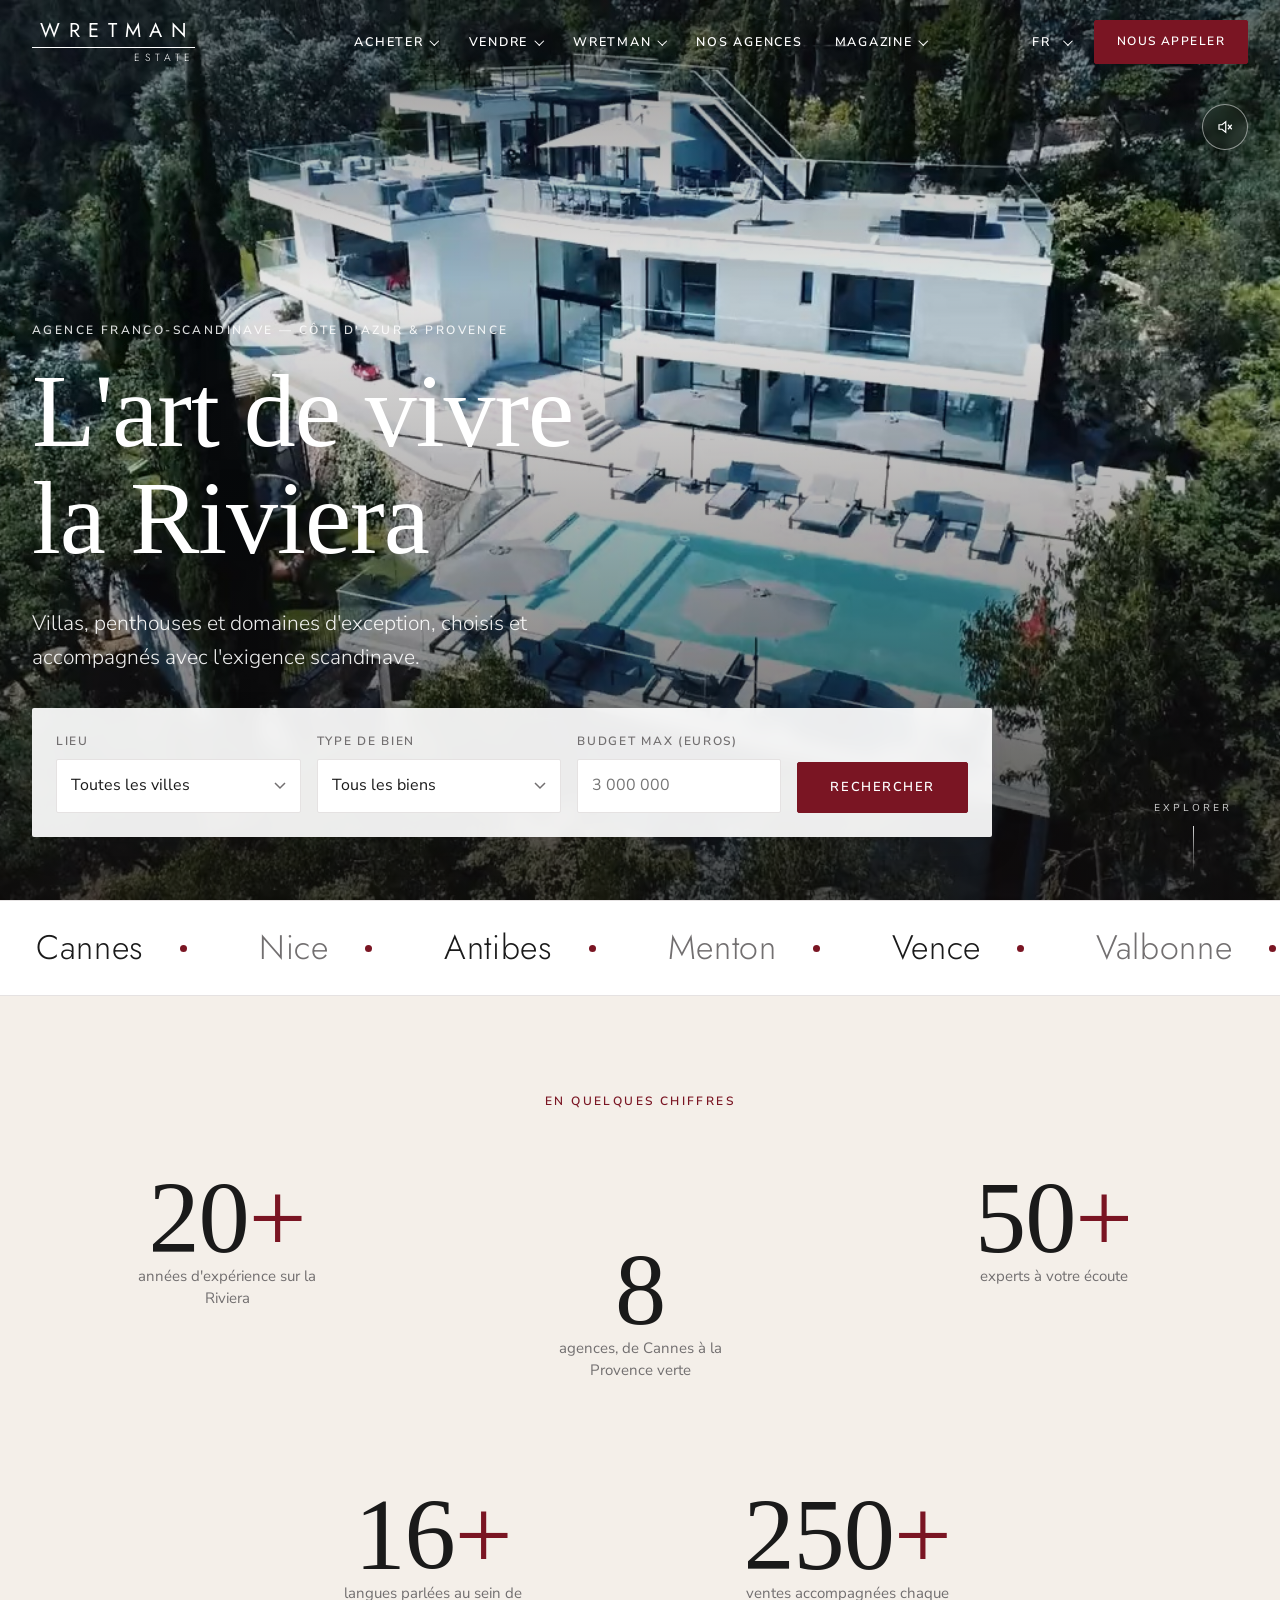
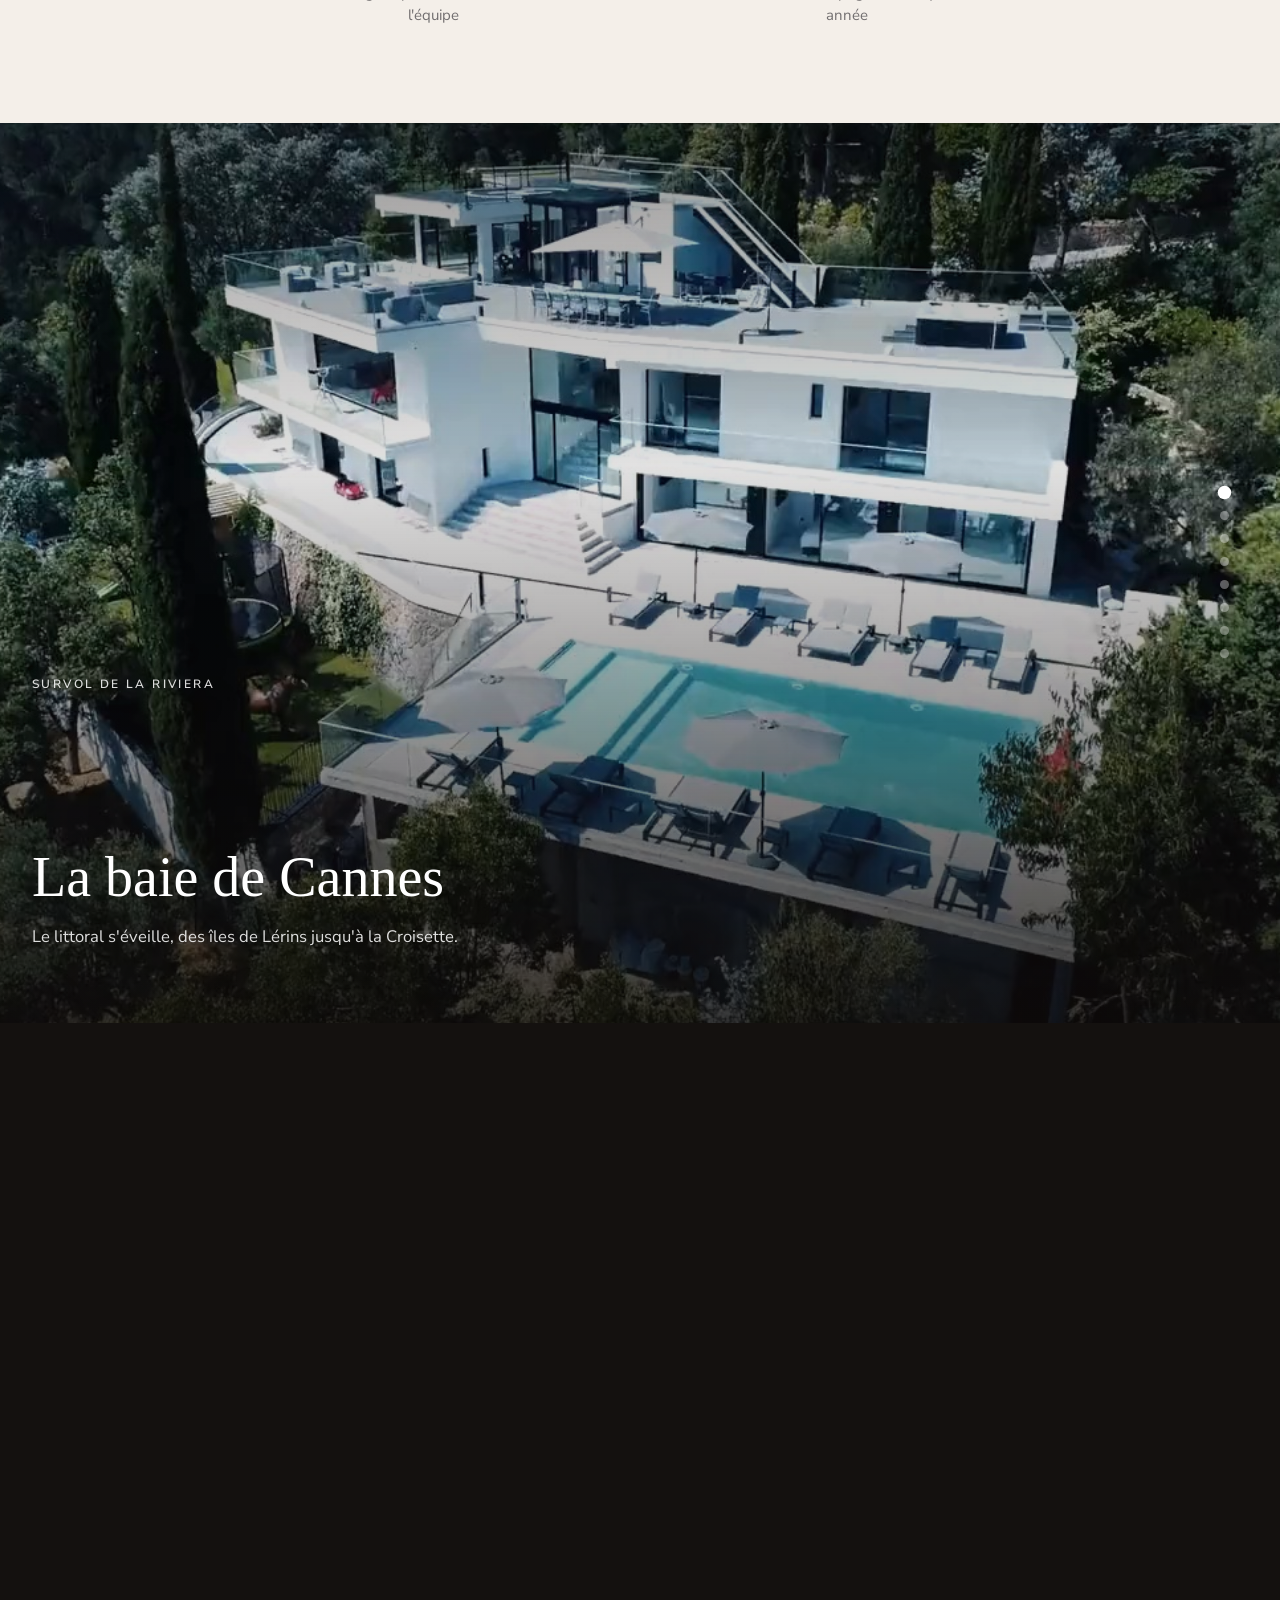
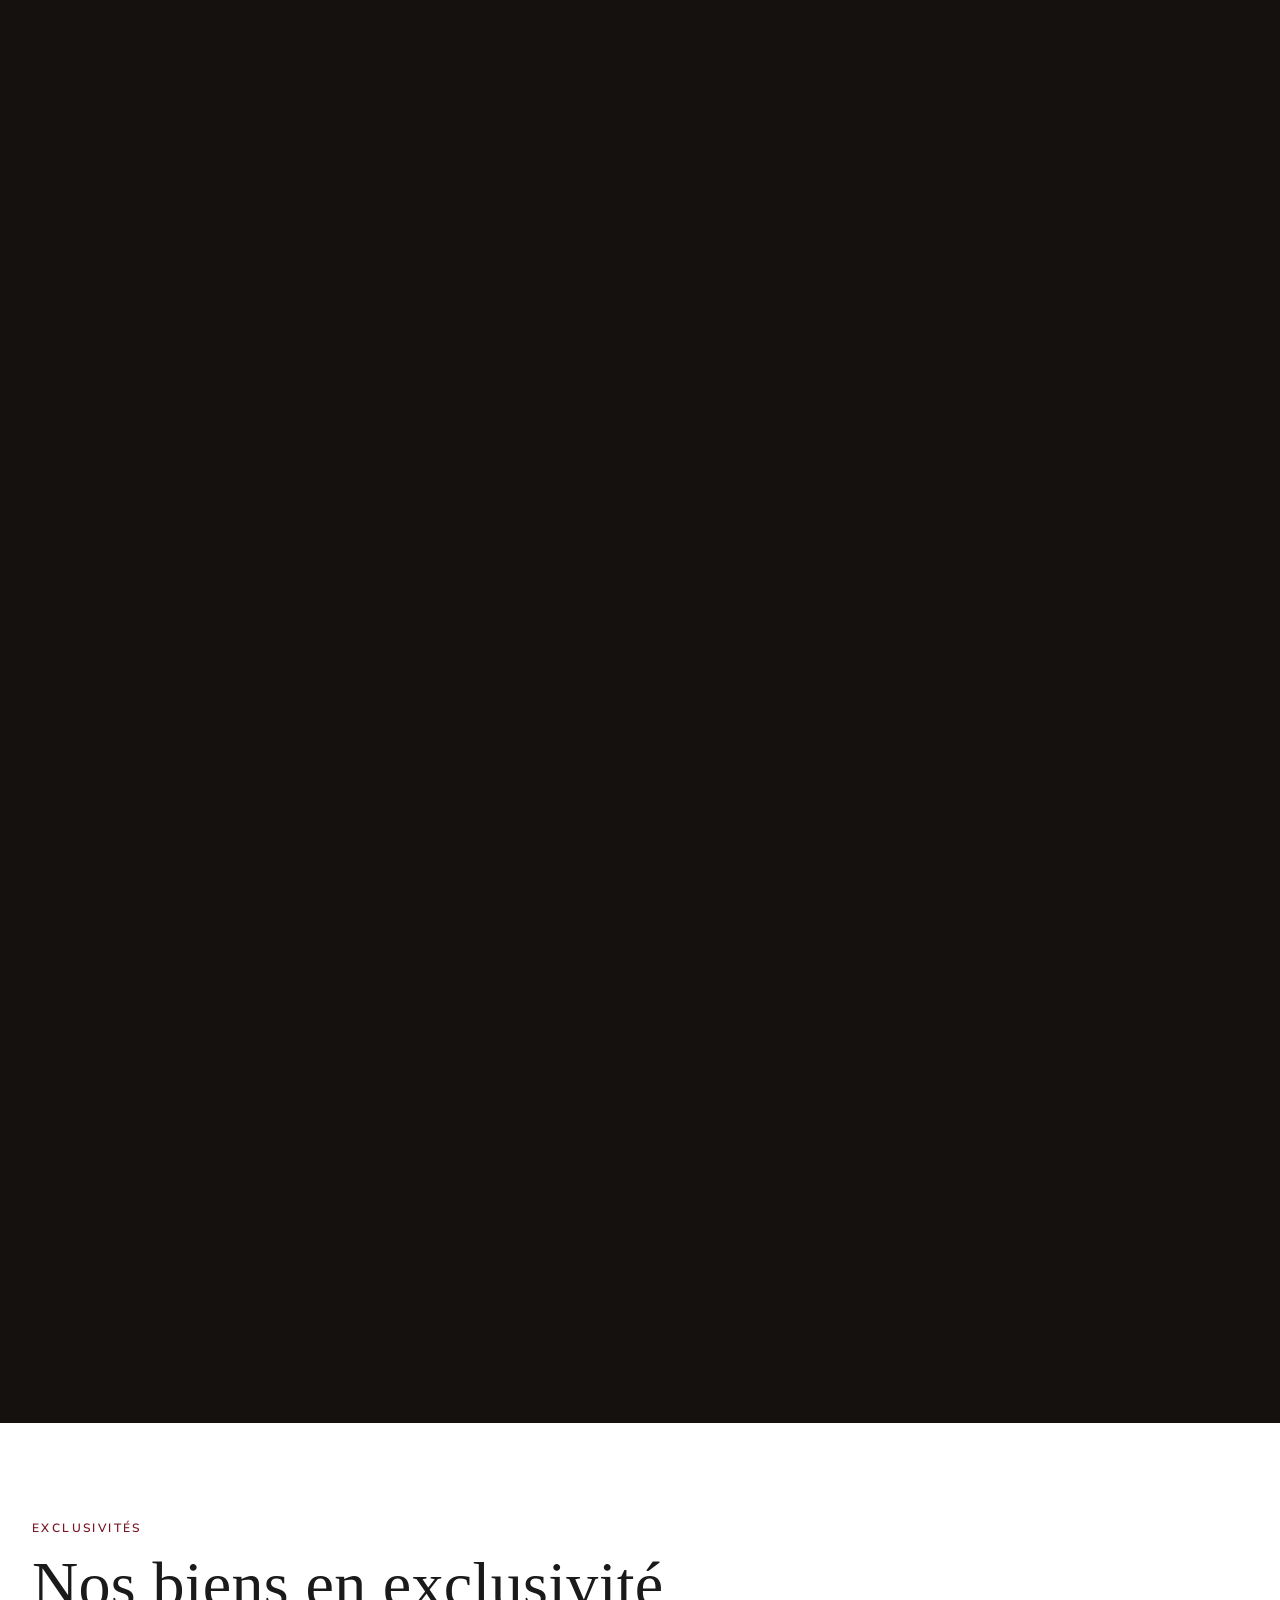
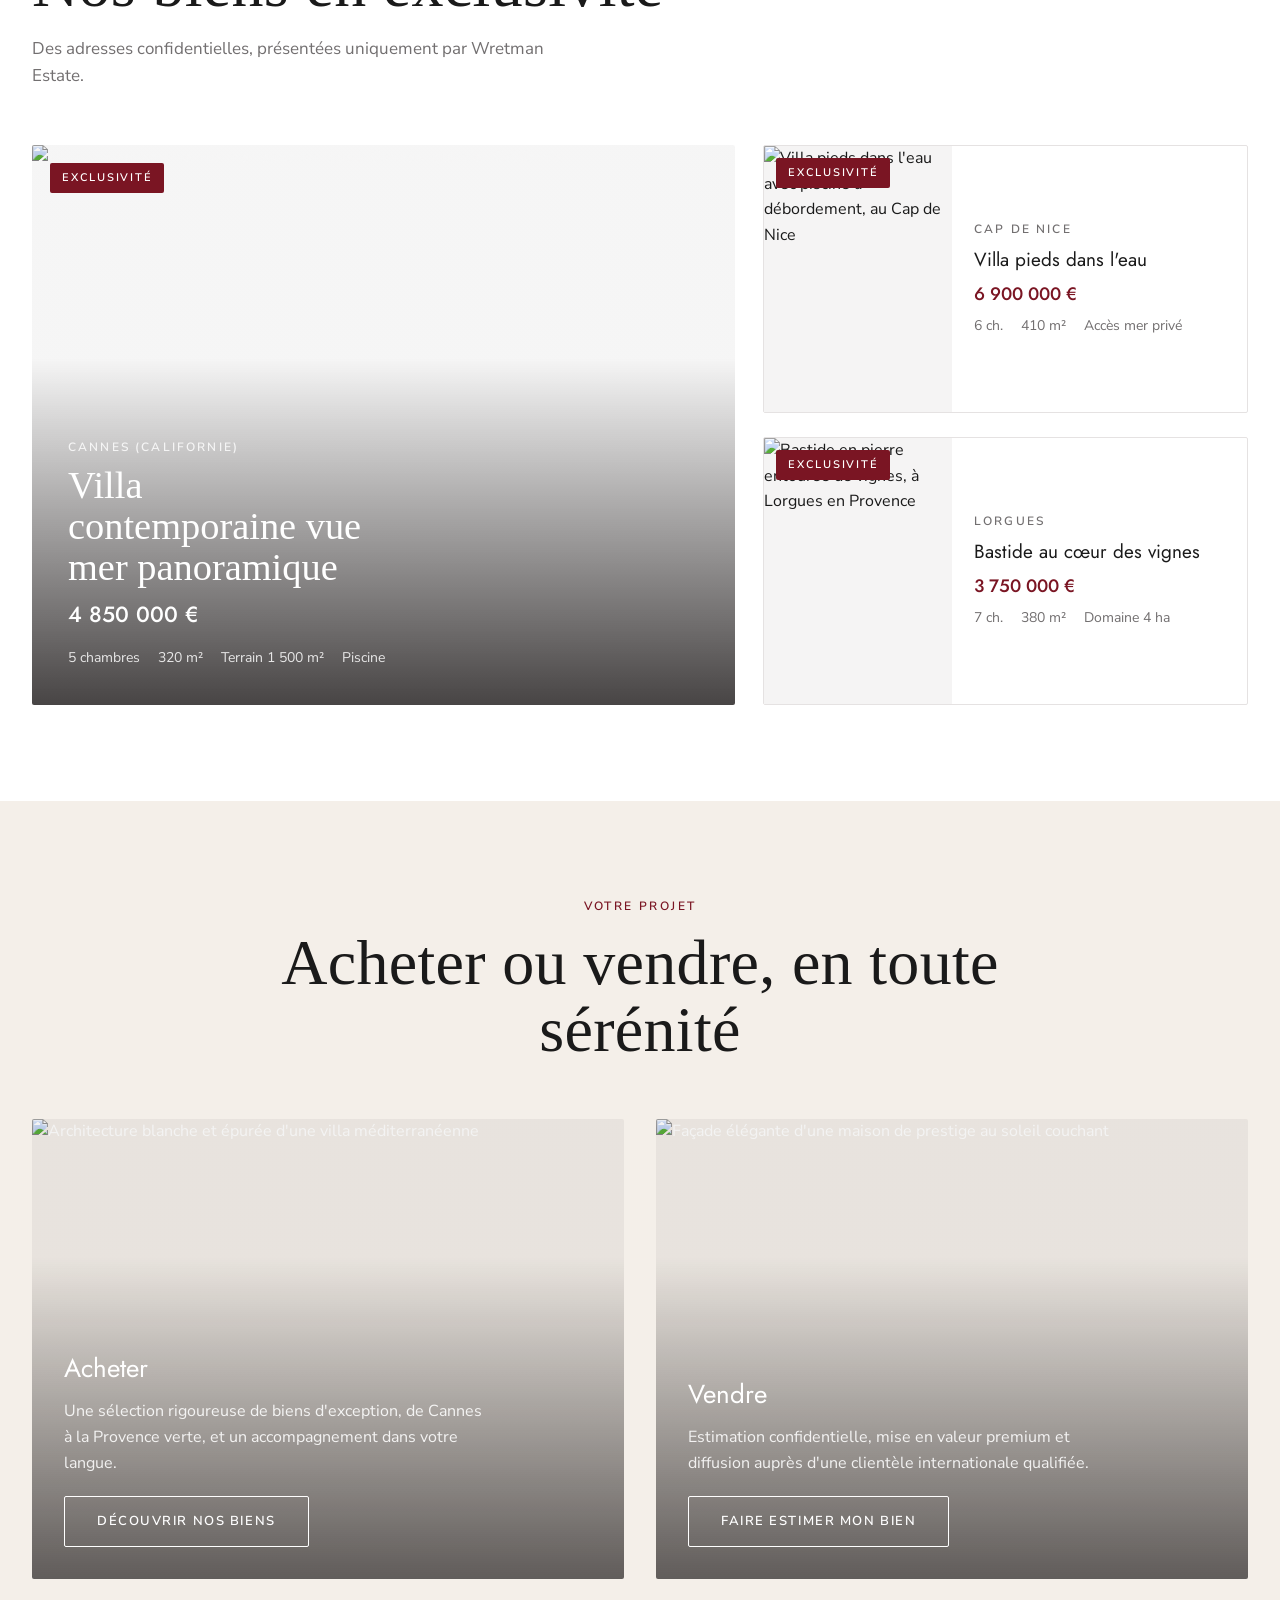
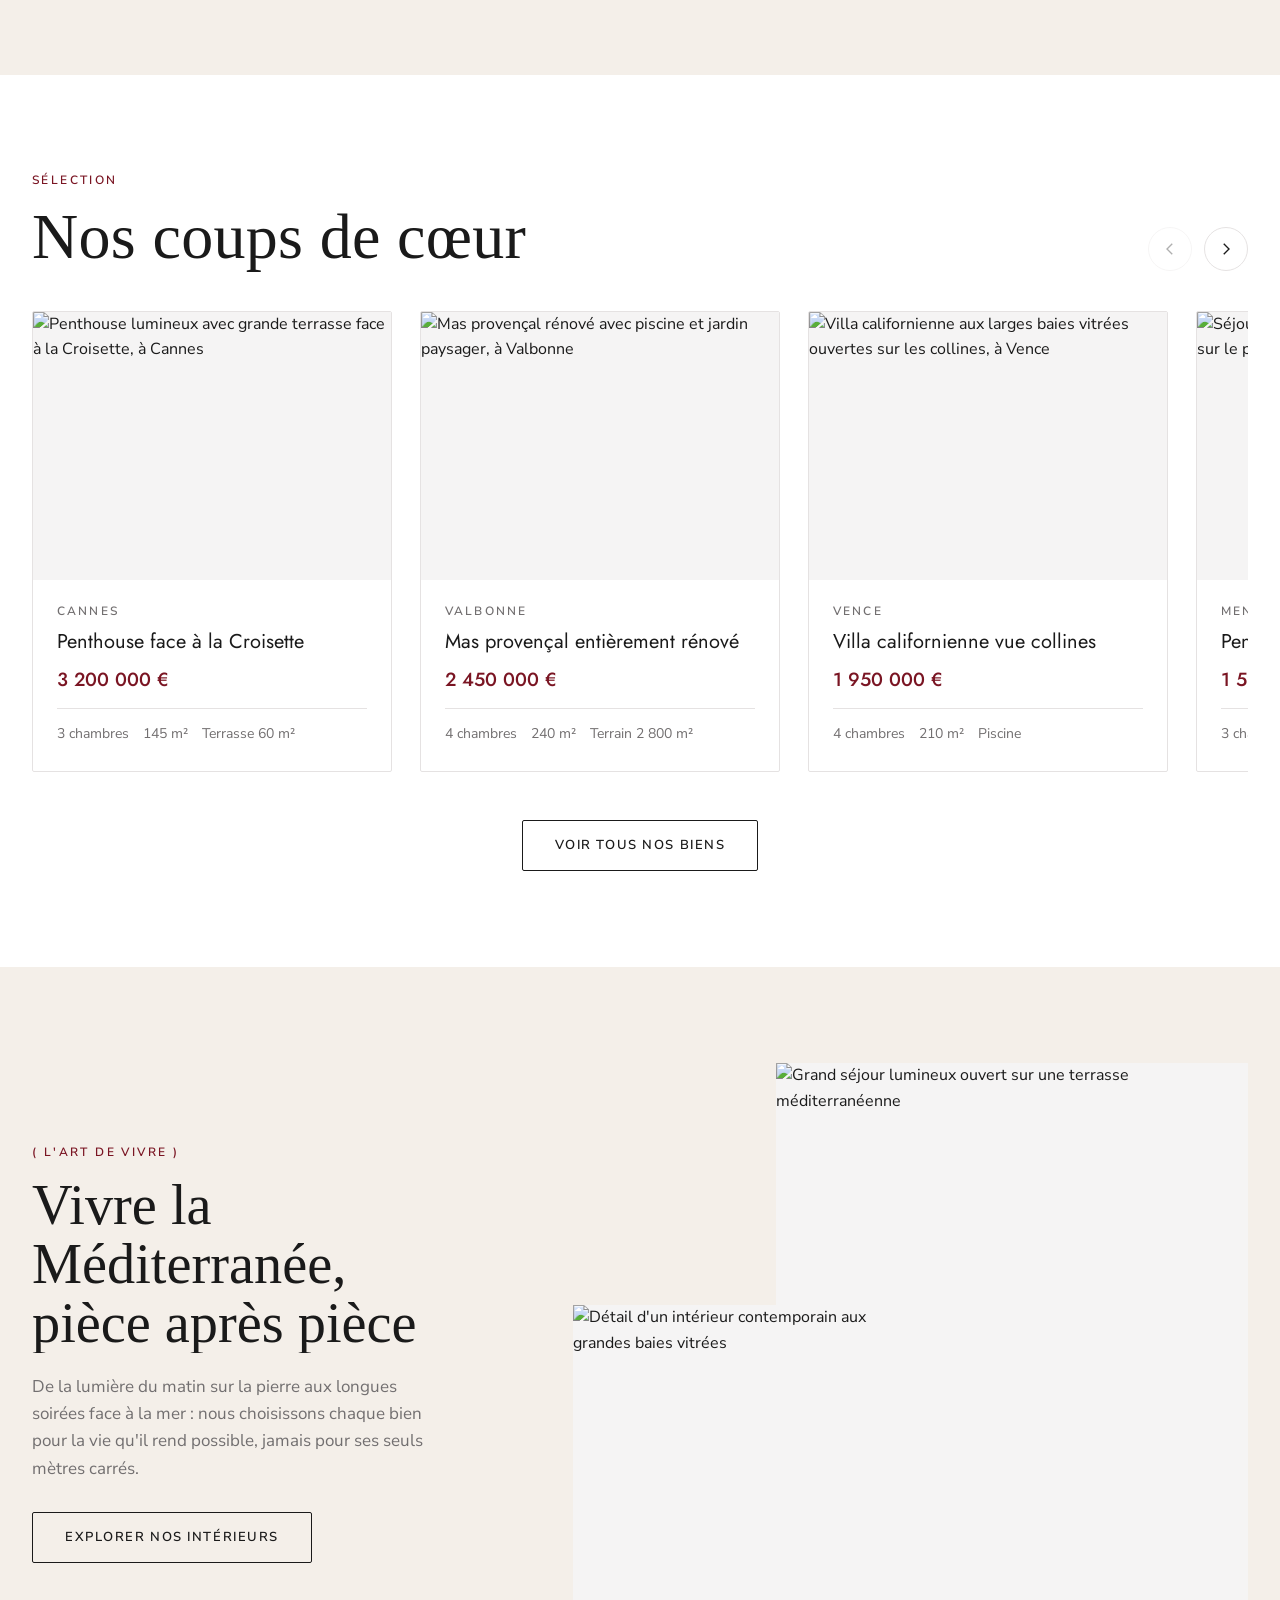
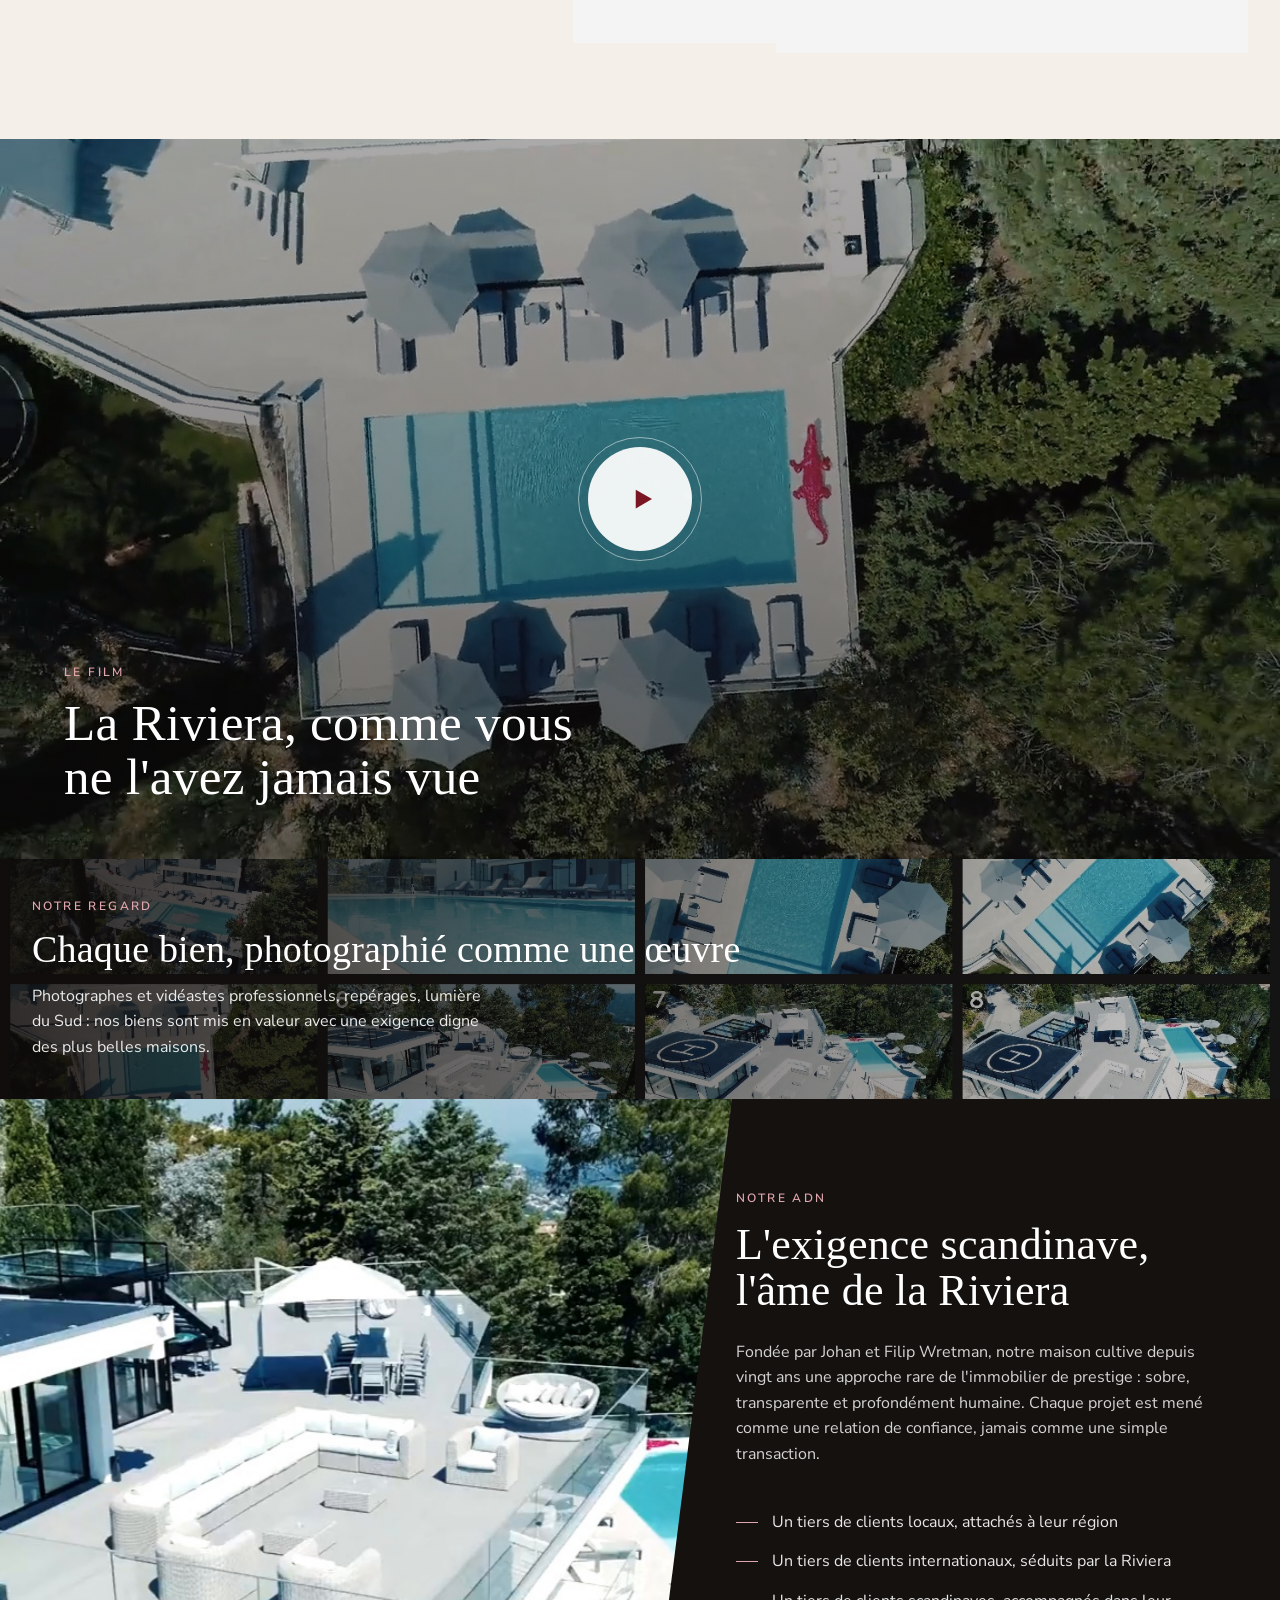
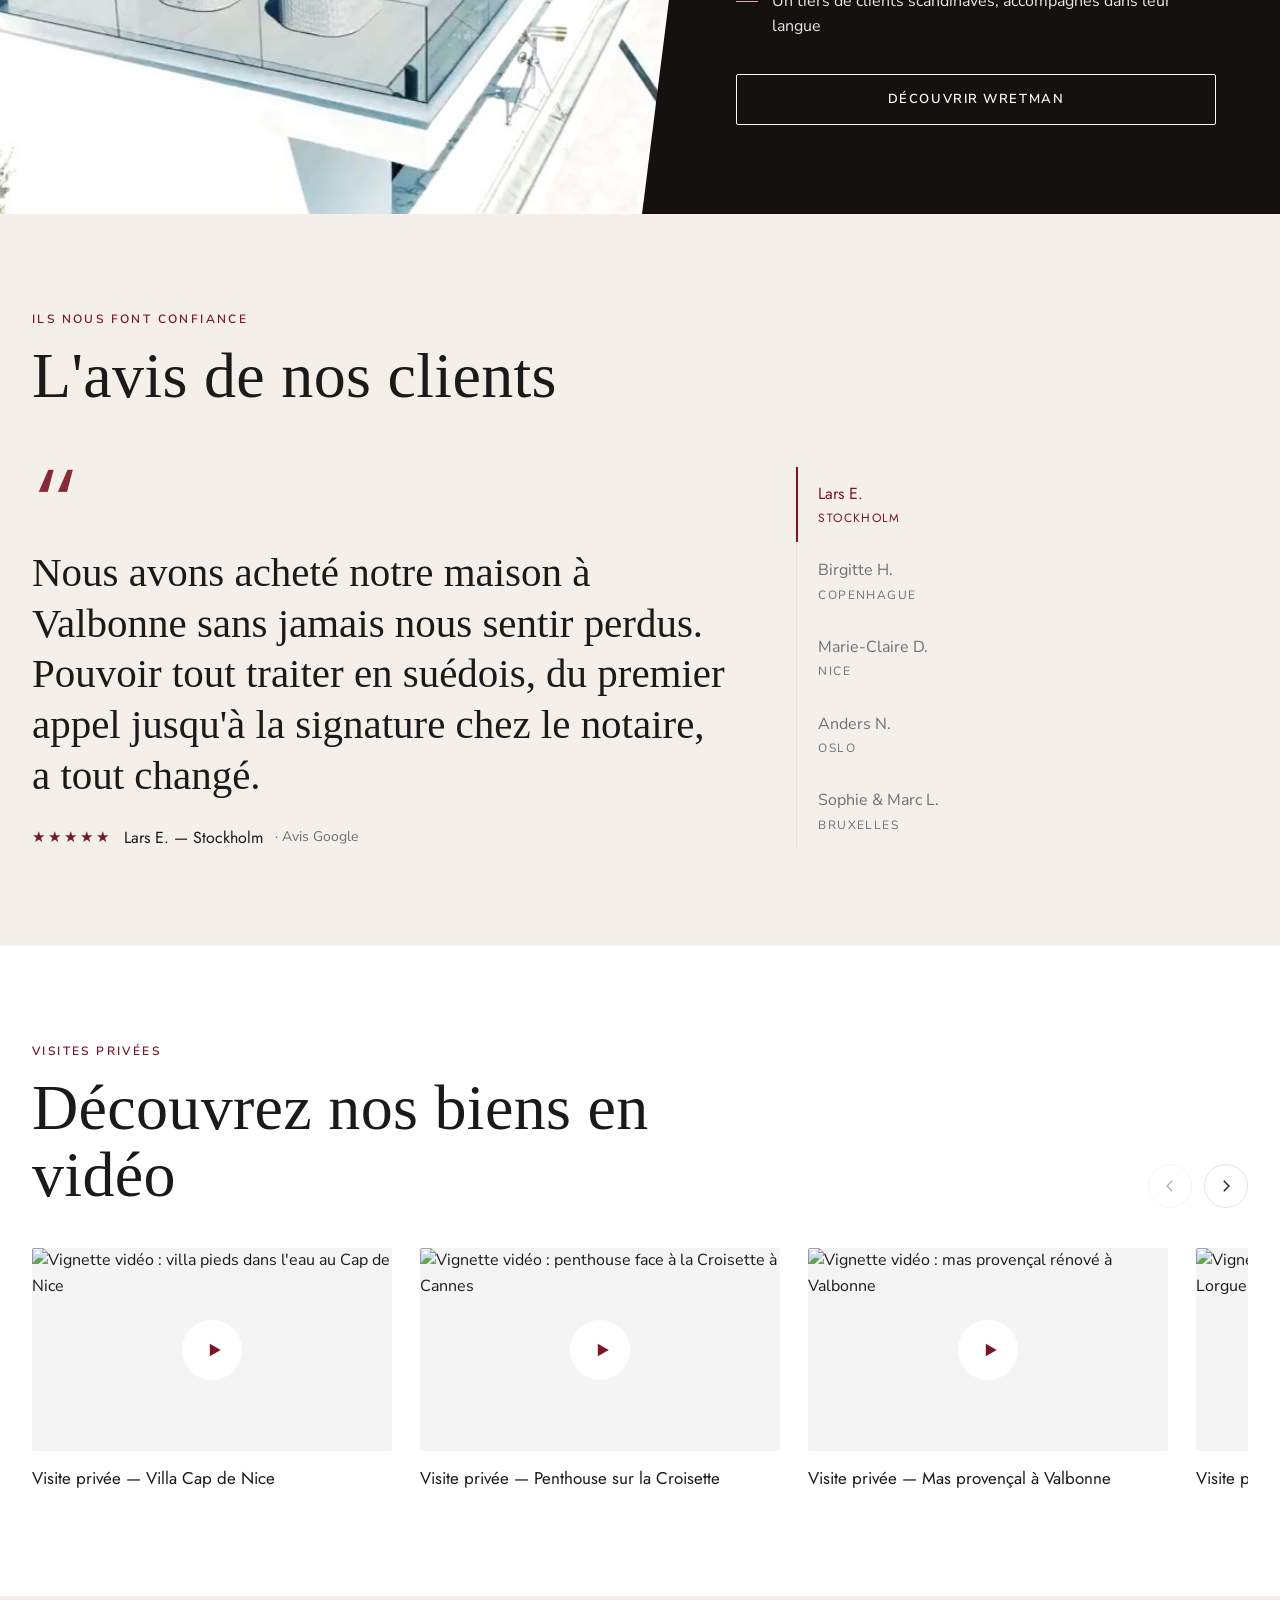
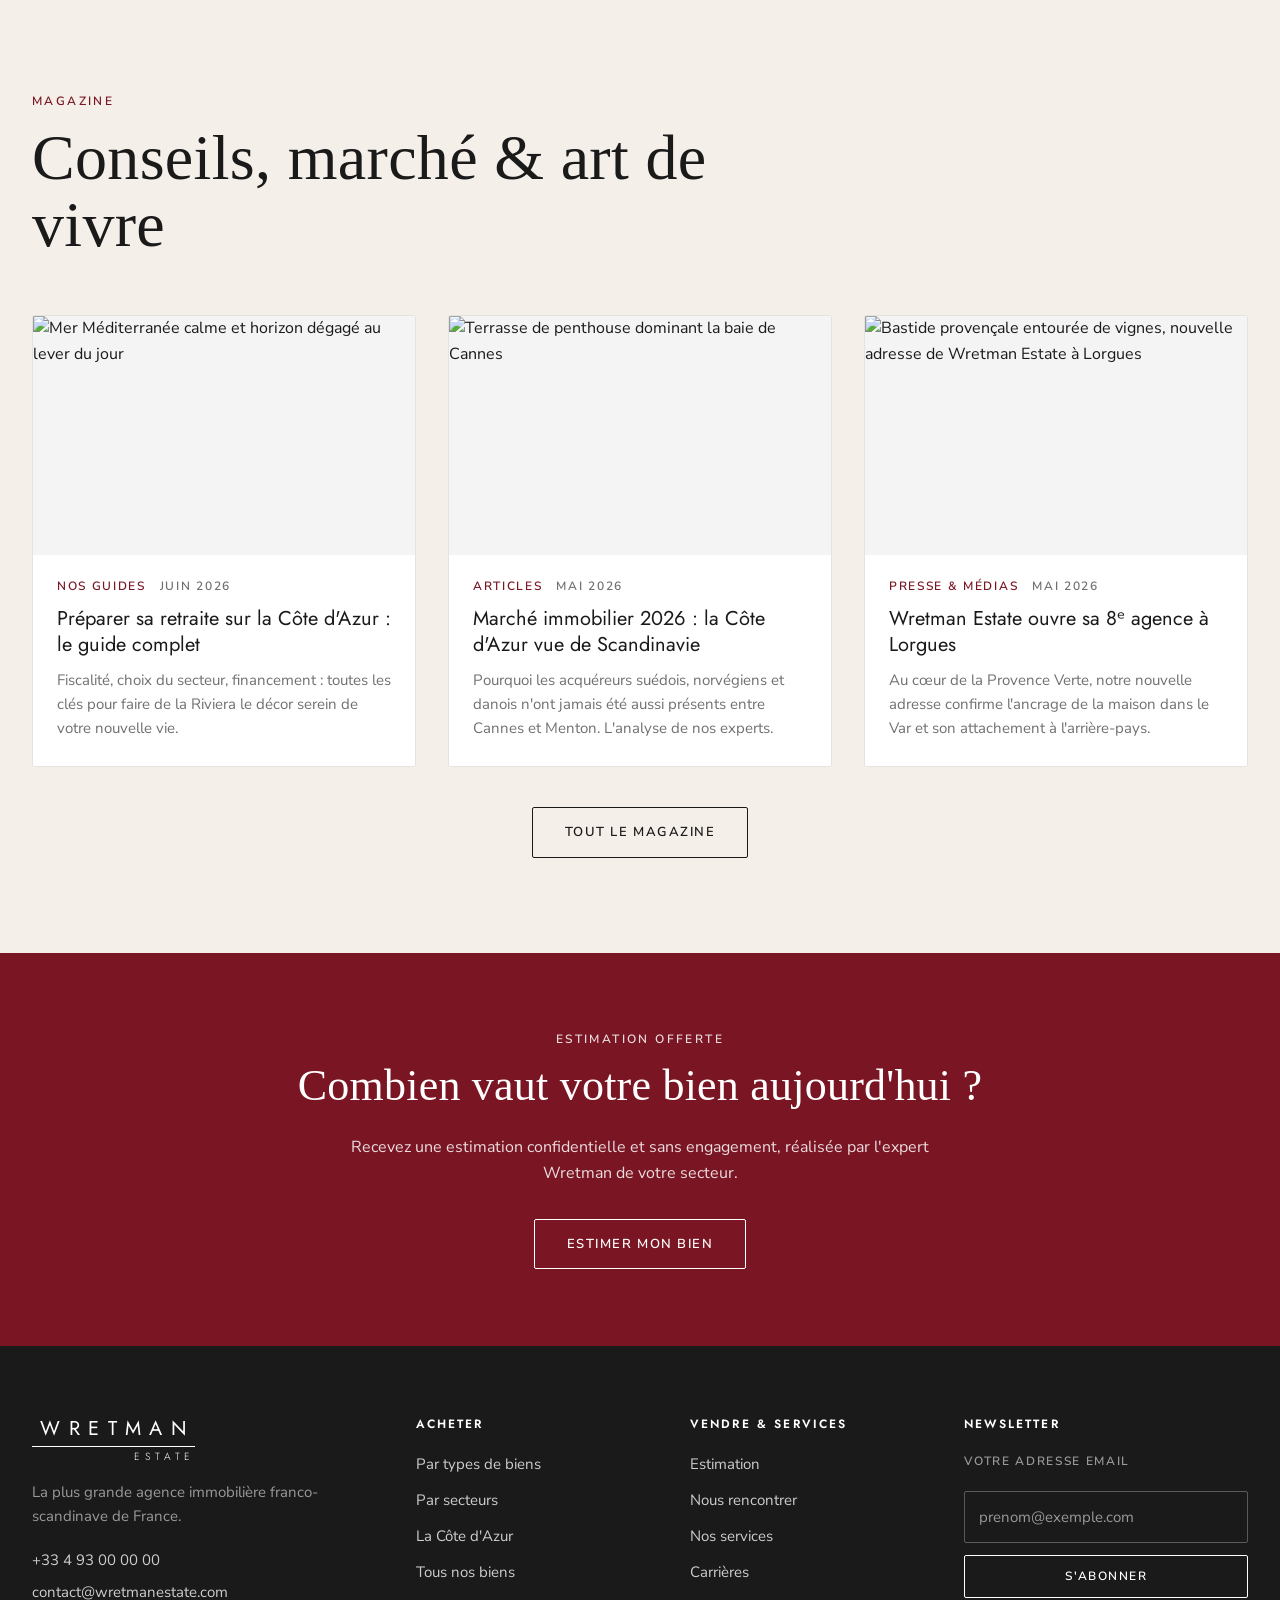
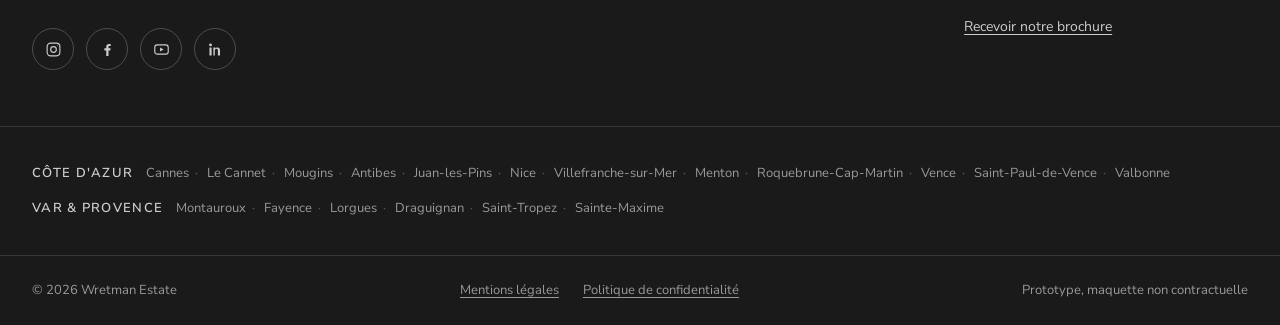
==== commit f8ee9511: "Langues (FR/EN/SV/NO/DA), Survol 8 pastilles, retrait préchargeur, fix mobile - assets/js/i18n.js : " ====
--- a/index.html
+++ b/index.html
@@ -303,7 +303,7 @@
         </div>
 
         <div class="riviera-dots" aria-hidden="true">
-          <span class="is-active"></span><span></span><span></span><span></span>
+          <span class="is-active"></span><span></span><span></span><span></span><span></span><span></span><span></span><span></span>
         </div>
 
         <div class="container riviera-overlay">
@@ -311,20 +311,36 @@
           <h2 id="riviera-title" class="sr-only">Survol de la Riviera</h2>
           <div class="riviera-caption">
             <div class="riviera-step is-active">
-              <h2>De Menton à Saint-Tropez</h2>
-              <p>Vingt kilomètres de littoral parmi les plus convoités au monde, où chaque crique cache une adresse d'exception.</p>
+              <h2>La baie de Cannes</h2>
+              <p>Le littoral s'éveille, des îles de Lérins jusqu'à la Croisette.</p>
             </div>
             <div class="riviera-step">
-              <h2>Cannes, face à la Croisette</h2>
-              <p>Penthouses et villas contemporaines, les pieds dans la lumière, le regard posé sur la grande bleue.</p>
+              <h2>Le littoral azuréen</h2>
+              <p>Vingt kilomètres parmi les côtes les plus convoitées au monde.</p>
             </div>
             <div class="riviera-step">
-              <h2>L'arrière-pays &amp; la Provence</h2>
-              <p>Mas en pierre, bastides au cœur des vignes : l'autre visage du Sud, plus secret, tout aussi recherché.</p>
+              <h2>Les collines &amp; l'Estérel</h2>
+              <p>Là où la Méditerranée rencontre les reliefs rouges de l'arrière-pays.</p>
+            </div>
+            <div class="riviera-step">
+              <h2>Villas &amp; pinèdes</h2>
+              <p>Des adresses confidentielles, posées au-dessus de la baie.</p>
+            </div>
+            <div class="riviera-step">
+              <h2>L'art de vivre méditerranéen</h2>
+              <p>Toits de tuiles, oliviers et jardins en restanques.</p>
+            </div>
+            <div class="riviera-step">
+              <h2>Piscines à débordement</h2>
+              <p>Le bleu de l'eau se fond dans celui de la grande bleue.</p>
+            </div>
+            <div class="riviera-step">
+              <h2>Front de mer</h2>
+              <p>Les pieds dans l'eau, l'horizon pour seul voisin.</p>
             </div>
             <div class="riviera-step">
               <h2>Votre adresse vous attend</h2>
-              <p>Nos experts connaissent chaque quartier, chaque micro-marché. Laissez-nous vous y conduire.</p>
+              <p>Nos experts connaissent chaque quartier. Laissez-nous vous y conduire.</p>
             </div>
           </div>
         </div>
@@ -923,5 +939,6 @@
 <script src="assets/js/main.js" defer></script>
 <script src="assets/js/home-v2.js" defer></script>
 <script src="assets/js/wretman-feed.js" defer></script>
+<script src="assets/js/i18n.js" defer></script>
 </body>
 </html>
--- a/assets/css/main.css
+++ b/assets/css/main.css
@@ -1828,47 +1828,13 @@
 .modal-alt { margin-top: 14px; text-align: center; font-size: 14px; }
 .modal-alt a { color: var(--c-bordeaux); text-decoration: underline; text-underline-offset: 3px; }
 
-/* ------------------------------------------------------------
-   27. PRÉLOADER + TRANSITION DE PAGE
-   Voile plein écran injecté en JS sur toutes les pages.
-   Au chargement : couvre puis se retire vers le haut (préloader).
-   À la navigation interne : redescend pour couvrir avant de naviguer.
-   ------------------------------------------------------------ */
-.page-veil {
-  position: fixed;
-  inset: 0;
-  z-index: 2000;
-  background: var(--c-bordeaux);
-  display: flex;
-  align-items: center;
-  justify-content: center;
-  transform: translateY(0);
-  transition: transform 0.8s cubic-bezier(0.76, 0, 0.24, 1);
-  will-change: transform;
-}
-.page-veil .logo { color: var(--c-white); font-size: 34px; }
-@media (min-width: 768px) { .page-veil .logo { font-size: 44px; } }
-.page-veil .logo-name {
-  opacity: 0;
-  transform: translateY(14px);
-  animation: veilLogoIn 0.9s var(--t-med, 0.3s) forwards;
-  animation-timing-function: cubic-bezier(0.22, 1, 0.36, 1);
-}
-.page-veil .logo-estate {
-  opacity: 0;
-  transform: translateY(14px);
-  animation: veilLogoIn 0.9s forwards;
-  animation-delay: 0.12s;
-  animation-timing-function: cubic-bezier(0.22, 1, 0.36, 1);
-}
-@keyframes veilLogoIn { to { opacity: 1; transform: none; } }
-
-.page-veil--hidden {
-  transform: translateY(-100%);
-  pointer-events: none;
-}
-
-@media (prefers-reduced-motion: reduce) {
-  .page-veil { transition: none; }
-  .page-veil .logo-name, .page-veil .logo-estate { animation: none; opacity: 1; transform: none; }
-}
+
+/* ------------------------------------------------------------
+   27. Mobile : empêche l'expansion du viewport causée par le
+   panneau de nav hors-écran (position:fixed translateX(100%)).
+   Réservé au mobile/tablette — le pin sticky du "Survol" n'existe
+   qu'en desktop (>=1024px), donc aucun risque pour le sticky.
+   ------------------------------------------------------------ */
+@media (max-width: 1023px) {
+  html, body { overflow-x: hidden; }
+}
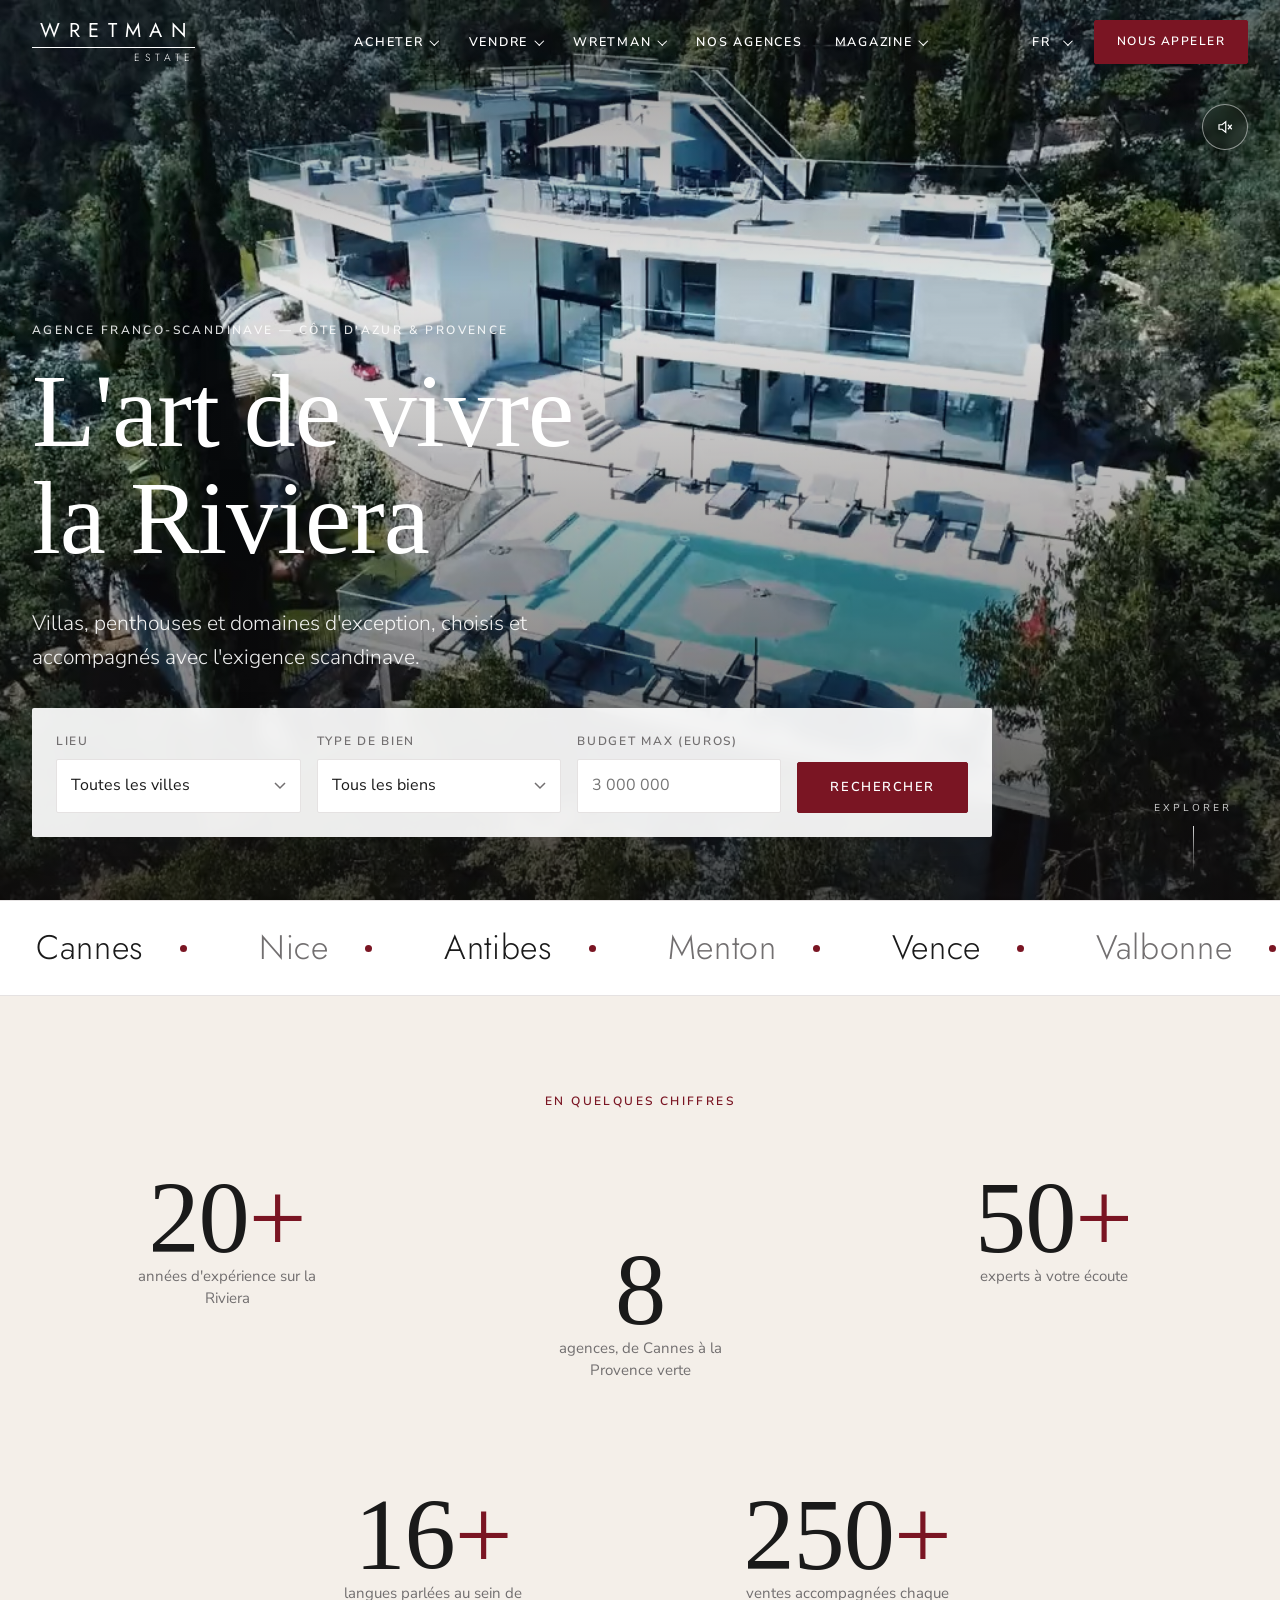
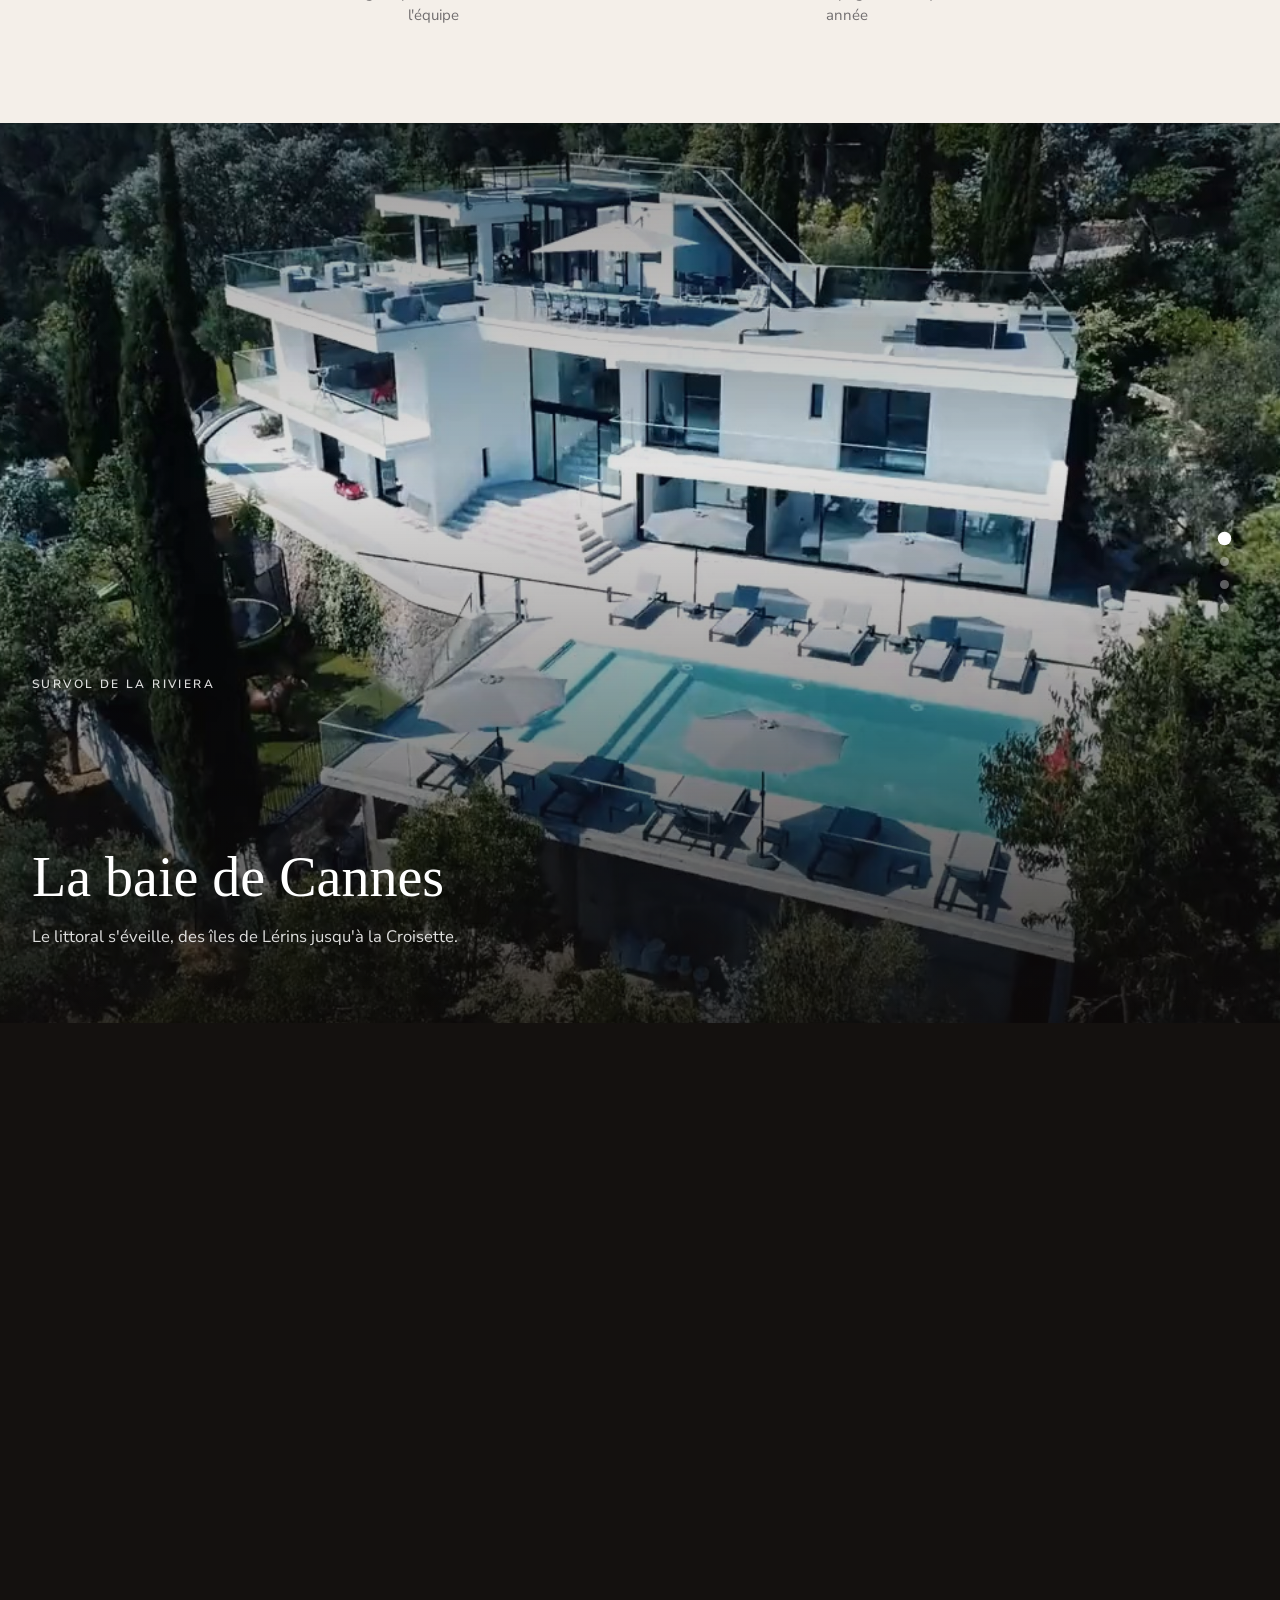
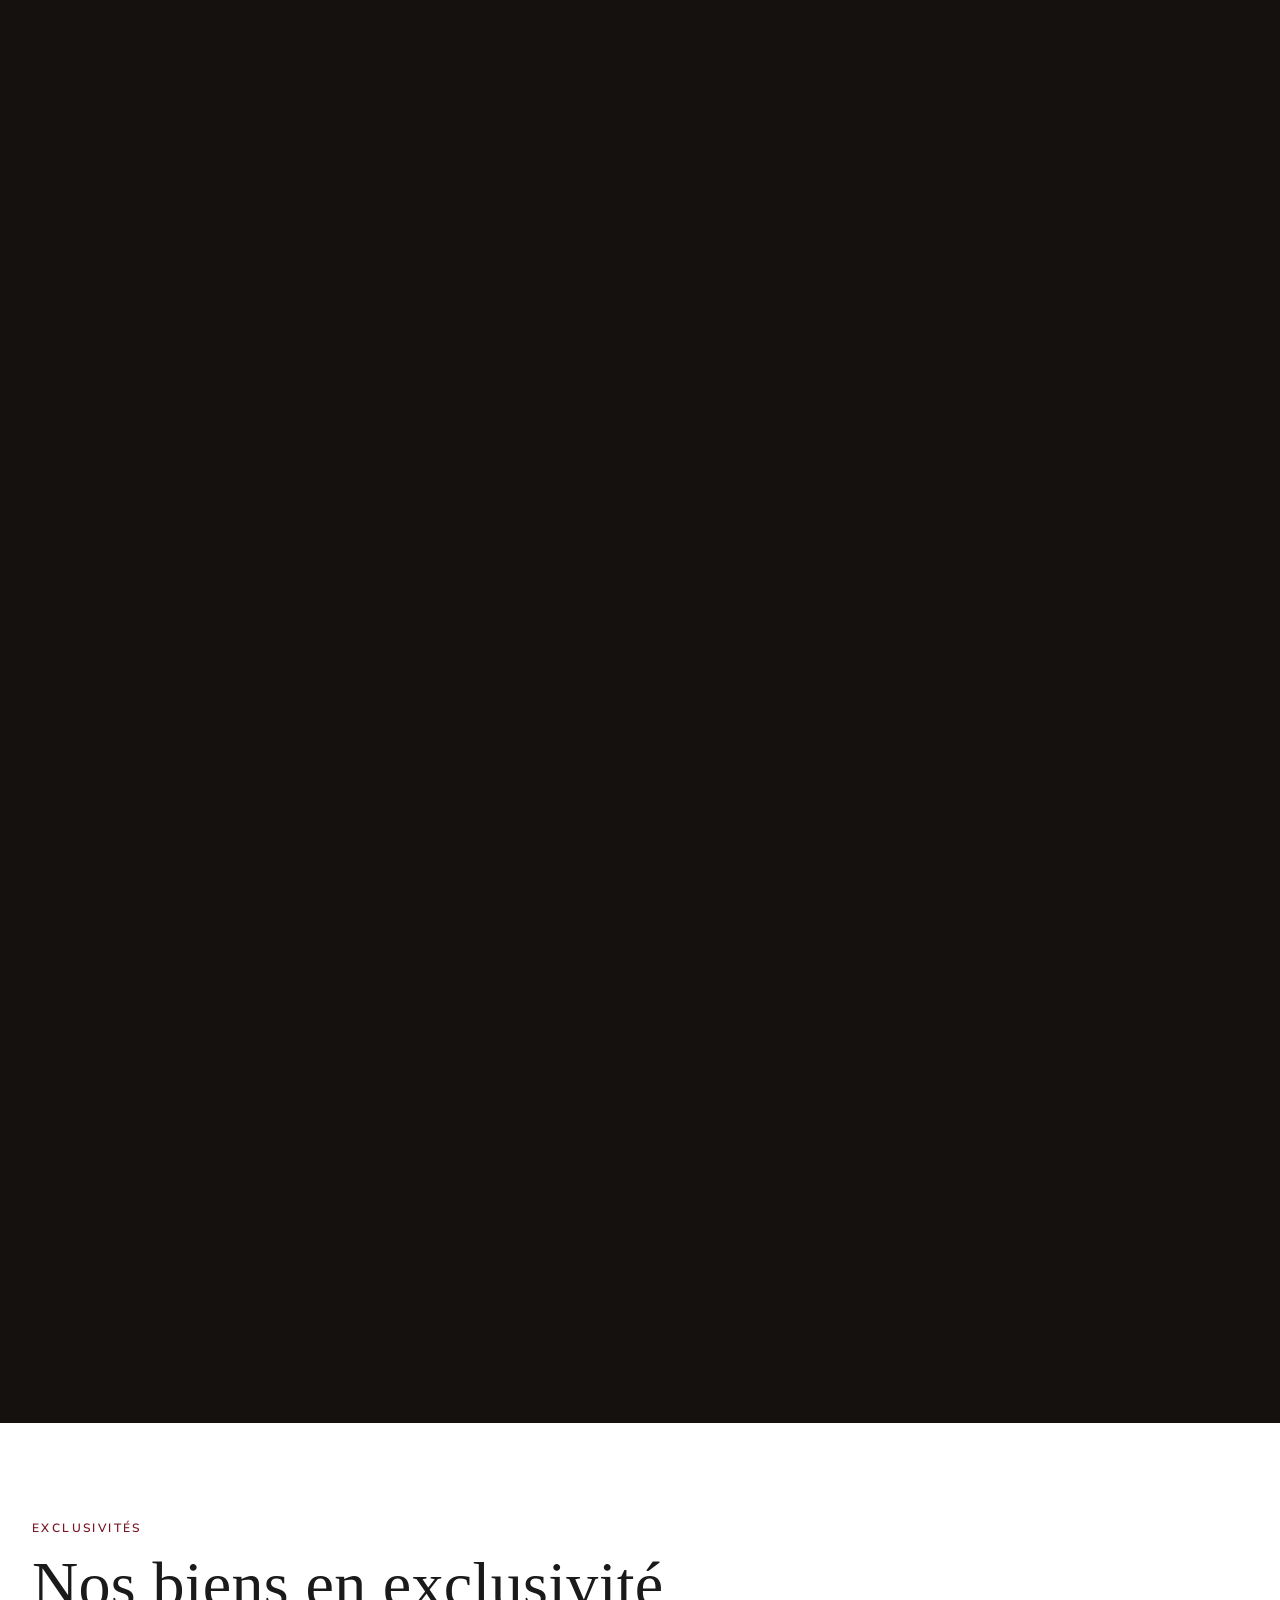
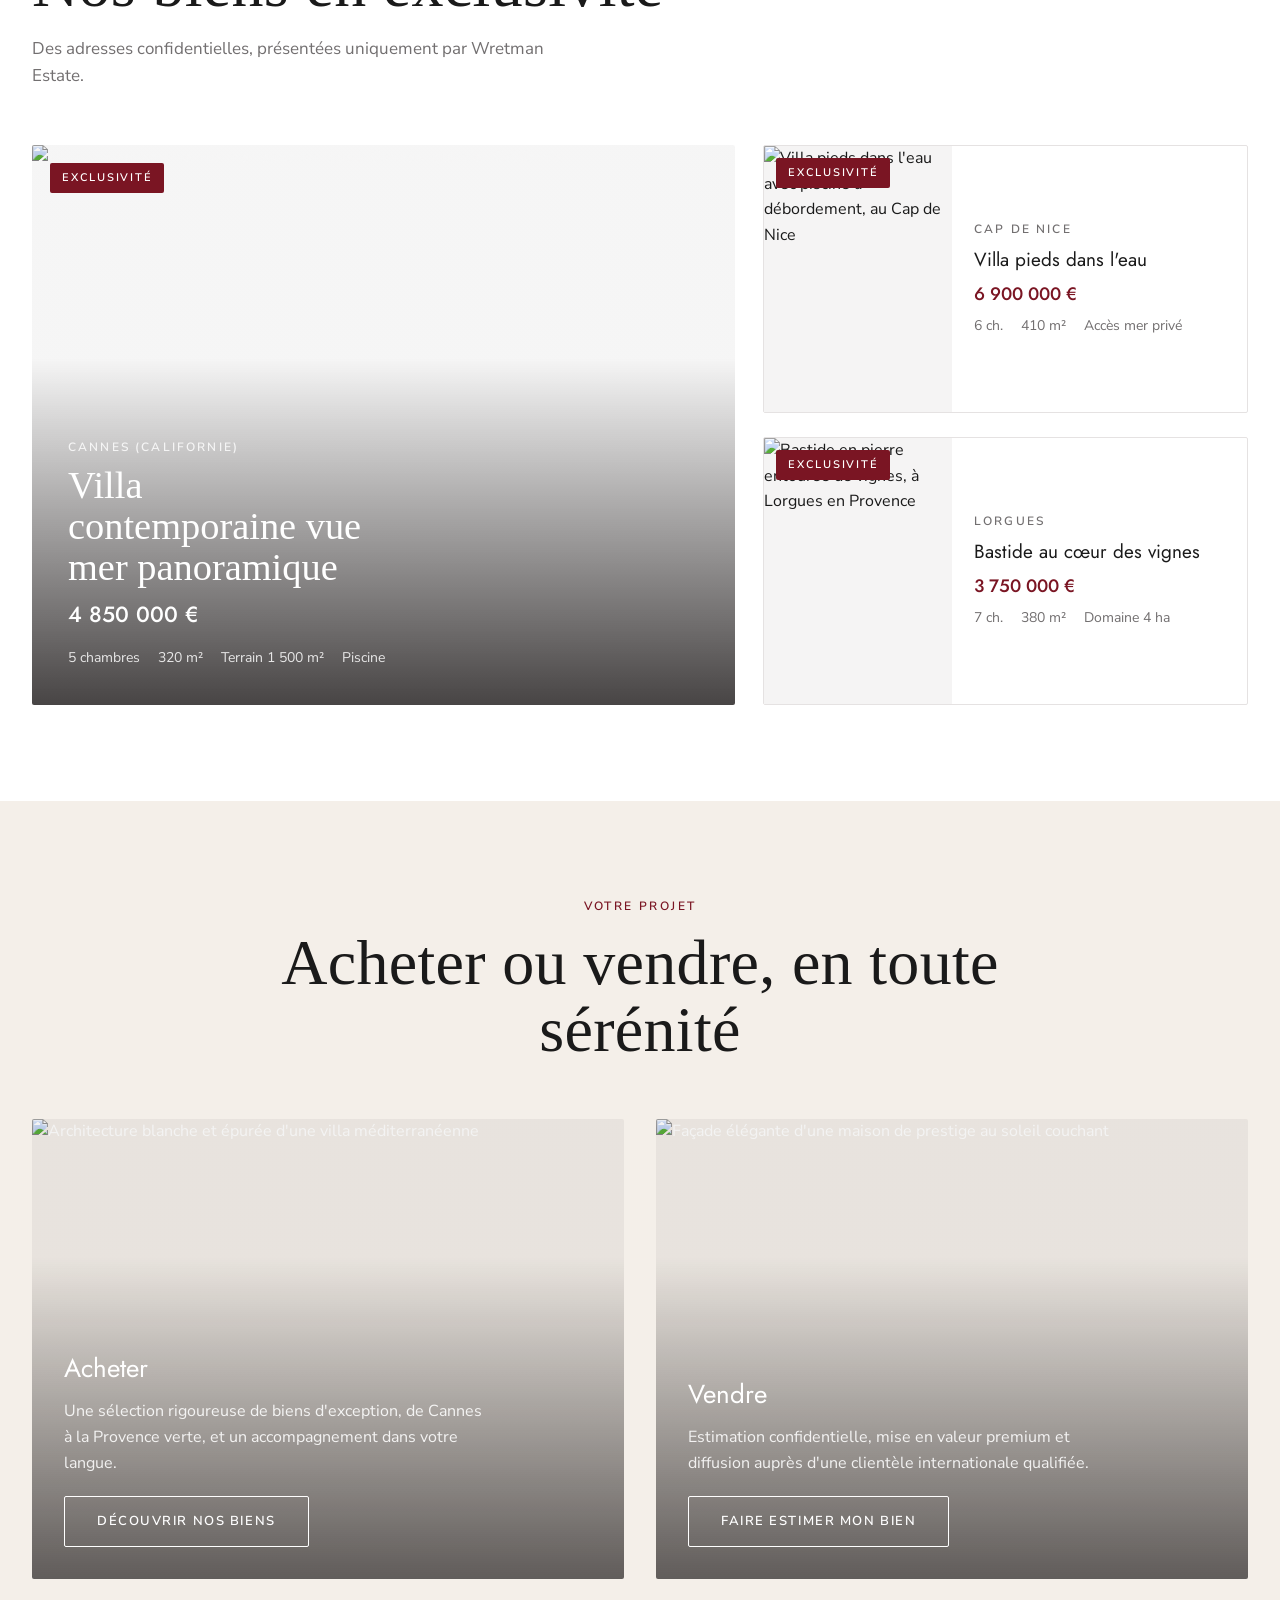
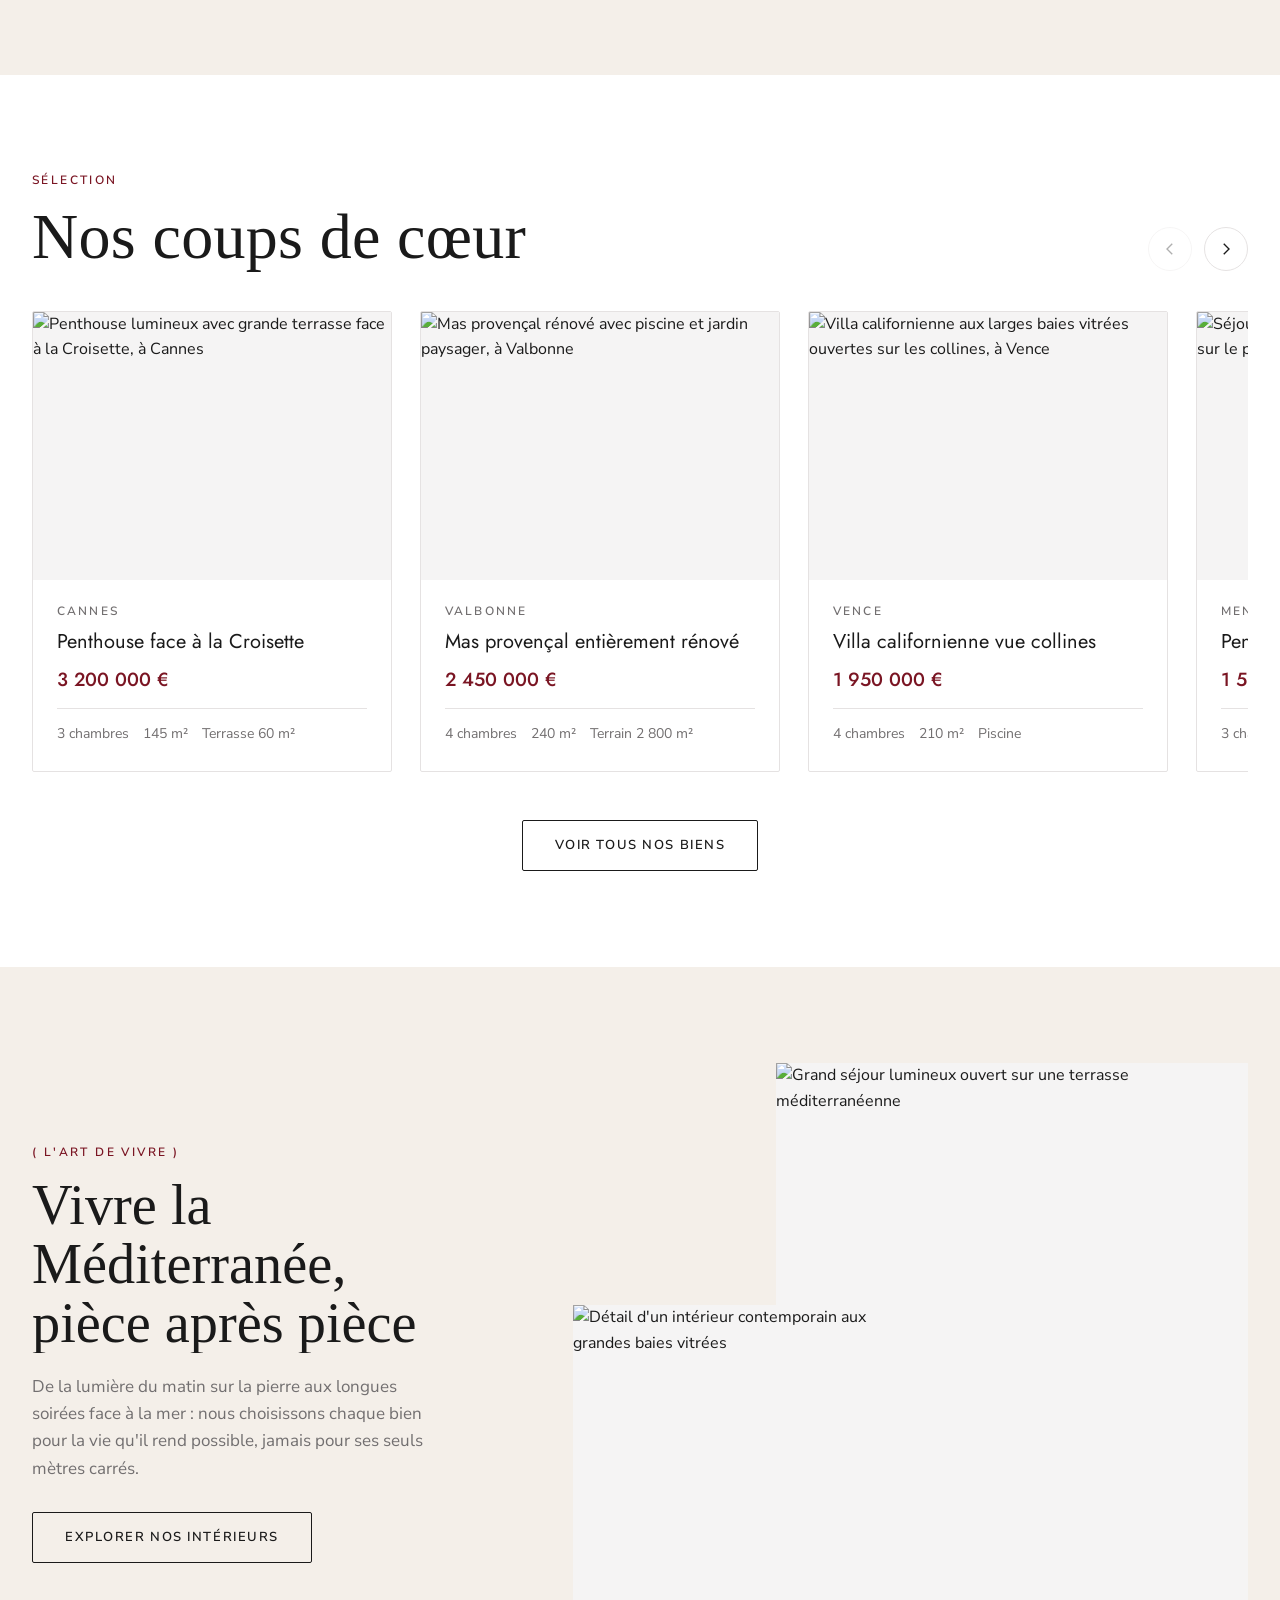
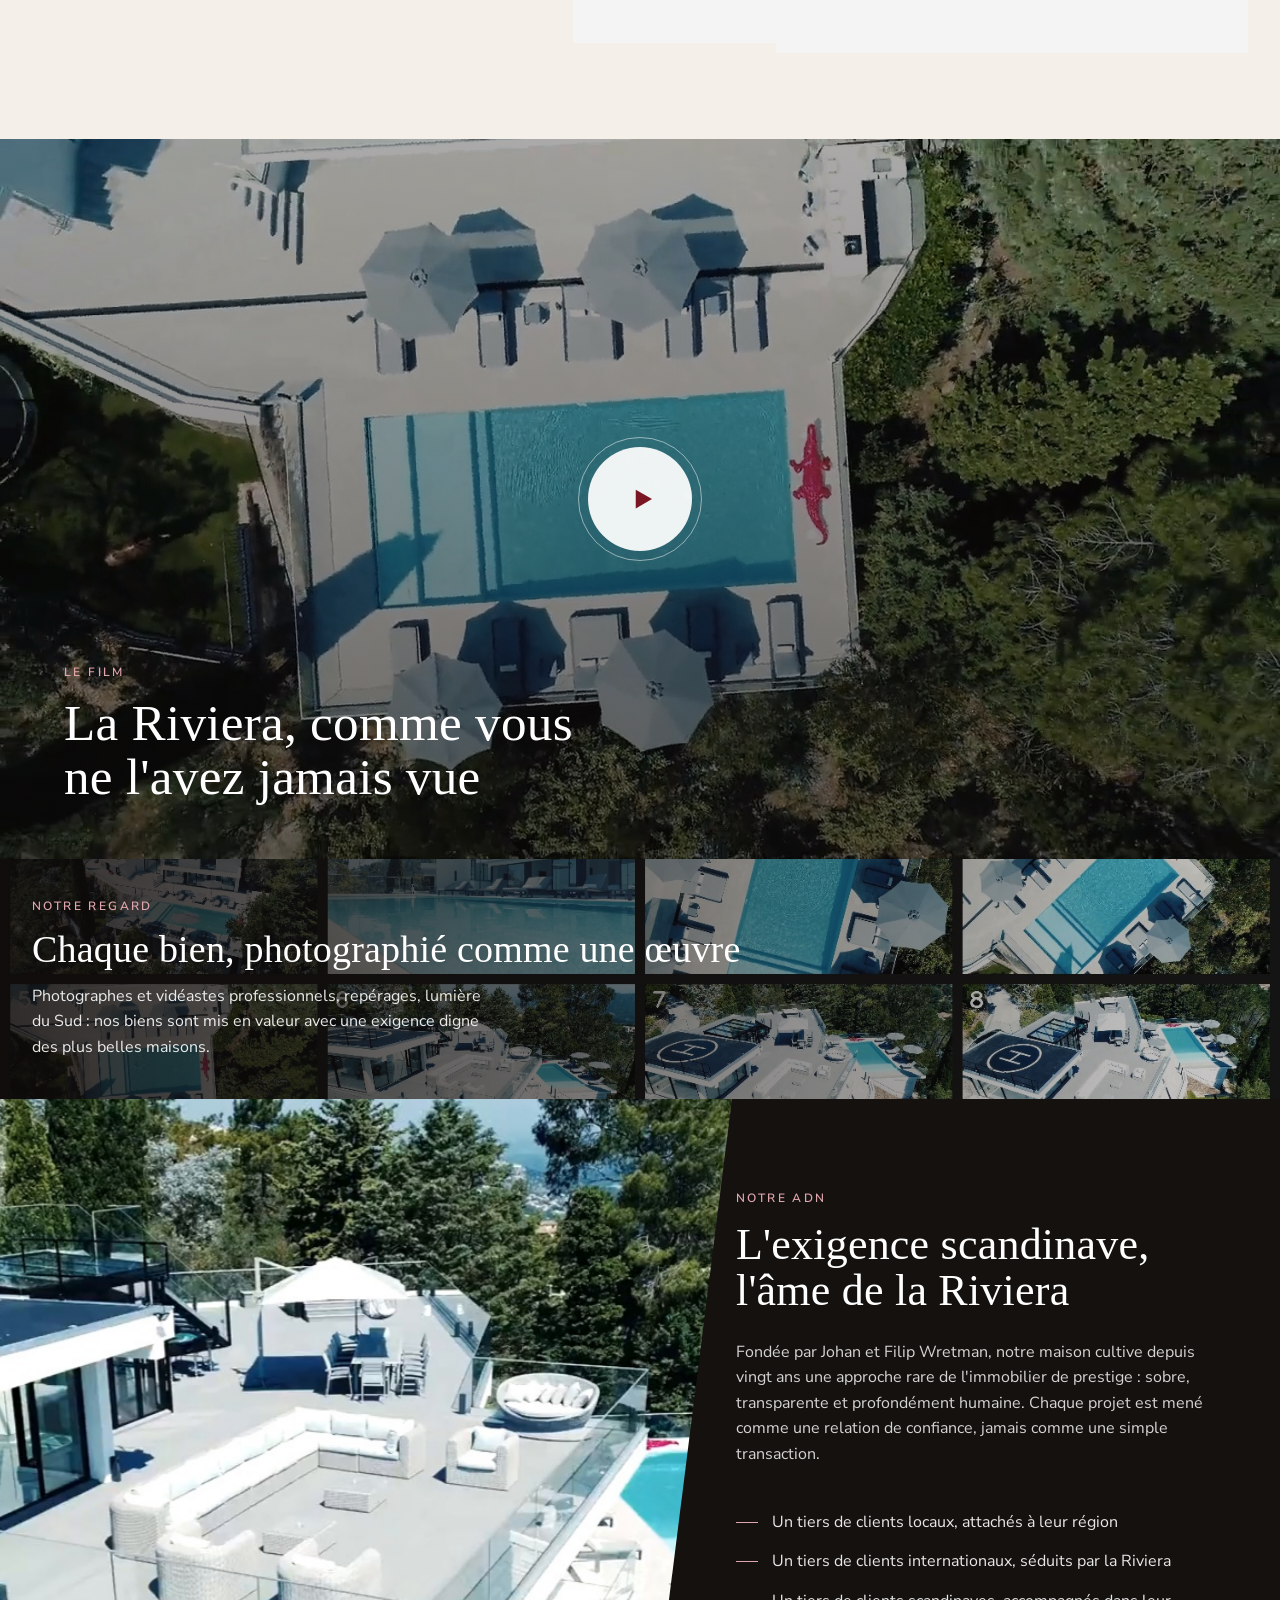
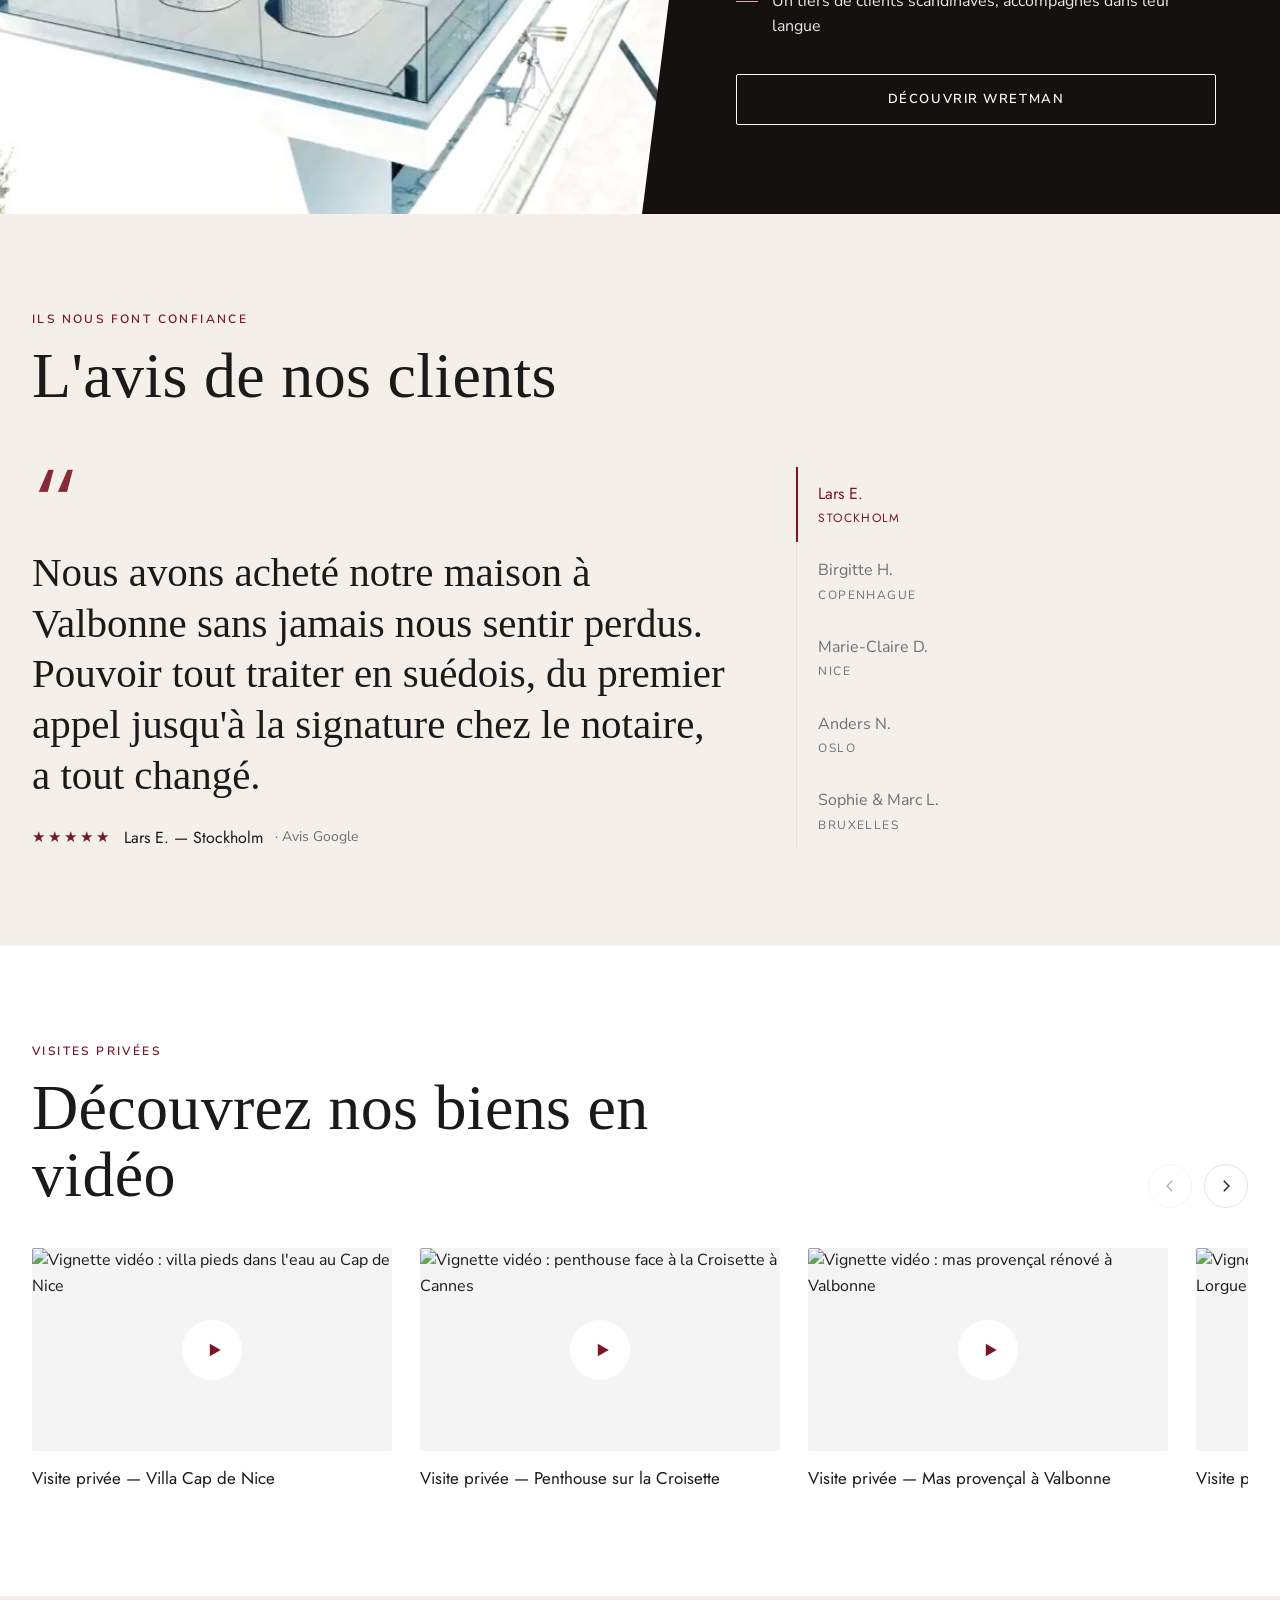
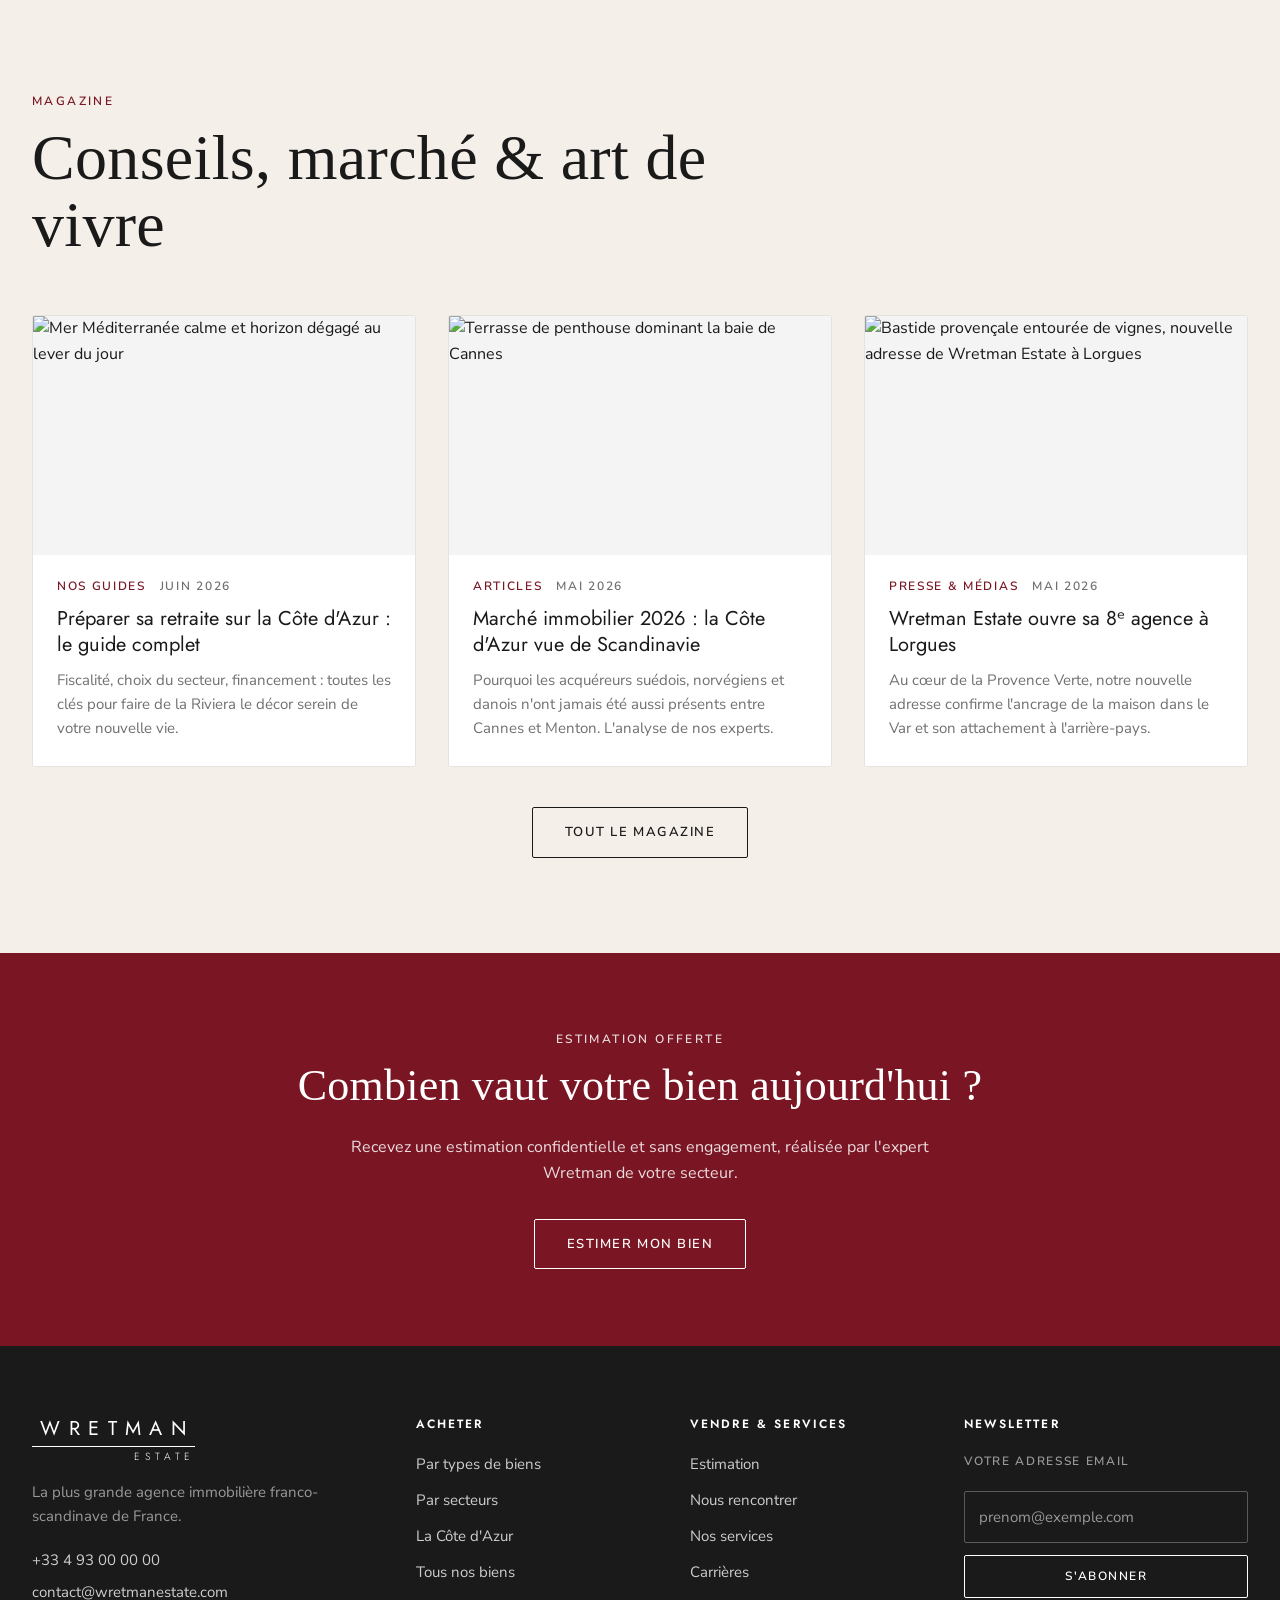
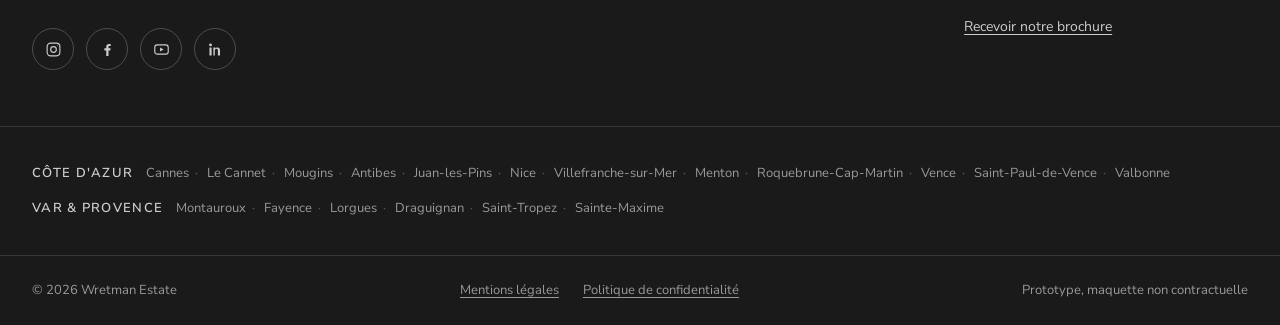
==== commit 0c00f243: "Survol de la Riviera à 4 images + refonte carte (DA Wretman) - Survol : 4 images / 4 pastilles / 4 c" ====
--- a/index.html
+++ b/index.html
@@ -293,17 +293,13 @@
       <div class="riviera-sticky">
         <div class="riviera-frames">
           <img src="assets/media/frame-01.jpg" alt="Vue aérienne de la baie de Cannes au lever du jour" class="is-current">
-          <img src="assets/media/frame-02.jpg" alt="Survol du littoral de la Côte d'Azur">
           <img src="assets/media/frame-03.jpg" alt="Collines boisées dominant la Méditerranée">
-          <img src="assets/media/frame-04.jpg" alt="Villas et pinèdes au-dessus de la baie">
-          <img src="assets/media/frame-05.jpg" alt="Toits de tuiles et jardins méditerranéens">
           <img src="assets/media/frame-06.jpg" alt="Piscine à débordement face à la mer">
-          <img src="assets/media/frame-07.jpg" alt="Front de mer et horizon dégagé">
           <img src="assets/media/frame-08.jpg" alt="Coucher de soleil sur la Riviera">
         </div>
 
         <div class="riviera-dots" aria-hidden="true">
-          <span class="is-active"></span><span></span><span></span><span></span><span></span><span></span><span></span><span></span>
+          <span class="is-active"></span><span></span><span></span><span></span>
         </div>
 
         <div class="container riviera-overlay">
@@ -315,28 +311,12 @@
               <p>Le littoral s'éveille, des îles de Lérins jusqu'à la Croisette.</p>
             </div>
             <div class="riviera-step">
-              <h2>Le littoral azuréen</h2>
-              <p>Vingt kilomètres parmi les côtes les plus convoitées au monde.</p>
-            </div>
-            <div class="riviera-step">
               <h2>Les collines &amp; l'Estérel</h2>
-              <p>Là où la Méditerranée rencontre les reliefs rouges de l'arrière-pays.</p>
-            </div>
-            <div class="riviera-step">
-              <h2>Villas &amp; pinèdes</h2>
-              <p>Des adresses confidentielles, posées au-dessus de la baie.</p>
-            </div>
-            <div class="riviera-step">
-              <h2>L'art de vivre méditerranéen</h2>
-              <p>Toits de tuiles, oliviers et jardins en restanques.</p>
+              <p>Là où la Méditerranée rencontre les reliefs de l'arrière-pays.</p>
             </div>
             <div class="riviera-step">
               <h2>Piscines à débordement</h2>
               <p>Le bleu de l'eau se fond dans celui de la grande bleue.</p>
-            </div>
-            <div class="riviera-step">
-              <h2>Front de mer</h2>
-              <p>Les pieds dans l'eau, l'horizon pour seul voisin.</p>
             </div>
             <div class="riviera-step">
               <h2>Votre adresse vous attend</h2>
--- a/assets/css/main.css
+++ b/assets/css/main.css
@@ -1838,3 +1838,39 @@
 @media (max-width: 1023px) {
   html, body { overflow-x: hidden; }
 }
+
+/* ------------------------------------------------------------
+   28. CARTE — direction artistique Wretman
+   Épingle & cluster bordeaux sur-mesure, popups épurées.
+   ------------------------------------------------------------ */
+.we-pin { background: none; border: 0; }
+.we-pin svg { display: block; filter: drop-shadow(0 5px 7px rgba(26, 26, 26, 0.35)); transition: transform var(--t-fast); }
+.we-pin:hover svg { transform: translateY(-3px) scale(1.05); }
+
+.we-cluster { background: none; border: 0; }
+.we-cluster span {
+  display: flex;
+  align-items: center;
+  justify-content: center;
+  width: 46px; height: 46px;
+  border-radius: 50%;
+  background: var(--c-bordeaux);
+  color: var(--c-white);
+  font-family: var(--font-title);
+  font-size: 16px;
+  font-weight: 500;
+  border: 2px solid var(--c-white);
+  box-shadow: 0 4px 12px rgba(122, 21, 35, 0.35);
+}
+
+/* Popups & contrôles à la charte */
+.leaflet-popup-content-wrapper {
+  border-radius: var(--radius);
+  border: 1px solid var(--c-line);
+  box-shadow: var(--shadow-pop);
+}
+.leaflet-popup-content { margin: 16px 18px; }
+.leaflet-container a.leaflet-popup-close-button { color: var(--c-grey); }
+.leaflet-container a.leaflet-popup-close-button:hover { color: var(--c-bordeaux); }
+.leaflet-bar a, .leaflet-bar a:hover { color: var(--c-ink); }
+.leaflet-bar a:hover { color: var(--c-bordeaux); }
